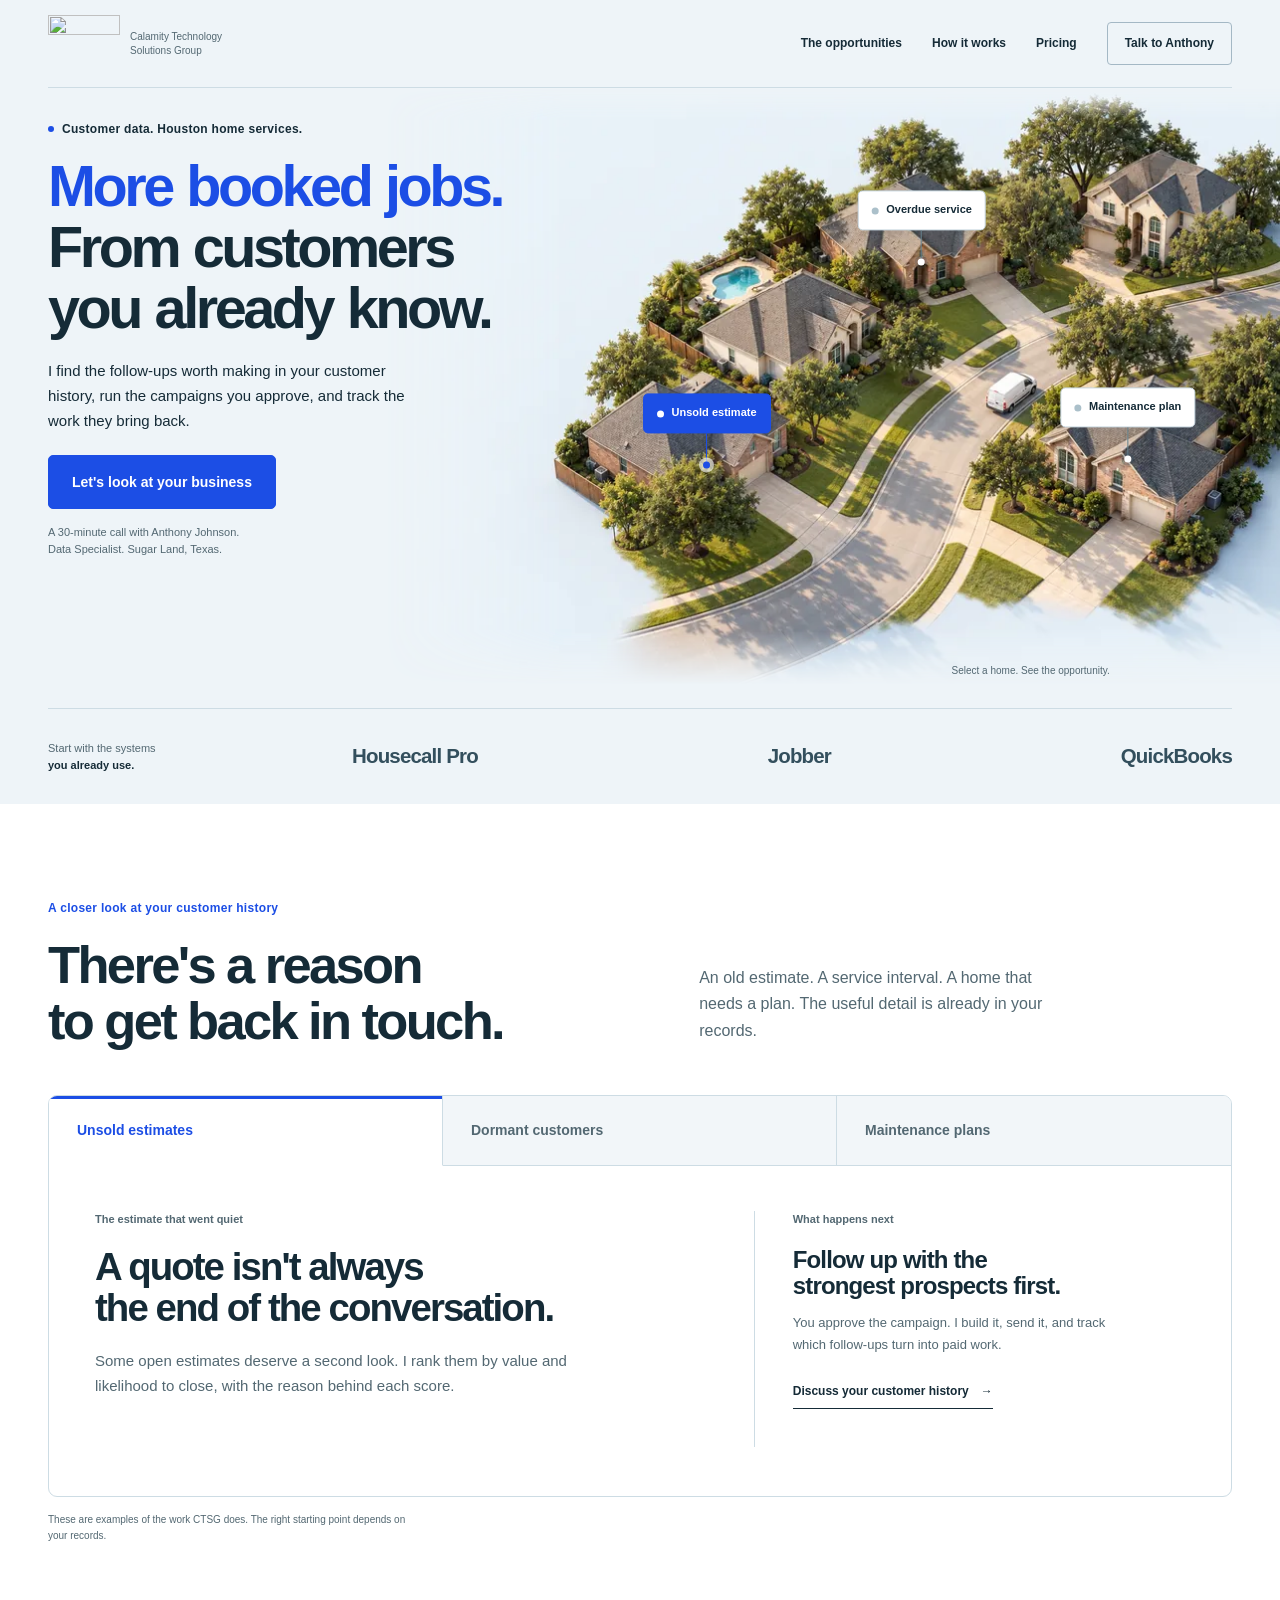
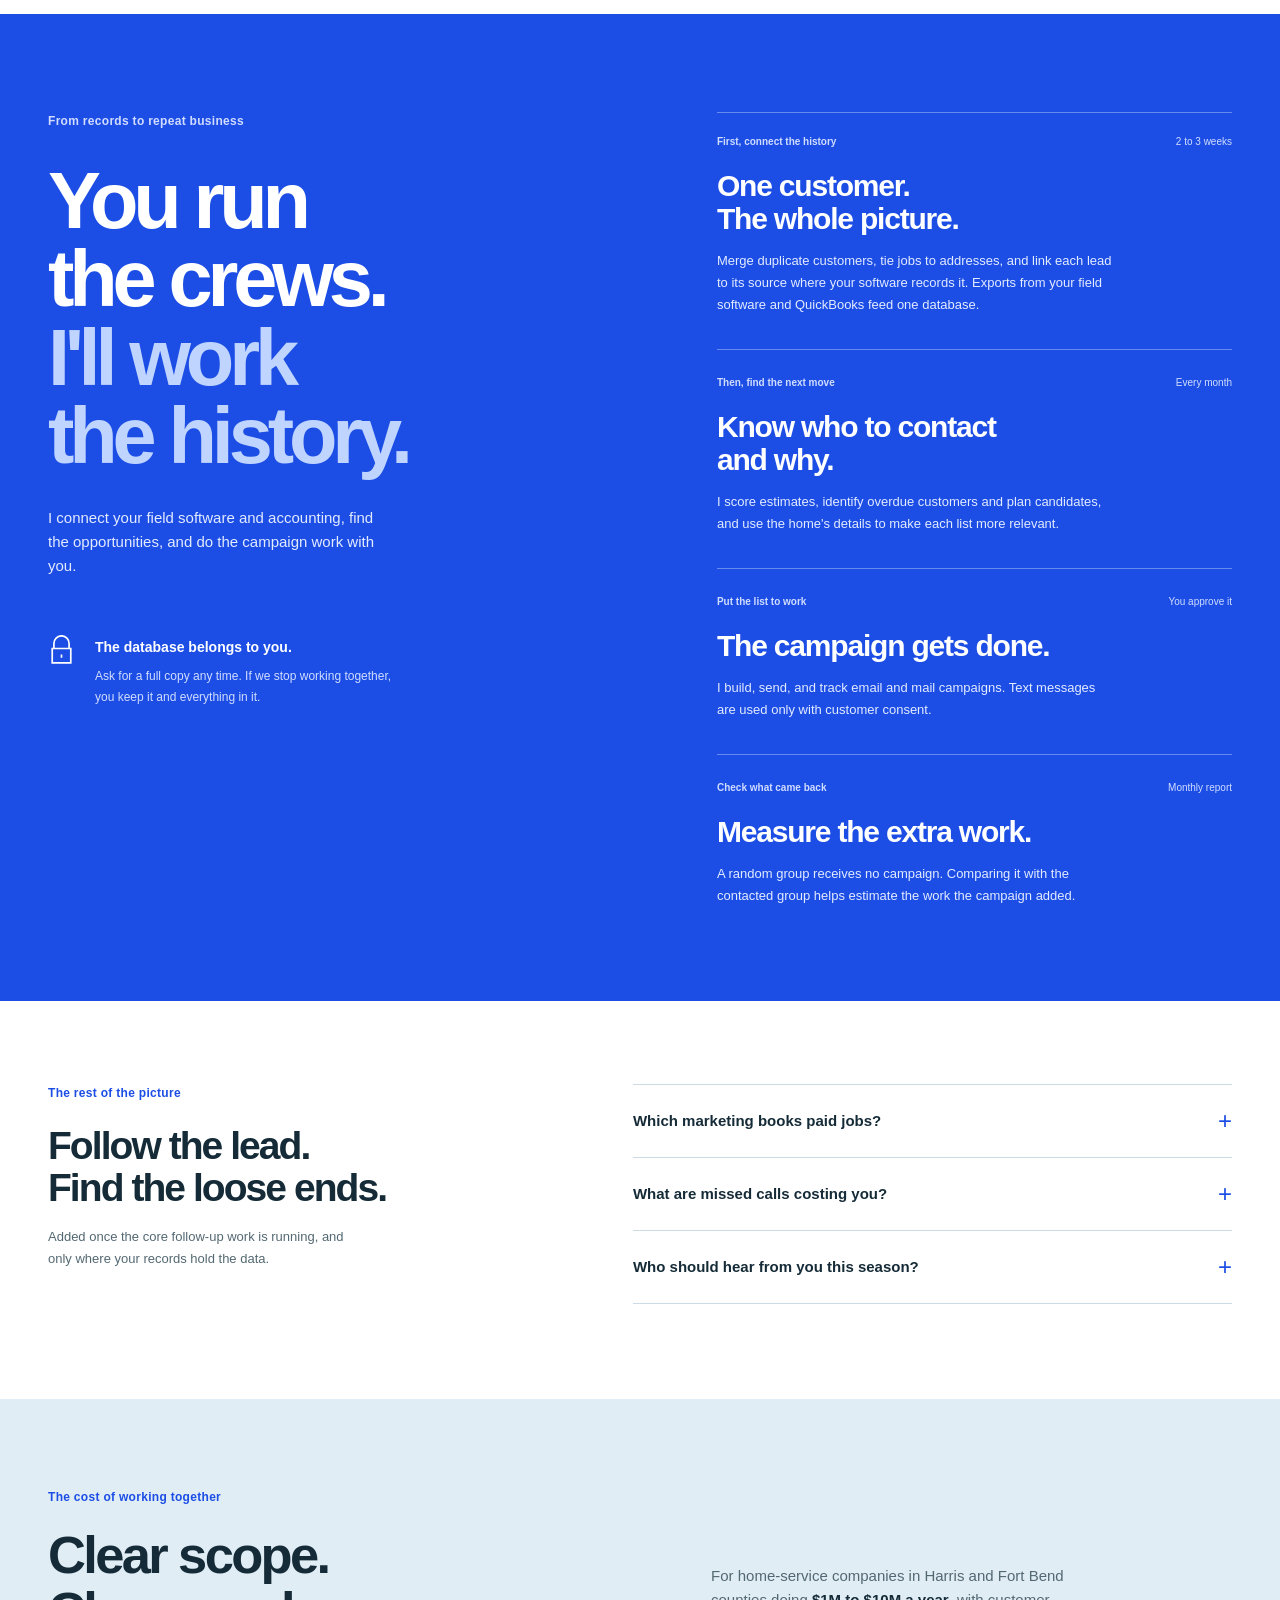
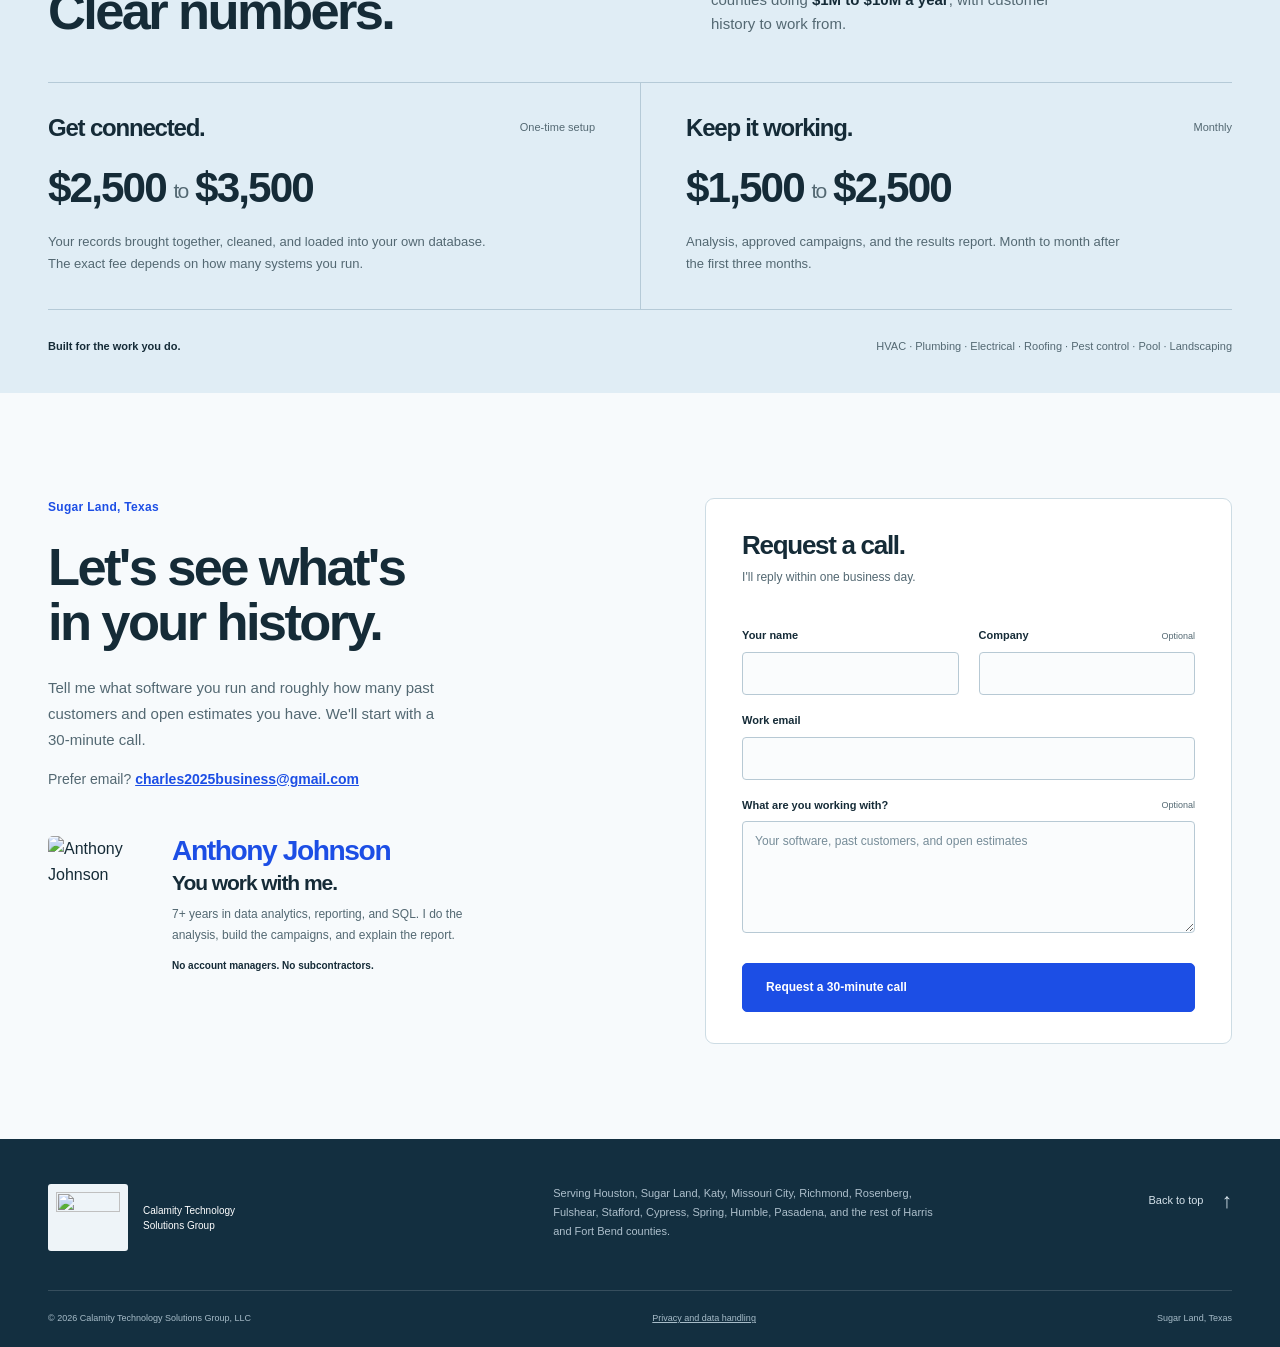
==== index.html @ c0c5bae3 "Fall theme: rust and cream colours, falling leaves and a jack-o'-lantern On automatically from Oct 1" ====
<!doctype html>
<html lang="en">
<head>
  <meta charset="utf-8">
  <meta name="viewport" content="width=device-width, initial-scale=1">
  <title>Customer Follow-Up for Houston Home Services | CTSG</title>
  <meta name="description" content="Turn customer history into repeat business with Anthony Johnson. Follow-up campaigns for Houston home-service companies, with results you can measure.">
  <meta name="robots" content="index, follow, max-image-preview:large">
  <meta name="author" content="Anthony Johnson">
  <meta name="geo.region" content="US-TX">
  <meta name="geo.placename" content="Sugar Land">
  <link rel="canonical" href="https://ctsg-htx.com/">
  <meta property="og:type" content="website">
  <meta property="og:locale" content="en_US">
  <meta property="og:site_name" content="Calamity Technology Solutions Group">
  <meta property="og:title" content="More booked jobs. From customers you already know. | CTSG">
  <meta property="og:description" content="Turn customer history into repeat business with Anthony Johnson. Follow-up campaigns for Houston home-service companies, with results you can measure.">
  <meta property="og:url" content="https://ctsg-htx.com/">
  <meta property="og:image" content="https://ctsg-htx.com/assets/houston-neighborhood.jpg">
  <meta property="og:image:type" content="image/jpeg">
  <meta property="og:image:width" content="1536">
  <meta property="og:image:height" content="1024">
  <meta property="og:image:alt" content="Illustrated Houston neighborhood with homes and a home-service work van.">
  <meta name="twitter:card" content="summary_large_image">
  <meta name="twitter:title" content="More booked jobs. From customers you already know. | CTSG">
  <meta name="twitter:description" content="Turn customer history into repeat business with Anthony Johnson. Follow-up campaigns for Houston home-service companies, with results you can measure.">
  <meta name="twitter:image" content="https://ctsg-htx.com/assets/houston-neighborhood.jpg">
  <meta name="twitter:image:alt" content="Illustrated Houston neighborhood with homes and a home-service work van.">
  <meta name="theme-color" content="#eef4f8">
  <link rel="icon" href="https://ctsg-htx.com/ctsg-logo-sm.png">
  <!-- Fall theme, Oct 1 to Nov 30 (styles.css + fall.js). ?season=fall or ?season=off previews it on any day. -->
  <script>(function () { var q = /[?&]season=(fall|off)/.exec(location.search), m = new Date().getMonth(); if (q ? q[1] === 'fall' : m === 9 || m === 10) { document.documentElement.classList.add('fall'); } }());</script>
  <link rel="stylesheet" href="styles.css?v=11">
  <link rel="preload" as="image" type="image/webp" href="assets/houston-neighborhood.webp" imagesrcset="assets/houston-neighborhood-900.webp 900w, assets/houston-neighborhood.webp 1536w" imagesizes="(max-width: 640px) 117vw, 70vw">
  <script type="application/ld+json">
  {
    "@context": "https://schema.org",
    "@graph": [
      {
        "@type": "WebSite",
        "@id": "https://ctsg-htx.com/#website",
        "url": "https://ctsg-htx.com/",
        "name": "Calamity Technology Solutions Group",
        "alternateName": "CTSG",
        "inLanguage": "en-US",
        "publisher": { "@id": "https://ctsg-htx.com/#organization" }
      },
      {
        "@type": "Organization",
        "@id": "https://ctsg-htx.com/#organization",
        "name": "Calamity Technology Solutions Group",
        "alternateName": "CTSG",
        "legalName": "Calamity Technology Solutions Group, LLC",
        "url": "https://ctsg-htx.com/",
        "email": "charles2025business@gmail.com",
        "founder": { "@id": "https://ctsg-htx.com/#anthony-johnson" },
        "logo": {
          "@type": "ImageObject",
          "url": "https://ctsg-htx.com/ctsg-logo-sm.png",
          "width": 144,
          "height": 114
        },
        "location": { "@type": "Place", "name": "Sugar Land, Texas" },
        "areaServed": [
          { "@type": "AdministrativeArea", "name": "Harris County, Texas" },
          { "@type": "AdministrativeArea", "name": "Fort Bend County, Texas" }
        ]
      },
      {
        "@type": "Person",
        "@id": "https://ctsg-htx.com/#anthony-johnson",
        "name": "Anthony Johnson",
        "jobTitle": "Data specialist and founder",
        "image": "https://ctsg-htx.com/anthony.jpg",
        "worksFor": { "@id": "https://ctsg-htx.com/#organization" },
        "sameAs": [
          "https://anthonyjctsg.com/",
          "https://www.linkedin.com/in/anthony-c-johnson-2b88a7237/"
        ]
      },
      {
        "@type": "Service",
        "@id": "https://ctsg-htx.com/#customer-follow-up",
        "name": "Customer data and follow-up campaigns",
        "serviceType": "Customer data analysis and follow-up campaign management",
        "description": "Customer data analysis and approved follow-up campaigns for unsold estimates, dormant customers, and maintenance plans, with results reporting.",
        "provider": { "@id": "https://ctsg-htx.com/#organization" },
        "areaServed": [
          { "@type": "AdministrativeArea", "name": "Harris County, Texas" },
          { "@type": "AdministrativeArea", "name": "Fort Bend County, Texas" }
        ],
        "audience": { "@type": "BusinessAudience", "audienceType": "Home-service companies" }
      }
    ]
  }
  </script>
</head>
<body>
  <a class="skip-link" href="#main">Skip to content</a>
  <header class="site-header">
    <div class="shell header-inner">
      <a class="brand" href="#top" aria-label="CTSG home">
        <img src="https://ctsg-htx.com/ctsg-logo-sm.png" alt="" width="144" height="114">
        <span>Calamity Technology<br>Solutions Group</span>
      </a>
      <button class="menu-toggle" type="button" aria-expanded="false" aria-controls="main-nav">Menu <span aria-hidden="true">+</span></button>
      <nav id="main-nav" aria-label="Main navigation">
        <a href="#opportunities">The opportunities</a>
        <a href="#approach">How it works</a>
        <a href="#pricing">Pricing</a>
        <a class="nav-cta" href="#contact">Talk to Anthony</a>
      </nav>
    </div>
  </header>

  <main id="main">
    <section class="hero" id="top" aria-labelledby="hero-title">
      <div class="hero-canvas">
        <div class="shell hero-content">
          <p class="eyebrow"><span class="location-dot" aria-hidden="true"></span> Customer data. Houston home services.</p>
          <h1 id="hero-title"><em>More booked jobs.</em><br> From customers<br> you already know.</h1>
          <p class="hero-copy">I find the follow-ups worth making in your customer history, run the campaigns you approve, and track the work they bring back.</p>
          <a class="button" href="#contact">Let's look at your business</a>
          <p class="hero-note">A 30-minute call with Anthony Johnson.<br>Data Specialist. Sugar Land, Texas.</p>
        </div>
        <div class="neighborhood" aria-label="Explore three customer follow-up opportunities">
          <picture>
            <source type="image/webp" srcset="assets/houston-neighborhood-900.webp 900w, assets/houston-neighborhood.webp 1536w" sizes="(max-width: 640px) 117vw, 70vw">
            <img class="neighborhood-image" src="assets/houston-neighborhood.jpg" alt="An illustrated Houston neighborhood with homes, service equipment, mature trees, and a work van." width="1536" height="1024" fetchpriority="high">
          </picture>
          <button class="home-pin pin-estimates is-active" type="button" data-opportunity="estimates" aria-pressed="true" aria-controls="scene-note opportunity-detail">
            <span class="pin-label"><i aria-hidden="true"></i> Unsold estimate</span><span class="pin-stem" aria-hidden="true"></span>
          </button>
          <button class="home-pin pin-dormant" type="button" data-opportunity="dormant" aria-pressed="false" aria-controls="scene-note opportunity-detail">
            <span class="pin-label"><i aria-hidden="true"></i> Overdue service</span><span class="pin-stem" aria-hidden="true"></span>
          </button>
          <button class="home-pin pin-plans" type="button" data-opportunity="plans" aria-pressed="false" aria-controls="scene-note opportunity-detail">
            <span class="pin-label"><i aria-hidden="true"></i> Maintenance plan</span><span class="pin-stem" aria-hidden="true"></span>
          </button>
          <p class="scene-caption">Select a home. See the opportunity.</p>
          <div class="scene-note" id="scene-note" role="region" aria-label="Selected opportunity" aria-live="polite" hidden>
            <button class="scene-close" type="button" aria-label="Close opportunity preview">×</button>
            <p id="scene-note-title">The estimate that went quiet</p>
            <span id="scene-note-copy">Find the quotes worth following up, with the reason behind each score.</span>
            <a href="#opportunities">See how I follow up <span aria-hidden="true">→</span></a>
          </div>
        </div>
      </div>
      <div class="systems-strip shell">
        <p>Start with the systems<br> <strong>you already use.</strong></p>
        <div class="system-names" aria-label="Source systems">
          <span>Housecall Pro</span><span>Jobber</span><span>QuickBooks</span>
        </div>
      </div>
    </section>

    <section class="opportunities" id="opportunities" aria-labelledby="opportunities-title">
      <div class="shell">
        <div class="section-intro">
          <p class="eyebrow">A closer look at your customer history</p>
          <h2 id="opportunities-title">There's a reason<br>to get back in touch.</h2>
          <p>An old estimate. A service interval. A home that needs a plan. The useful detail is already in your records.</p>
        </div>
        <div class="opportunity-workspace">
          <div class="opportunity-tabs" role="tablist" aria-label="Customer opportunities">
            <button id="tab-estimates" class="opportunity-tab is-active" role="tab" aria-selected="true" aria-controls="opportunity-detail" tabindex="0" data-opportunity="estimates">Unsold estimates</button>
            <button id="tab-dormant" class="opportunity-tab" role="tab" aria-selected="false" aria-controls="opportunity-detail" tabindex="-1" data-opportunity="dormant">Dormant customers</button>
            <button id="tab-plans" class="opportunity-tab" role="tab" aria-selected="false" aria-controls="opportunity-detail" tabindex="-1" data-opportunity="plans">Maintenance plans</button>
          </div>
          <div class="opportunity-detail" id="opportunity-detail" role="tabpanel" aria-labelledby="tab-estimates" tabindex="0">
            <div class="opportunity-head">
              <p class="detail-kicker" id="opportunity-kicker">The estimate that went quiet</p>
              <h3 id="opportunity-title">A quote isn't always<br>the end of the conversation.</h3>
              <p id="opportunity-summary">Some open estimates deserve a second look. I rank them by value and likelihood to close, with the reason behind each score.</p>
            </div>
            <div class="opportunity-action">
              <p class="detail-kicker">What happens next</p>
              <h4 id="opportunity-action-title">Follow up with the strongest prospects first.</h4>
              <p id="opportunity-action-copy">You approve the campaign. I build it, send it, and track which follow-ups turn into paid work.</p>
              <a href="#contact" class="text-link">Discuss your customer history <span aria-hidden="true">→</span></a>
            </div>
          </div>
        </div>
        <p class="example-note">These are examples of the work CTSG does. The right starting point depends on your records.</p>
      </div>
    </section>

    <section class="approach" id="approach" aria-labelledby="approach-title">
      <div class="shell approach-layout">
        <div class="approach-intro">
          <p class="eyebrow">From records to repeat business</p>
          <h2 id="approach-title">You run<br> the crews.<br> <span>I'll work<br> the history.</span></h2>
          <p>I connect your field software and accounting, find the opportunities, and do the campaign work with you.</p>
          <div class="ownership-note">
            <svg viewBox="0 0 32 32" aria-hidden="true"><path d="M7 13V7a9 9 0 0 1 18 0v6M5 13h22v17H5zM16 20v4" fill="none" stroke="currentColor" stroke-width="2"/></svg>
            <div><strong>The database belongs to you.</strong><p>Ask for a full copy any time. If we stop working together, you keep it and everything in it.</p></div>
          </div>
        </div>
        <div class="working-rhythm">
          <article class="rhythm-step">
            <div class="step-label"><span>First, connect the history</span><span>2 to 3 weeks</span></div>
            <h3>One customer.<br>The whole picture.</h3>
            <p>Merge duplicate customers, tie jobs to addresses, and link each lead to its source where your software records it. Exports from your field software and QuickBooks feed one database.</p>
          </article>
          <article class="rhythm-step">
            <div class="step-label"><span>Then, find the next move</span><span>Every month</span></div>
            <h3>Know who to contact<br>and why.</h3>
            <p>I score estimates, identify overdue customers and plan candidates, and use the home's details to make each list more relevant.</p>
          </article>
          <article class="rhythm-step">
            <div class="step-label"><span>Put the list to work</span><span>You approve it</span></div>
            <h3>The campaign gets done.</h3>
            <p>I build, send, and track email and mail campaigns. Text messages are used only with customer consent.</p>
          </article>
          <article class="rhythm-step">
            <div class="step-label"><span>Check what came back</span><span>Monthly report</span></div>
            <h3>Measure the extra work.</h3>
            <p>A random group receives no campaign. Comparing it with the contacted group helps estimate the work the campaign added.</p>
          </article>
        </div>
      </div>
    </section>

    <section class="wider-work" aria-labelledby="wider-work-title">
      <div class="shell wider-layout">
        <div>
          <p class="eyebrow">The rest of the picture</p>
          <h2 id="wider-work-title">Follow the lead.<br>Find the loose ends.</h2>
          <p class="wider-note">Added once the core follow-up work is running, and only where your records hold the data.</p>
        </div>
        <div class="service-rows">
          <details>
            <summary><span>Which marketing books paid jobs?</span><span class="disclosure-mark" aria-hidden="true">+</span></summary>
            <p>When your software records where each lead came from, I trace it to a paid invoice, so you can see cost per booked job and decide where the next marketing dollar goes.</p>
          </details>
          <details>
            <summary><span>What are missed calls costing you?</span><span class="disclosure-mark" aria-hidden="true">+</span></summary>
            <p>If you use call tracking, I match missed and late-answered calls to the jobs that did or did not follow, so the cost shows up in dollars.</p>
          </details>
          <details>
            <summary><span>Who should hear from you this season?</span><span class="disclosure-mark" aria-hidden="true">+</span></summary>
            <p>I send review requests after completed jobs and plan seasonal campaigns around Houston's freezes, hail, and heat.</p>
          </details>
        </div>
      </div>
    </section>

    <section class="pricing" id="pricing" aria-labelledby="pricing-title">
      <div class="shell">
        <div class="pricing-top">
          <div><p class="eyebrow">The cost of working together</p><h2 id="pricing-title">Clear scope.<br>Clear numbers.</h2></div>
          <p>For home-service companies in Harris and Fort Bend counties doing <strong>$1M to $10M a year</strong>, with customer history to work from.</p>
        </div>
        <div class="pricing-ledger">
          <article class="price-item">
            <div class="price-heading"><h3>Get connected.</h3><span>One-time setup</span></div>
            <p class="price">$2,500<span> to </span>$3,500</p>
            <p>Your records brought together, cleaned, and loaded into your own database. The exact fee depends on how many systems you run.</p>
          </article>
          <article class="price-item">
            <div class="price-heading"><h3>Keep it working.</h3><span>Monthly</span></div>
            <p class="price">$1,500<span> to </span>$2,500</p>
            <p>Analysis, approved campaigns, and the results report. Month to month after the first three months.</p>
          </article>
        </div>
        <div class="trade-footer"><p>Built for the work you do.</p><p>HVAC · Plumbing · Electrical · Roofing · Pest control · Pool · Landscaping</p></div>
      </div>
    </section>

    <section class="contact" id="contact" aria-labelledby="contact-title">
      <div class="shell contact-layout">
        <div class="contact-intro">
          <p class="eyebrow">Sugar Land, Texas</p>
          <h2 id="contact-title">Let's see what's<br>in your history.</h2>
          <p class="contact-lead">Tell me what software you run and roughly how many past customers and open estimates you have. We'll start with a 30-minute call.</p>
          <p class="contact-email">Prefer email? <a href="mailto:charles2025business@gmail.com">charles2025business@gmail.com</a></p>
          <div class="anthony">
            <img src="https://ctsg-htx.com/anthony.jpg" alt="Anthony Johnson" width="112" height="128" loading="lazy">
            <div><h3>Anthony Johnson</h3><p class="anthony-intro">You work with me.</p><p>7+ years in data analytics, reporting, and SQL. I do the analysis, build the campaigns, and explain the report.</p><strong>No account managers. No subcontractors.</strong></div>
          </div>
        </div>
        <div class="contact-form-area">
        <form id="inquiry-form" class="inquiry-form" data-source="ctsg-htx-cta" novalidate>
          <h3>Request a call.</h3>
          <p class="form-intro">I'll reply within one business day.</p>
          <div class="form-row">
            <div class="field"><label for="inquiry-name">Your name</label><input id="inquiry-name" type="text" autocomplete="name" maxlength="120" required></div>
            <div class="field"><label for="inquiry-company">Company <span>Optional</span></label><input id="inquiry-company" type="text" autocomplete="organization" maxlength="160"></div>
          </div>
          <div class="field"><label for="inquiry-email">Work email</label><input id="inquiry-email" type="email" autocomplete="email" inputmode="email" maxlength="254" required></div>
          <div class="field"><label for="inquiry-message">What are you working with? <span>Optional</span></label><textarea id="inquiry-message" maxlength="4000" rows="4" placeholder="Your software, past customers, and open estimates"></textarea></div>
          <div class="visually-hidden" aria-hidden="true"><label for="inquiry-website">Leave this field empty</label><input id="inquiry-website" type="text" tabindex="-1" autocomplete="off"></div>
          <button type="submit" class="button form-button">Request a 30-minute call</button>
        </form>
        <p id="inquiry-status" class="form-status" role="status" aria-live="polite"></p>
        </div>
      </div>
    </section>
  </main>

  <footer class="site-footer">
    <div class="shell footer-main">
      <a href="#top" class="footer-brand" aria-label="CTSG home"><img src="https://ctsg-htx.com/ctsg-logo-sm.png" alt="" width="144" height="114"><span>Calamity Technology<br>Solutions Group</span></a>
      <p>Serving Houston, Sugar Land, Katy, Missouri City, Richmond, Rosenberg, Fulshear, Stafford, Cypress, Spring, Humble, Pasadena, and the rest of Harris and Fort Bend counties.</p>
      <a href="#top" class="back-top">Back to top <span aria-hidden="true">↑</span></a>
    </div>
    <div class="shell footer-bottom"><p>© <span id="year">2026</span> Calamity Technology Solutions Group, LLC</p><p><a href="privacy.html">Privacy and data handling</a></p><p>Sugar Land, Texas</p></div>
  </footer>
  <script src="https://ctsg-htx.com/ctsg-data.js" defer></script>
  <script src="https://ctsg-htx.com/contact.js" defer></script>
  <script src="script.js?v=3" defer></script>
  <script src="fall.js" defer></script>
</body>
</html>
---- styles.css ----
:root {
  --paper:#eef4f8;
  --white:#fff;
  --ink:#152b37;
  --muted:#536872;
  --blue:#1c4ee5;
  --deep-blue:#153fb8;
  --line:#cddce4;
  --shell:min(1280px,calc(100% - 96px));
  --head-height:88px;
}
*{box-sizing:border-box}
html{scroll-padding-top:calc(var(--head-height) + 18px)}
body{margin:0;background:var(--paper);color:var(--ink);font:16px/1.6 "Avenir Next",Avenir,"Segoe UI",Arial,sans-serif;-webkit-font-smoothing:antialiased}
button,input,textarea{font:inherit}
a{color:inherit}
button,a{-webkit-tap-highlight-color:transparent}
button{cursor:pointer}
img{display:block;max-width:100%}
h1,h2,h3,h4,p{margin:0}
h1,h2,h3,h4{font-weight:650;letter-spacing:-.05em;line-height:1.06}
h1{font-size:clamp(60px,6.65vw,96px);font-weight:700;letter-spacing:-.06em;word-spacing:.035em}
h2{font-size:clamp(40px,4.1vw,62px)}
h3{font-size:30px}
p{max-width:65ch}
.shell{width:var(--shell);margin-inline:auto}
.eyebrow{font-size:12px;line-height:1.5;font-weight:600;letter-spacing:.025em}
.button{display:inline-flex;justify-content:space-between;align-items:center;gap:28px;min-height:54px;padding:14px 23px;border:1px solid var(--blue);border-radius:5px;background:var(--blue);color:white;text-decoration:none;font-size:14px;font-weight:600;transition:background .18s,transform .18s}
.button:hover{background:var(--deep-blue);transform:translateY(-2px)}
.text-link{display:inline-flex;align-items:center;gap:20px;padding-block:7px;border-bottom:1px solid currentColor;text-decoration:none;font-size:14px;font-weight:600}
.text-link:hover{color:var(--blue)}
:focus-visible{outline:3px solid #faad37;outline-offset:5px}
.skip-link{position:fixed;z-index:500;top:8px;left:8px;padding:10px 18px;transform:translateY(-150%);background:var(--ink);color:white}
.skip-link:focus{transform:translateY(0)}
.visually-hidden{position:absolute!important;width:1px!important;height:1px!important;padding:0!important;margin:-1px!important;overflow:hidden!important;clip:rect(0,0,0,0)!important;white-space:nowrap!important;border:0!important}
.site-header{position:sticky;top:0;z-index:20;background:var(--paper)}
.header-inner{height:var(--head-height);display:flex;align-items:center;justify-content:space-between;border-bottom:1px solid var(--line)}
.brand{display:flex;align-items:center;gap:10px;flex-shrink:0;text-decoration:none}
.brand img{width:72px;height:auto;flex-shrink:0}
.brand>span{font-size:10px;font-weight:500;line-height:1.35;color:var(--muted);white-space:nowrap}
#main-nav{display:flex;gap:30px;align-items:center}
#main-nav a{font-size:12px;font-weight:600;text-decoration:none}
#main-nav a:hover{color:var(--blue)}
#main-nav .nav-cta{display:flex;align-items:center;gap:21px;padding:11px 17px;border:1px solid #a4b8c5;border-radius:4px}
#main-nav .nav-cta:hover{border-color:var(--blue)}
.menu-toggle{display:none}
.hero{--hero-height:clamp(560px,calc(100svh - var(--head-height) - 104px),620px);--scene-top:0px;overflow:hidden;background:var(--paper)}
.hero-canvas{position:relative;isolation:isolate;max-width:1800px;min-height:var(--hero-height);margin-inline:auto}
.hero-content{position:relative;z-index:2;padding-top:32px;pointer-events:none}
.hero-content>*{pointer-events:auto;max-width:43%}
.hero .eyebrow{display:flex;align-items:center;gap:8px;margin-bottom:18px}
.location-dot{display:inline-block;width:6px;height:6px;border-radius:50%;background:var(--blue)}
.hero h1{position:relative;font-size:clamp(42px,4.5vw,64px);margin-bottom:20px}
.hero h1 em{font-style:normal;color:var(--blue);white-space:nowrap}
.hero-copy{max-width:360px;font-size:15px;line-height:1.65;margin-bottom:22px}
.hero-content .button{max-width:none}
.hero-note{margin-top:15px;font-size:11px;line-height:1.5;color:var(--muted)}
.neighborhood{position:absolute;top:var(--scene-top);right:0;width:70%;max-width:calc((var(--hero-height) - var(--scene-top)) * 1.5);aspect-ratio:3/2;z-index:1}
.neighborhood picture{display:contents}
.neighborhood-image{width:100%;height:100%;object-fit:contain;pointer-events:none;user-select:none;mask-image:linear-gradient(to bottom,transparent,#000 5%,#000 91%,transparent),linear-gradient(to right,transparent,#000 20%);mask-composite:intersect}
.home-pin{position:absolute;display:flex;flex-direction:column;align-items:center;transform:translate(-50%,-100%);padding:0;background:none;border:0;color:var(--ink);z-index:2}
.pin-estimates{left:36%;top:63%}
.pin-dormant{left:60%;top:29%}
.pin-plans{left:83%;top:62%}
.pin-label{display:flex;align-items:center;gap:8px;background:white;padding:10px 13px;border:1px solid #c7d6df;border-radius:5px;font-size:11px;font-weight:600;white-space:nowrap;box-shadow:0 5px 18px #1c374522;transition:transform .2s,background .2s,color .2s}
.pin-label i{width:7px;height:7px;display:block;border-radius:50%;background:#abc0ca}
.pin-stem{height:31px;width:1px;background:#688490;position:relative}
.pin-stem:after{content:"";position:absolute;width:7px;height:7px;bottom:-4px;left:-3px;border-radius:50%;background:white;box-shadow:0 0 0 3px #36536833}
.home-pin:hover .pin-label{transform:translateY(-4px)}
.home-pin.is-active .pin-label{background:var(--blue);color:#fff;border-color:var(--blue)}
.home-pin.is-active .pin-label i{background:white}
.home-pin.is-active .pin-stem{background:var(--blue)}
.home-pin.is-active .pin-stem:after{background:var(--blue);box-shadow:0 0 0 4px #fff9}
.scene-caption{position:absolute;right:19%;bottom:1%;font-size:10px;font-weight:500;color:var(--muted)}
.scene-note{position:absolute;left:30%;bottom:0;width:48%;max-width:350px;padding:18px 24px 16px 20px;background:#fff;border:1px solid var(--line);border-radius:7px;box-shadow:0 12px 40px #152b371c;z-index:5}
.scene-note[hidden]{display:none}
.scene-note>p{font-size:13px;font-weight:650;line-height:1.4;padding-right:10px}
.scene-note>span{display:block;margin-top:7px;font-size:11px;line-height:1.55;color:var(--muted)}
.scene-note>a{display:flex;justify-content:space-between;align-items:center;margin-top:10px;font-size:11px;font-weight:600;color:var(--blue);text-decoration:none}
.scene-close{position:absolute;top:7px;right:9px;border:0;background:none;color:var(--muted);font-size:20px;line-height:1;padding:3px}
.neighborhood.is-inspecting .scene-caption{visibility:hidden}
.systems-strip{position:relative;z-index:1;display:flex;align-items:center;justify-content:space-between;gap:35px;min-height:96px;border-top:1px solid var(--line);background:var(--paper)}
.systems-strip>p{font-size:11px;color:var(--muted);line-height:1.5;white-space:nowrap}
.systems-strip strong{color:var(--ink);font-weight:600}
.system-names{display:flex;align-items:center;justify-content:space-between;gap:34px;flex:1;max-width:880px}
.system-names span{font-size:clamp(16px,1.6vw,25px);font-weight:650;letter-spacing:-.04em;color:#334f5d}
.opportunities{padding:95px 0 70px;background:#fff}
.section-intro{display:grid;grid-template-columns:1fr 1fr;column-gap:10%;align-items:end}
.section-intro>.eyebrow{grid-column:1/-1;margin-bottom:20px;color:var(--blue)}
.section-intro>p:last-child{max-width:365px;font-size:16px;line-height:1.65;color:var(--muted);padding-bottom:4px}
.opportunity-workspace{margin-top:47px;border:1px solid var(--line);border-radius:9px;overflow:hidden}
.opportunity-tabs{display:grid;grid-template-columns:repeat(3,1fr);background:#f2f6f9}
.opportunity-tab{display:flex;align-items:center;justify-content:space-between;gap:12px;padding:23px 28px;text-align:left;border:0;border-right:1px solid var(--line);border-bottom:1px solid var(--line);background:none;color:var(--muted);font-size:14px;font-weight:600;position:relative}
.opportunity-tab:last-child{border-right:0}
.opportunity-tab.is-active{background:white;border-bottom-color:white;color:var(--blue)}
.opportunity-tab.is-active:before{position:absolute;content:"";height:3px;inset:0 0 auto;background:var(--blue)}
.opportunity-tab:hover{color:var(--blue)}
.opportunity-detail{display:grid;grid-template-columns:1.3fr 1fr;gap:9%;padding:45px 46px 49px;min-height:330px}
.detail-kicker{font-size:11px;font-weight:600;color:var(--muted);margin-bottom:19px}
.opportunity-head h3{font-size:clamp(28px,3vw,43px);margin-bottom:19px}
.opportunity-head>p:last-child{max-width:480px;font-size:15px;color:var(--muted);line-height:1.7}
.opportunity-action{position:relative;border-left:1px solid var(--line);padding-left:38px}
.opportunity-action h4{max-width:290px;font-size:24px;letter-spacing:-.035em;margin-bottom:14px}
.opportunity-action>p:not(.detail-kicker){max-width:345px;font-size:13px;color:var(--muted);line-height:1.7}
.opportunity-action .text-link{font-size:12px;margin-top:19px;gap:12px}
.example-note{font-size:10px;margin-top:15px;color:var(--muted)}
.approach{padding:98px 0 94px;background:var(--blue);color:#fff}
.approach-layout{display:grid;grid-template-columns:1fr 1fr;gap:13%}
.approach-intro .eyebrow{color:#d1dcff;margin-bottom:32px}
.approach-intro h2{font-size:clamp(60px,6.2vw,92px);line-height:.99;letter-spacing:-.065em}
.approach-intro h2>span{color:#bfd4ff}
.approach-intro>p:last-of-type{max-width:330px;margin-top:30px;color:#e3ebff;font-size:15px}
.ownership-note{display:flex;align-items:start;gap:20px;margin-top:56px;max-width:365px}
.ownership-note svg{width:27px;height:32px;flex-shrink:0;margin-top:1px}
.ownership-note strong{font-size:14px;font-weight:600}
.ownership-note p{margin-top:7px;font-size:12px;line-height:1.7;color:#d1ddff}
.rhythm-step{padding:25px 0 33px;border-top:1px solid #ffffff55}
.rhythm-step:first-child{padding-top:21px}
.rhythm-step:last-child{padding-bottom:0}
.step-label{display:flex;justify-content:space-between;gap:20px;margin-bottom:19px;font-size:10px;color:#d1ddff}
.step-label span:first-child{font-weight:600}
.rhythm-step h3{font-size:30px;letter-spacing:-.04em;margin-bottom:15px;line-height:1.1}
.rhythm-step p{max-width:400px;font-size:13px;line-height:1.7;color:#e3ebff}
.wider-work{padding:83px 0 95px;background:#fff}
.wider-layout{display:grid;grid-template-columns:.85fr 1.15fr;gap:12%;align-items:start}
.wider-layout .eyebrow{margin-bottom:23px;color:var(--blue)}
.wider-layout h2{font-size:39px}
.wider-note{margin-top:18px;max-width:300px;font-size:13px;line-height:1.65;color:var(--muted)}
.service-rows{border-top:1px solid var(--line)}
.service-rows details{border-bottom:1px solid var(--line)}
.service-rows summary{display:flex;align-items:center;justify-content:space-between;gap:20px;padding:24px 0;list-style:none;font-size:15px;font-weight:600;cursor:pointer}
.service-rows summary::-webkit-details-marker{display:none}
.disclosure-mark{font-size:24px;font-weight:400;color:var(--blue);line-height:1}
.service-rows details[open] .disclosure-mark{transform:rotate(45deg)}
.service-rows details p{padding:0 35px 26px 0;color:var(--muted);font-size:14px;line-height:1.7}
.pricing{padding:89px 0 37px;background:#e0edf5}
.pricing-top{display:grid;grid-template-columns:1fr 1fr;gap:12%;align-items:end;margin-bottom:43px}
.pricing-top .eyebrow{margin-bottom:21px;color:var(--blue)}
.pricing-top>p{max-width:382px;font-size:15px;color:var(--muted);margin-bottom:3px}
.pricing-top strong{font-weight:600;color:var(--ink)}
.pricing-ledger{display:grid;grid-template-columns:1fr 1fr;border-block:1px solid #b5cad7}
.price-item{padding:32px 45px 34px 0}
.price-item+article{border-left:1px solid #b5cad7;padding-left:45px;padding-right:0}
.price-heading{display:flex;justify-content:space-between;align-items:center;gap:15px}
.price-heading h3{font-size:24px}
.price-heading>span{font-size:11px;color:var(--muted)}
.price{margin:23px 0 17px;font-size:clamp(32px,3.3vw,47px);font-weight:600;letter-spacing:-.045em;white-space:nowrap;line-height:1.2}
.price span{font-size:.5em;font-weight:400;color:var(--muted);vertical-align:middle;margin-inline:.18em}
.price-item>p:last-child{max-width:440px;font-size:13px;color:var(--muted);line-height:1.7}
.trade-footer{display:flex;justify-content:space-between;gap:30px;margin-top:28px;font-size:11px;color:var(--muted)}
.trade-footer p:first-child{font-weight:600;color:var(--ink)}
.contact{padding:105px 0 95px;background:#f7fafc}
.contact-layout{display:grid;grid-template-columns:1fr 1fr;gap:11%}
.contact-intro>.eyebrow{margin-bottom:23px;color:var(--blue)}
.contact-intro h2{font-size:clamp(40px,4.1vw,61px)}
.contact-lead{margin-top:25px;max-width:410px;font-size:15px;line-height:1.75;color:var(--muted)}
.contact-email{margin-top:14px;font-size:14px;color:var(--muted)}
.contact-email a{color:var(--blue);font-weight:600;overflow-wrap:anywhere}
.footer-bottom a{color:inherit}
.legal-back{font-size:13px;font-weight:600;color:var(--blue);text-decoration:none}
.legal-back:hover{text-decoration:underline}
.legal{padding:64px 0 90px;background:#fff}
.legal-body{max-width:720px}
.legal h1{font-size:clamp(36px,5vw,56px);margin:14px 0 22px}
.legal h2{font-size:clamp(24px,2.6vw,30px);margin:46px 0 14px}
.legal p,.legal li{max-width:none;font-size:15px;line-height:1.75;color:var(--muted)}
.legal p+p{margin-top:12px}
.legal .legal-lead{font-size:17px;color:var(--ink)}
.legal ul{margin:16px 0 0;padding-left:20px}
.legal li+li{margin-top:10px}
.legal strong{color:var(--ink)}
.legal a{color:var(--blue);overflow-wrap:anywhere}
.legal~.site-footer .footer-bottom{margin-top:0;border-top:0;padding-top:0}
.anthony{display:flex;align-items:flex-start;gap:24px;margin-top:46px}
.anthony img{width:100px;height:124px;object-fit:cover;object-position:center 22%;border-radius:5px}
.anthony h3{font-size:clamp(24px,2.2vw,30px);font-weight:700;color:var(--blue);margin:0 0 6px}
.anthony p{font-size:12px;line-height:1.7;color:var(--muted);max-width:305px}
.anthony .anthony-intro{font-size:21px;font-weight:650;letter-spacing:-.05em;line-height:1.06;color:var(--ink);margin-bottom:10px}
.anthony strong{display:block;font-size:10px;font-weight:600;margin-top:13px}
.inquiry-form{background:#fff;border:1px solid var(--line);border-radius:9px;padding:33px 36px 31px}
.inquiry-form h3{font-size:26px}
.form-intro{font-size:12px;color:var(--muted);margin-top:9px;margin-bottom:23px}
.form-row{display:grid;grid-template-columns:1fr 1fr;gap:20px}
.field{margin-top:17px}
.field label{display:flex;align-items:center;justify-content:space-between;gap:9px;font-size:11px;font-weight:600;margin-bottom:7px}
.field label span{font-size:9px;font-weight:400;color:var(--muted)}
.field input,.field textarea{width:100%;border:1px solid #b7c9d4;background:#fafcfd;border-radius:4px;color:var(--ink);font-size:14px;padding:10px 12px}
.field input{height:43px}
.field textarea{resize:vertical;min-height:109px}
.field textarea::placeholder{color:#768c98;font-size:12px}
.field input:focus,.field textarea:focus{outline:2px solid var(--blue);outline-offset:2px}
.form-button{margin-top:23px;width:100%;min-height:49px;font-size:12px}
.form-status{font-size:12px;color:var(--muted);margin-top:13px}
.form-status:empty{display:none}
.form-status.is-ok{padding:24px;border:1px solid var(--line);border-radius:7px;background:white;color:var(--ink);font-size:16px}
.form-status.is-error{color:#a62b2b}
.form-button:disabled{opacity:.65;cursor:wait;transform:none}
.site-footer{padding:45px 0 21px;background:#132f40;color:#d4e1e9}
.footer-main{display:grid;grid-template-columns:1fr 1.2fr auto;align-items:start;gap:55px}
.footer-brand{display:flex;gap:15px;align-items:center;color:#fff;text-decoration:none}
.footer-brand img{width:64px;height:auto;flex-shrink:0;box-sizing:content-box;padding:8px;background:var(--paper);border-radius:3px}
.footer-brand span{font-size:10px;line-height:1.5;font-weight:400}
.footer-main>p{font-size:11px;line-height:1.7;color:#adbfcb}
.back-top{display:flex;gap:18px;align-items:center;font-size:11px;text-decoration:none;white-space:nowrap}
.back-top span{font-size:21px}
.footer-bottom{display:flex;justify-content:space-between;gap:20px;margin-top:39px;padding-top:20px;border-top:1px solid #ffffff26;font-size:9px;color:#a7bcc8}
@media(max-width:1120px){
:root{--shell:calc(100% - 64px);--head-height:80px}
#main-nav{gap:24px}
.hero{--hero-height:540px;--scene-top:40px}
.hero-content{padding-top:48px}
.hero-copy{max-width:330px;font-size:14px}
.hero h1{font-size:clamp(36px,4.5vw,50px)}
.neighborhood{right:-4%;width:78%}
.pin-label{padding:9px 11px;font-size:11px;gap:6px}
.pin-plans{left:79%}
.pin-stem{height:25px}
.scene-caption{bottom:1%;right:18%;font-size:9px}
.scene-note{left:32%;bottom:2%;width:52%;padding:15px 22px 14px 16px}
.hero .eyebrow{font-size:10px}
.opportunity-detail{padding:34px;gap:6%}
.opportunity-action{padding-left:28px}
.opportunity-tabs button{padding:19px 22px;font-size:12px}
.approach-layout{gap:10%}
.price-item{padding-right:30px}.price-item+article{padding-left:30px}
.price-heading h3{font-size:22px}
.contact-layout{gap:6%}
.inquiry-form{padding:28px}
.anthony{gap:17px}.anthony img{width:84px;height:111px}
.footer-main{gap:32px}
}
@media(max-width:800px){
:root{--shell:calc(100% - 40px);--head-height:72px}
.brand img{width:60px}
#main-nav{gap:18px}#main-nav a{font-size:11px}#main-nav .nav-cta{padding:8px 12px;gap:12px}
.hero{--hero-height:510px;--scene-top:72px}
.hero-content{padding-top:40px}
.hero h1{font-size:clamp(32px,4.9vw,40px)}
.hero-content>*{max-width:45%}.hero-copy{font-size:13px}
.hero-content .button{font-size:12px;padding:12px 16px;min-height:49px;gap:17px}
.hero-note{font-size:10px}
.pin-plans{left:80%;top:64%}
.pin-label{font-size:10px;padding:8px 10px}
.pin-label i{width:5px;height:5px}
.scene-caption{right:16%;bottom:0}
.systems-strip{min-height:99px;gap:24px}
.system-names{gap:20px}.system-names span{font-size:16px}
.opportunities{padding:70px 0 55px}
.section-intro{gap:7%}.section-intro>p:last-child{font-size:14px}
.opportunity-detail{gap:5%;padding:29px;min-height:335px}
.opportunity-action{padding-left:24px}
.opportunity-action h4{font-size:22px}
.opportunity-action>p:not(.detail-kicker){font-size:12px}
.opportunity-action .text-link{font-size:11px}
.approach{padding:75px 0}
.approach-intro h2{font-size:62px}
.approach-layout{gap:9%}
.wider-layout{gap:8%}.wider-layout h2{font-size:33px}
.service-rows summary{font-size:14px}
.pricing{padding-top:69px}
.price-heading{display:block}.price-heading>span{display:block;margin-top:10px}
.price{font-size:34px}
.trade-footer{font-size:10px}
.contact{padding:75px 0}
.contact-layout{gap:6%}.contact-intro h2{font-size:39px}.contact-lead{font-size:13px}
.form-row{grid-template-columns:1fr;gap:0}
.anthony{flex-direction:column;margin-top:30px;gap:18px}
.anthony img{width:94px;height:115px}
.footer-main{grid-template-columns:1fr 1.2fr;gap:30px}.back-top{grid-column:2}
}
@media(max-width:640px){
:root{--shell:calc(100% - 36px);--head-height:72px}
.header-inner{height:72px}
.brand>span{font-size:9px}
.menu-toggle{display:flex;align-items:center;gap:16px;background:none;border:0;padding:8px 0;font-size:12px;color:var(--ink);font-weight:600}
.menu-toggle span{font-size:25px;line-height:1}
#main-nav{display:none;position:absolute;left:0;right:0;top:72px;background:var(--paper);padding:16px 18px 25px;border-bottom:1px solid var(--line);box-shadow:0 14px 20px #152b3710}
#main-nav.is-open{display:flex;flex-direction:column;align-items:stretch;gap:0}
#main-nav a{padding:13px 0;font-size:15px}
#main-nav .nav-cta{margin-top:10px;padding:12px 15px;justify-content:space-between}
.hero-canvas{min-height:0;display:flex;flex-direction:column}
.hero-content{padding-top:33px}
.hero-content>*{max-width:100%}
.hero .eyebrow{font-size:9px;margin-bottom:22px;letter-spacing:.015em}
.hero h1{font-size:clamp(30px,10.5vw,60px);line-height:1.06;margin-bottom:23px}
.hero-copy{font-size:14px;line-height:1.65;max-width:365px;margin-bottom:23px}
.hero-content .button{font-size:13px;min-height:50px;padding-inline:18px;gap:28px}
.hero-note{font-size:10px;margin-top:14px;line-height:1.5}
.neighborhood{position:relative;top:auto;right:auto;width:117%;max-width:none;align-self:center;margin-top:-12px;margin-left:-3%;margin-bottom:5px}
.pin-label{font-size:10px;padding:8px 9px;gap:5px}
.pin-stem{height:21px}
.pin-estimates{left:34%;top:64%}
.pin-dormant{left:60%;top:27%}
.pin-plans{left:77%;top:63%}
.scene-caption{right:auto;left:25%;bottom:3%;font-size:9px}
.scene-note{left:24%;bottom:1%;width:65%;max-width:300px;padding:15px 25px 13px 16px}
.systems-strip{display:block;padding:19px 0 24px;min-height:0}
.systems-strip>p{font-size:10px;margin-bottom:19px}
.systems-strip>p br{display:none}
.system-names{display:grid;grid-template-columns:repeat(3,1fr);gap:13px}
.system-names span{font-size:12px;white-space:nowrap;text-align:center}
.system-names span:first-child{text-align:left}
.system-names span:last-child{text-align:right}
.opportunities{padding:54px 0 43px}
.section-intro{display:block}
.section-intro>.eyebrow{font-size:10px;margin-bottom:18px}
h2{font-size:39px}
.section-intro>p:last-child{margin-top:21px;font-size:14px;max-width:360px}
.opportunity-workspace{margin-top:28px;border-radius:7px}
.opportunity-tabs{grid-template-columns:1fr}
.opportunity-tab{border-right:0;padding:14px 18px!important;font-size:12px!important;border-bottom:1px solid var(--line)}
.opportunity-tab.is-active{border-bottom-color:var(--line)}
.opportunity-tab.is-active:before{width:3px;height:auto;inset:0 auto 0 0}
.opportunity-detail{display:block;min-height:0;padding:25px 21px}
.opportunity-head h3{font-size:29px;line-height:1.12}
.detail-kicker{font-size:10px;margin-bottom:15px}
.opportunity-head>p:last-child{font-size:13px}
.opportunity-action{border-left:0;border-top:1px solid var(--line);padding:22px 0 0;margin-top:25px}
.opportunity-action h4{font-size:24px;max-width:250px;line-height:1.1}
.opportunity-action>p:not(.detail-kicker){font-size:13px}
.opportunity-action .text-link{font-size:11px;margin-top:16px}
.example-note{font-size:9px;line-height:1.6;max-width:340px}
.approach{padding:56px 0 52px}
.approach-layout{display:block}
.approach-intro .eyebrow{font-size:10px;margin-bottom:26px}
.approach-intro h2{font-size:58px}
.approach-intro h2 br:nth-child(2){display:none}
.approach-intro h2>span{display:block;margin-top:3px}
.approach-intro h2>span br{display:none}
.approach-intro>p:last-of-type{font-size:14px;max-width:360px;margin-top:22px}
.ownership-note{margin-top:29px;gap:17px;max-width:360px}
.ownership-note strong{font-size:13px}
.ownership-note p{font-size:11px}
.working-rhythm{margin-top:46px}
.rhythm-step{padding:25px 0 28px}
.rhythm-step h3{font-size:29px}
.rhythm-step p{font-size:13px;max-width:365px}
.step-label{font-size:9px}
.wider-work{padding:53px 0 54px}
.wider-layout{display:block}
.wider-layout .eyebrow{font-size:10px;margin-bottom:20px}
.wider-layout h2{font-size:36px}
.wider-note{margin:14px 0 24px}
.service-rows{margin-top:28px}
.service-rows summary{font-size:13px;padding:22px 0}
.service-rows details p{font-size:13px}
.pricing{padding:54px 0 30px}
.pricing-top{display:block;margin-bottom:28px}
.pricing-top .eyebrow{font-size:10px;margin-bottom:20px}
.pricing-top>p{margin-top:23px;font-size:14px;max-width:355px}
.pricing-ledger{display:block}
.price-item{padding:28px 0}
.price-item+article{padding:28px 0;border-left:0;border-top:1px solid #b5cad7}
.price-heading{display:flex}
.price-heading h3{font-size:24px}
.price-heading>span{margin-top:0;font-size:10px}
.price{font-size:39px;margin:20px 0 16px}
.price-item>p:last-child{font-size:13px}
.trade-footer{display:block;font-size:11px;margin-top:23px}
.trade-footer p+p{margin-top:10px;line-height:1.9}
.contact{padding:54px 0 45px}
.contact-layout{display:block}
.contact-intro>.eyebrow{font-size:10px;margin-bottom:19px}
.contact-intro h2{font-size:42px}
.contact-lead{font-size:14px;margin-top:23px}
.anthony{flex-direction:row;gap:20px;margin-top:30px}
.anthony img{width:86px;height:112px}
.anthony h3{font-size:24px}
.anthony p{font-size:11px}.anthony strong{font-size:9px;margin-top:9px}
.inquiry-form{margin-top:34px;padding:27px 22px}
.inquiry-form h3{font-size:27px}
.form-row{grid-template-columns:1fr 1fr;gap:14px}
.field label{font-size:10px}.field label span{font-size:8px}
.field input,.field textarea{font-size:16px}
.form-button{font-size:12px}
.site-footer{padding:31px 0 20px}
.footer-main{display:block}
.footer-main>p{margin-top:23px;font-size:11px}
.back-top{margin-top:22px;font-size:11px}
.footer-bottom{font-size:8px;margin-top:25px}
}
/* Fall theme, Oct 1 to Nov 30: the inline script in each page's <head> adds html.fall by date
   (?season=fall or ?season=off previews it any day); out of season none of this matches. Leaves come
   from fall.js. Rust accents keep white text and the eyebrows on cream above 4.5:1. */
html.fall{--paper:#f6f0e7;--line:#e4d6c3;--muted:#62584f;--blue:#a8471a;--deep-blue:#87380f}
html.fall .location-dot{width:12px;height:12px;border-radius:0;-webkit-mask:url("data:image/svg+xml,%3Csvg xmlns='http://www.w3.org/2000/svg' viewBox='0 0 24 24'%3E%3Cpath d='M12 1l1.6 4.4 2.5-1.2-.5 4.9 3.8-2.6.1 3.1 3.5.6-2.6 3.1 1.3 1.9-4.8.2.4 2.4-4.2-1.9-.5 3.6h-1.2l-.5-3.6-4.2 1.9.4-2.4-4.8-.2 1.3-1.9L1 10.2l3.5-.6.1-3.1 3.8 2.6-.5-4.9 2.5 1.2z'/%3E%3Cpath d='M11.4 18h1.2v5h-1.2z'/%3E%3C/svg%3E") center/contain no-repeat;mask:url("data:image/svg+xml,%3Csvg xmlns='http://www.w3.org/2000/svg' viewBox='0 0 24 24'%3E%3Cpath d='M12 1l1.6 4.4 2.5-1.2-.5 4.9 3.8-2.6.1 3.1 3.5.6-2.6 3.1 1.3 1.9-4.8.2.4 2.4-4.2-1.9-.5 3.6h-1.2l-.5-3.6-4.2 1.9.4-2.4-4.8-.2 1.3-1.9L1 10.2l3.5-.6.1-3.1 3.8 2.6-.5-4.9 2.5 1.2z'/%3E%3Cpath d='M11.4 18h1.2v5h-1.2z'/%3E%3C/svg%3E") center/contain no-repeat}
html.fall .brand::after{content:"";width:36px;height:36px;flex-shrink:0;transform:rotate(-8deg);background:url("data:image/svg+xml,%3Csvg xmlns='http://www.w3.org/2000/svg' viewBox='0 0 24 24'%3E%3Cellipse cx='7.6' cy='14.6' rx='5.6' ry='7.4' fill='%23b4532a'/%3E%3Cellipse cx='16.4' cy='14.6' rx='5.6' ry='7.4' fill='%23b4532a'/%3E%3Cellipse cx='12' cy='14.6' rx='5' ry='7.9' fill='%23e07a2a'/%3E%3Cpath d='M12 7.2c-.1-2 .4-3.6 1.8-4.8' stroke='%234d6b2a' stroke-width='2' fill='none' stroke-linecap='round'/%3E%3Cpath d='M13.4 5.6c.9-2.3 3.4-3.2 5.8-2.4-.8 2.3-3.3 3.3-5.8 2.4z' fill='%236f8f35'/%3E%3Cpath d='M6.6 13.2 8.6 10l1.8 3.2zM13.6 13.2 15.4 10l2 3.2zM11 15.6l1-1.6 1 1.6zM5.8 16.4l1.8.8 1-.8 1.2 1.2 1.2-.8 1 1.2 1-1.2 1.2.8 1.2-1.2 1 .8 1.8-.8c-.8 3.2-3.4 4.6-6.2 4.6s-5.4-1.4-6.2-4.6z' fill='%23ffd75a' stroke='%237a2e0e' stroke-width='.5' stroke-linejoin='round'/%3E%3C/svg%3E") center/contain no-repeat}
html.fall #main-nav .nav-cta{border-color:#cdb59a}
html.fall #main-nav .nav-cta:hover{border-color:var(--blue)}
html.fall .pin-label{border-color:#e0cdb6;box-shadow:0 5px 18px #45301c22}
html.fall .pin-label i{background:#d9b48a}
html.fall .pin-stem{background:#8c7462}
html.fall .system-names span{color:#4d3f35}
html.fall .opportunity-tabs{background:#faf5ee}
html.fall .approach{background:var(--deep-blue)}
html.fall .approach-intro .eyebrow,html.fall .step-label,html.fall .ownership-note p{color:#ffe2c8}
html.fall .approach-intro h2>span{color:#ffc999}
html.fall .approach-intro>p:last-of-type,html.fall .rhythm-step p{color:#fff0e2}
html.fall .pricing{background:#f1e3d1}
html.fall .pricing-ledger,html.fall .price-item+article{border-color:#d8c0a2}
html.fall .contact{background:#fbf7f1}
html.fall .field input,html.fall .field textarea{border-color:#d4bfa5;background:#fffdf9}
html.fall .field textarea::placeholder{color:#857567}
html.fall .site-footer{background:#2b1f18;color:#ecdccb}
html.fall .footer-main>p{color:#c9b4a0}
html.fall .footer-bottom{color:#bfa792}
@media(prefers-reduced-motion:reduce){*,*:before,*:after{animation:none!important;transition:none!important}}
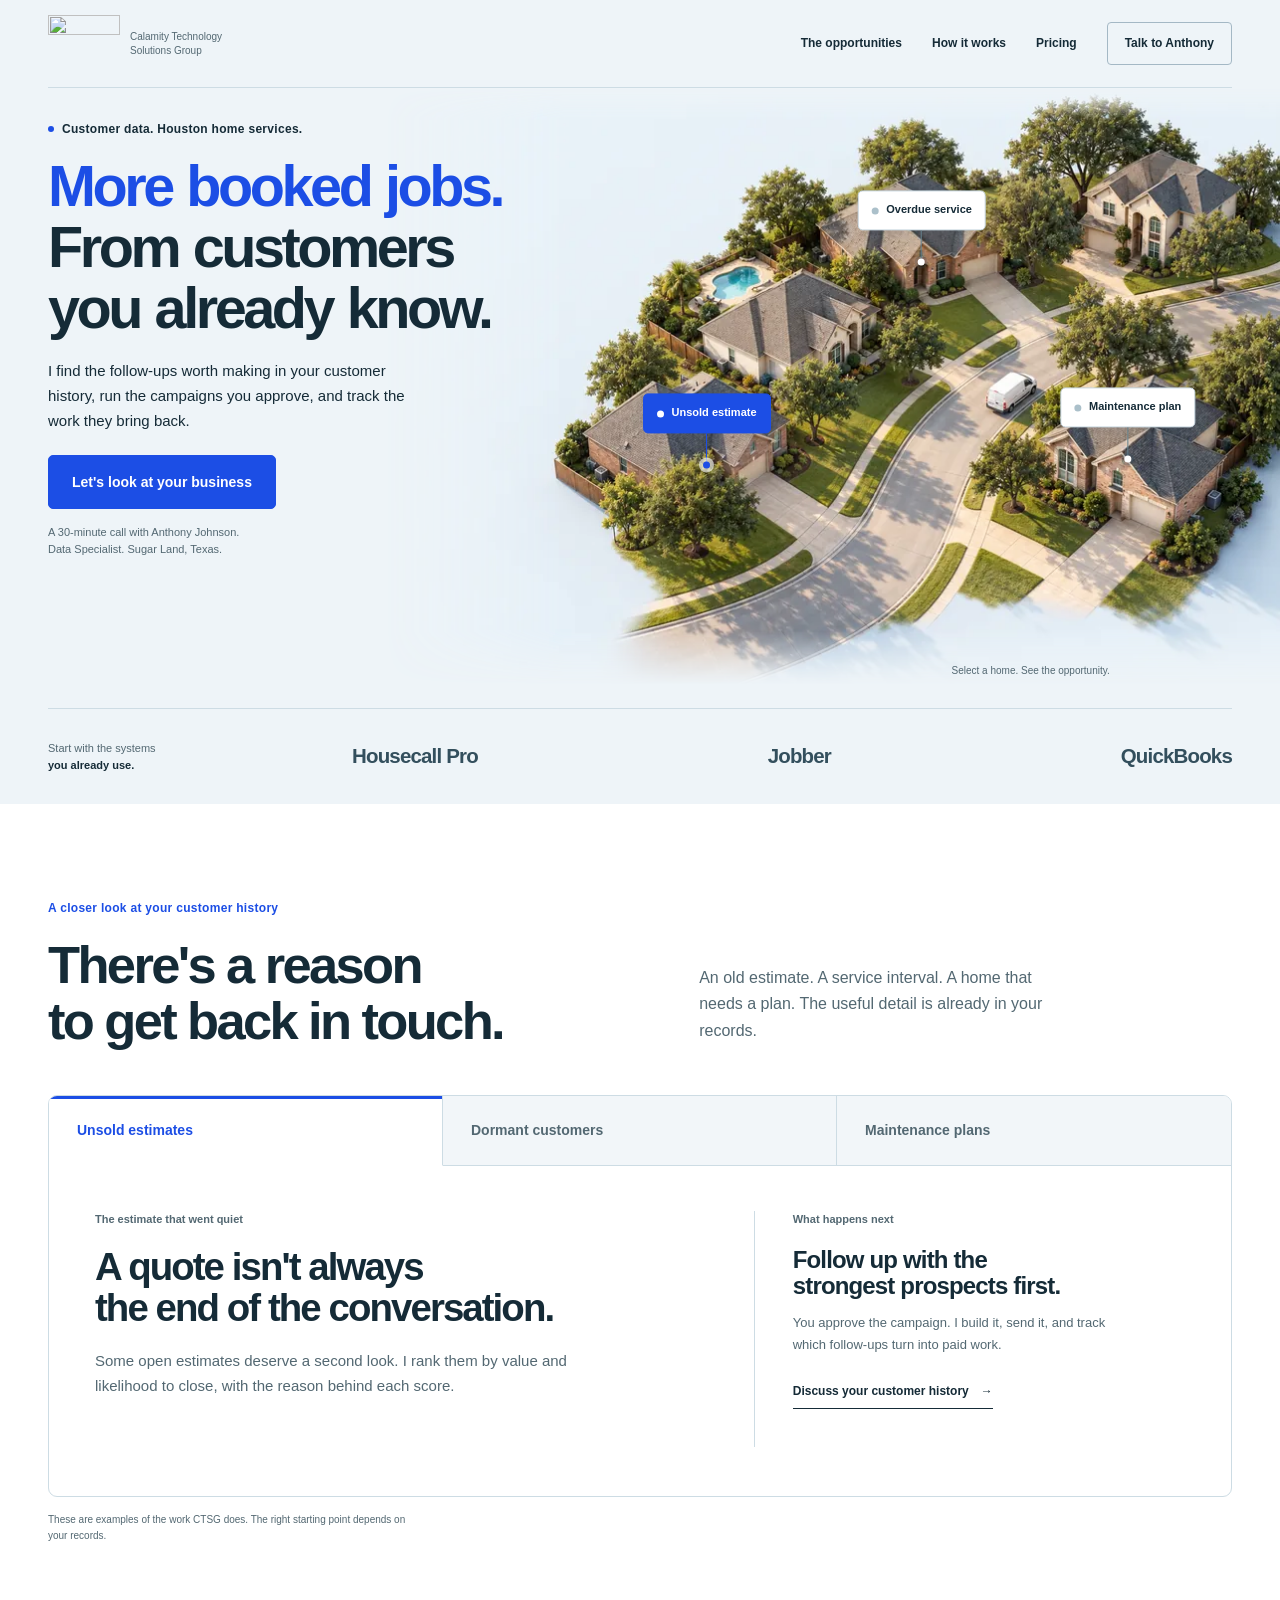
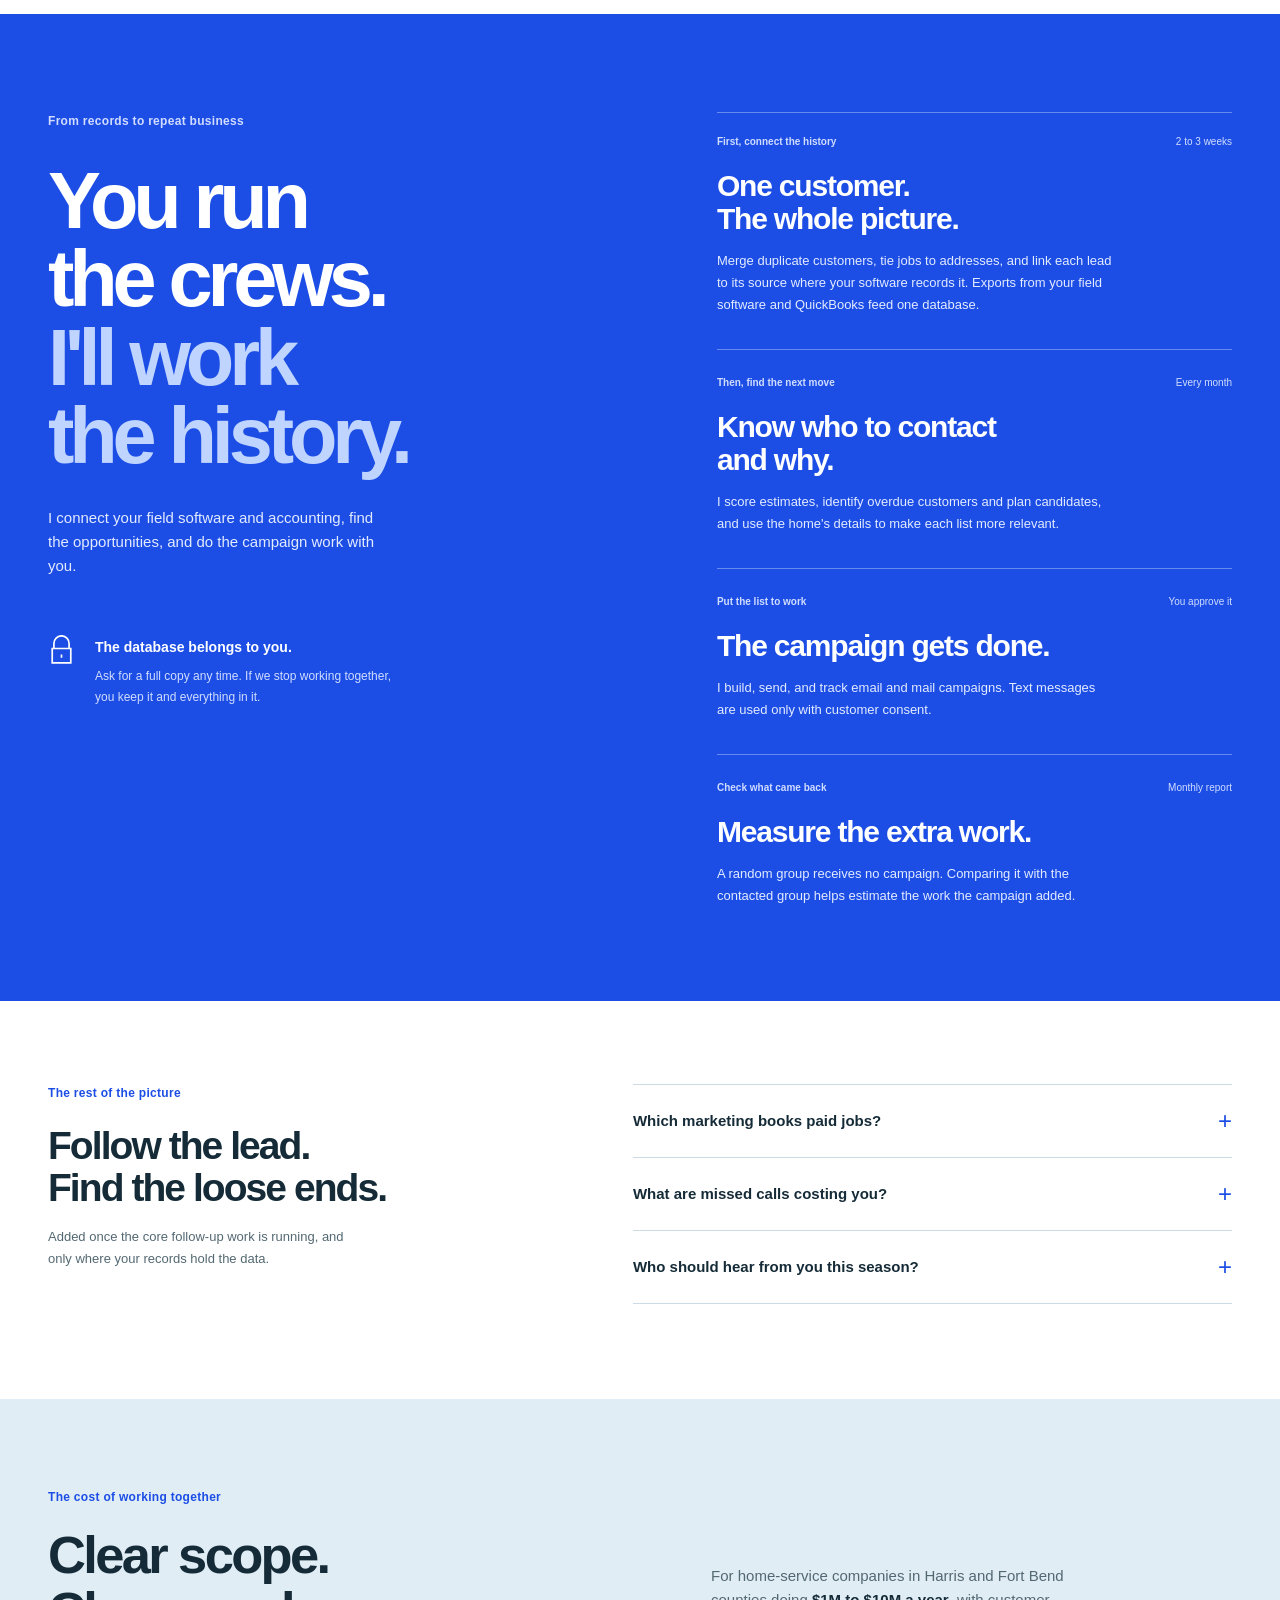
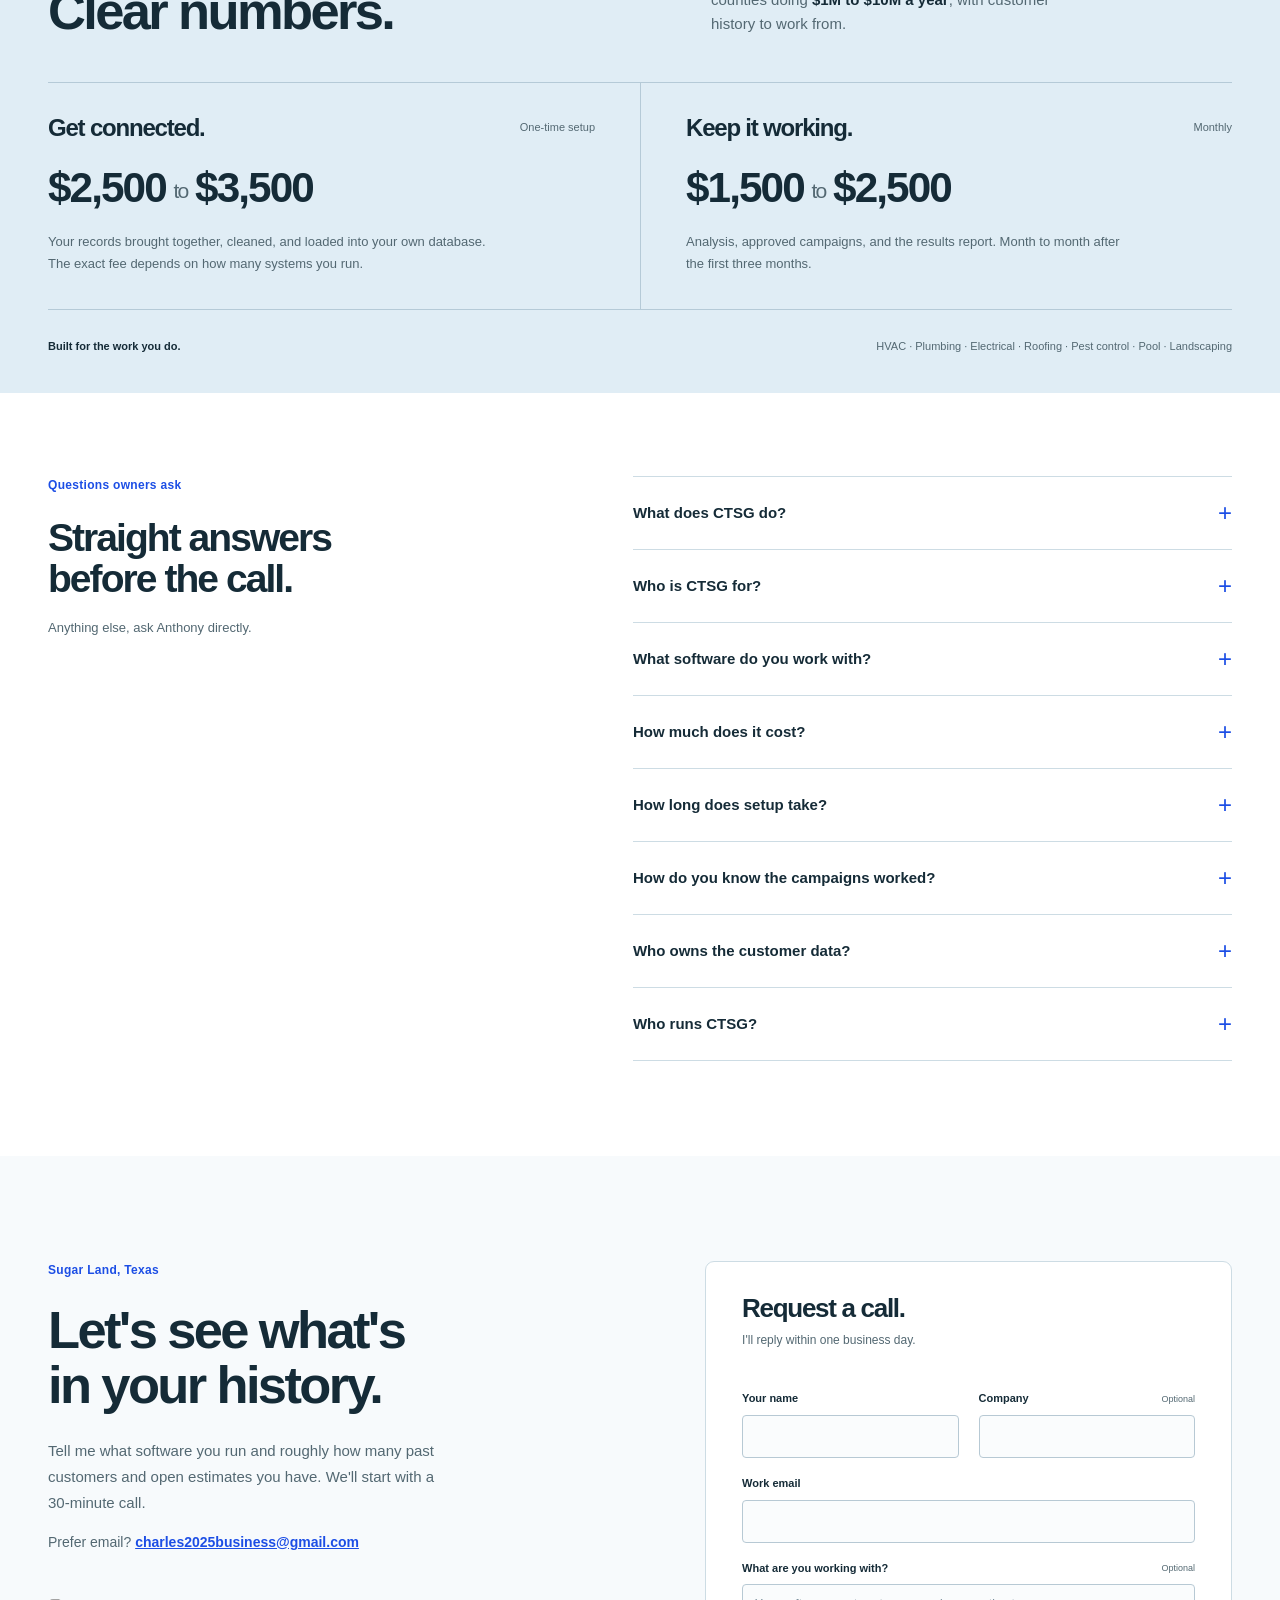
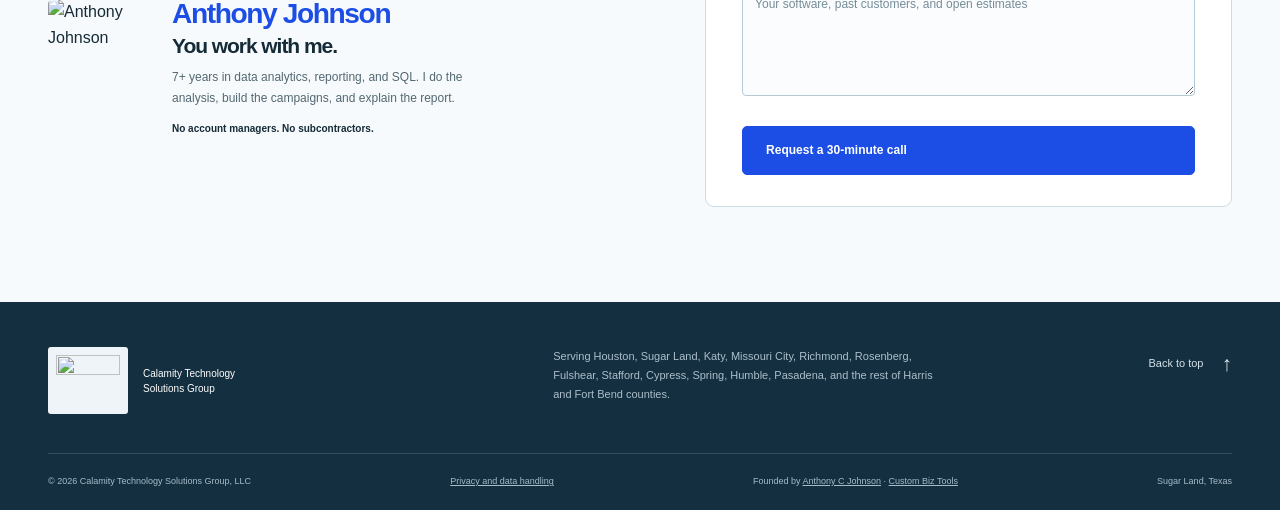
==== commit 4504de31: "SEO/AEO: FAQ section, shared Person @id, cross-site links - 8-question FAQ between Pricing and Conta" ====
--- a/index.html
+++ b/index.html
@@ -53,7 +53,9 @@
         "legalName": "Calamity Technology Solutions Group, LLC",
         "url": "https://ctsg-htx.com/",
         "email": "charles2025business@gmail.com",
-        "founder": { "@id": "https://ctsg-htx.com/#anthony-johnson" },
+        "founder": { "@id": "https://anthonyjctsg.com/#person" },
+        "description": "Calamity Technology Solutions Group (CTSG) connects a home-service company's field software and QuickBooks into one customer database the company owns, finds follow-up opportunities in it, runs the campaigns the owner approves, and measures the extra work against a holdout group.",
+        "knowsAbout": ["Customer data analysis", "Follow-up campaigns", "Unsold estimate follow-up", "Customer win-back", "Maintenance plan sales", "Holdout testing", "Home-service marketing"],
         "logo": {
           "@type": "ImageObject",
           "url": "https://ctsg-htx.com/ctsg-logo-sm.png",
@@ -68,14 +70,19 @@
       },
       {
         "@type": "Person",
-        "@id": "https://ctsg-htx.com/#anthony-johnson",
-        "name": "Anthony Johnson",
+        "@id": "https://anthonyjctsg.com/#person",
+        "name": "Anthony C Johnson",
+        "alternateName": ["Anthony Johnson", "AnthonyJCTSG"],
+        "url": "https://anthonyjctsg.com/",
         "jobTitle": "Data specialist and founder",
         "image": "https://ctsg-htx.com/anthony.jpg",
         "worksFor": { "@id": "https://ctsg-htx.com/#organization" },
         "sameAs": [
           "https://anthonyjctsg.com/",
-          "https://www.linkedin.com/in/anthony-c-johnson-2b88a7237/"
+          "https://www.linkedin.com/in/anthony-c-johnson-2b88a7237/",
+          "https://www.youtube.com/@AnthonyJCTSG",
+          "https://anthonyjctsg.online/",
+          "https://custombiztools.online/"
         ]
       },
       {
@@ -90,6 +97,52 @@
           { "@type": "AdministrativeArea", "name": "Fort Bend County, Texas" }
         ],
         "audience": { "@type": "BusinessAudience", "audienceType": "Home-service companies" }
+      },
+      {
+        "@type": "FAQPage",
+        "@id": "https://ctsg-htx.com/#faq",
+        "mainEntity": [
+          {
+            "@type": "Question",
+            "name": "What does CTSG do?",
+            "acceptedAnswer": { "@type": "Answer", "text": "CTSG (Calamity Technology Solutions Group) helps home-service companies book more jobs from customers they already have. Anthony Johnson connects your field software and QuickBooks into one customer database you own, finds the follow-ups worth making (unsold estimates, overdue customers and maintenance plan candidates), runs the campaigns you approve, and reports the work they bring back." }
+          },
+          {
+            "@type": "Question",
+            "name": "Who is CTSG for?",
+            "acceptedAnswer": { "@type": "Answer", "text": "Home-service companies in Harris and Fort Bend counties, Texas, doing $1M to $10M a year with customer history to work from: HVAC, plumbing, electrical, roofing, pest control, pool and landscaping companies." }
+          },
+          {
+            "@type": "Question",
+            "name": "What software does CTSG work with?",
+            "acceptedAnswer": { "@type": "Answer", "text": "CTSG starts with the systems you already use, such as Housecall Pro, Jobber and QuickBooks. Exports from your field software and accounting feed one database." }
+          },
+          {
+            "@type": "Question",
+            "name": "How much does CTSG cost?",
+            "acceptedAnswer": { "@type": "Answer", "text": "A one-time setup of $2,500 to $3,500 brings your records together into your own database; the fee depends on how many systems you run. Ongoing analysis, approved campaigns and the results report are $1,500 to $2,500 a month, month to month after the first three months." }
+          },
+          {
+            "@type": "Question",
+            "name": "How long does setup take?",
+            "acceptedAnswer": { "@type": "Answer", "text": "Connecting your customer history usually takes 2 to 3 weeks. After that, the analysis and campaign work runs every month." }
+          },
+          {
+            "@type": "Question",
+            "name": "How do you know the campaigns worked?",
+            "acceptedAnswer": { "@type": "Answer", "text": "A random group of customers receives no campaign. Comparing that holdout group with the contacted group estimates the work the campaign actually added, so results are measured rather than guessed." }
+          },
+          {
+            "@type": "Question",
+            "name": "Who owns the customer data?",
+            "acceptedAnswer": { "@type": "Answer", "text": "You do. The database belongs to your company. You can ask for a full copy at any time, and if you stop working with CTSG you keep it and everything in it." }
+          },
+          {
+            "@type": "Question",
+            "name": "Who runs CTSG?",
+            "acceptedAnswer": { "@type": "Answer", "text": "Anthony Johnson, a data specialist in Sugar Land, Texas, with 7+ years in data analytics, reporting and SQL. He does the analysis, builds the campaigns and explains the report himself, with no account managers or subcontractors." }
+          }
+        ]
       }
     ]
   }
@@ -267,6 +320,51 @@
       </div>
     </section>
 
+    <!-- Same Q&A as the FAQPage JSON-LD in the head; keep the two in step. -->
+    <section class="wider-work faq" id="faq" aria-labelledby="faq-title">
+      <div class="shell wider-layout">
+        <div>
+          <p class="eyebrow">Questions owners ask</p>
+          <h2 id="faq-title">Straight answers<br>before the call.</h2>
+          <p class="wider-note">Anything else, ask Anthony directly.</p>
+        </div>
+        <div class="service-rows">
+          <details>
+            <summary><span>What does CTSG do?</span><span class="disclosure-mark" aria-hidden="true">+</span></summary>
+            <p>CTSG (Calamity Technology Solutions Group) helps home-service companies book more jobs from customers they already have. I connect your field software and QuickBooks into one customer database you own, find the follow-ups worth making (unsold estimates, overdue customers and maintenance plan candidates), run the campaigns you approve, and report the work they bring back.</p>
+          </details>
+          <details>
+            <summary><span>Who is CTSG for?</span><span class="disclosure-mark" aria-hidden="true">+</span></summary>
+            <p>Home-service companies in Harris and Fort Bend counties doing $1M to $10M a year with customer history to work from: HVAC, plumbing, electrical, roofing, pest control, pool and landscaping companies.</p>
+          </details>
+          <details>
+            <summary><span>What software do you work with?</span><span class="disclosure-mark" aria-hidden="true">+</span></summary>
+            <p>I start with the systems you already use, such as Housecall Pro, Jobber and QuickBooks. Exports from your field software and accounting feed one database.</p>
+          </details>
+          <details>
+            <summary><span>How much does it cost?</span><span class="disclosure-mark" aria-hidden="true">+</span></summary>
+            <p>A one-time setup of $2,500 to $3,500 brings your records together into your own database; the fee depends on how many systems you run. Ongoing analysis, approved campaigns and the results report are $1,500 to $2,500 a month, month to month after the first three months.</p>
+          </details>
+          <details>
+            <summary><span>How long does setup take?</span><span class="disclosure-mark" aria-hidden="true">+</span></summary>
+            <p>Connecting your customer history usually takes 2 to 3 weeks. After that, the analysis and campaign work runs every month.</p>
+          </details>
+          <details>
+            <summary><span>How do you know the campaigns worked?</span><span class="disclosure-mark" aria-hidden="true">+</span></summary>
+            <p>A random group of customers receives no campaign. Comparing that holdout group with the contacted group estimates the work the campaign actually added, so results are measured rather than guessed.</p>
+          </details>
+          <details>
+            <summary><span>Who owns the customer data?</span><span class="disclosure-mark" aria-hidden="true">+</span></summary>
+            <p>You do. The database belongs to your company. Ask for a full copy any time, and if we stop working together you keep it and everything in it.</p>
+          </details>
+          <details>
+            <summary><span>Who runs CTSG?</span><span class="disclosure-mark" aria-hidden="true">+</span></summary>
+            <p><a href="https://anthonyjctsg.com/">Anthony Johnson</a>, a data specialist in Sugar Land, Texas, with 7+ years in data analytics, reporting and SQL. I do the analysis, build the campaigns and explain the report myself. No account managers, no subcontractors.</p>
+          </details>
+        </div>
+      </div>
+    </section>
+
     <section class="contact" id="contact" aria-labelledby="contact-title">
       <div class="shell contact-layout">
         <div class="contact-intro">
@@ -304,7 +402,7 @@
       <p>Serving Houston, Sugar Land, Katy, Missouri City, Richmond, Rosenberg, Fulshear, Stafford, Cypress, Spring, Humble, Pasadena, and the rest of Harris and Fort Bend counties.</p>
       <a href="#top" class="back-top">Back to top <span aria-hidden="true">↑</span></a>
     </div>
-    <div class="shell footer-bottom"><p>© <span id="year">2026</span> Calamity Technology Solutions Group, LLC</p><p><a href="privacy.html">Privacy and data handling</a></p><p>Sugar Land, Texas</p></div>
+    <div class="shell footer-bottom"><p>© <span id="year">2026</span> Calamity Technology Solutions Group, LLC</p><p><a href="privacy.html">Privacy and data handling</a></p><p>Founded by <a href="https://anthonyjctsg.com/">Anthony C Johnson</a> &middot; <a href="https://custombiztools.online/">Custom Biz Tools</a></p><p>Sugar Land, Texas</p></div>
   </footer>
   <script src="https://ctsg-htx.com/ctsg-data.js" defer></script>
   <script src="https://ctsg-htx.com/contact.js" defer></script>
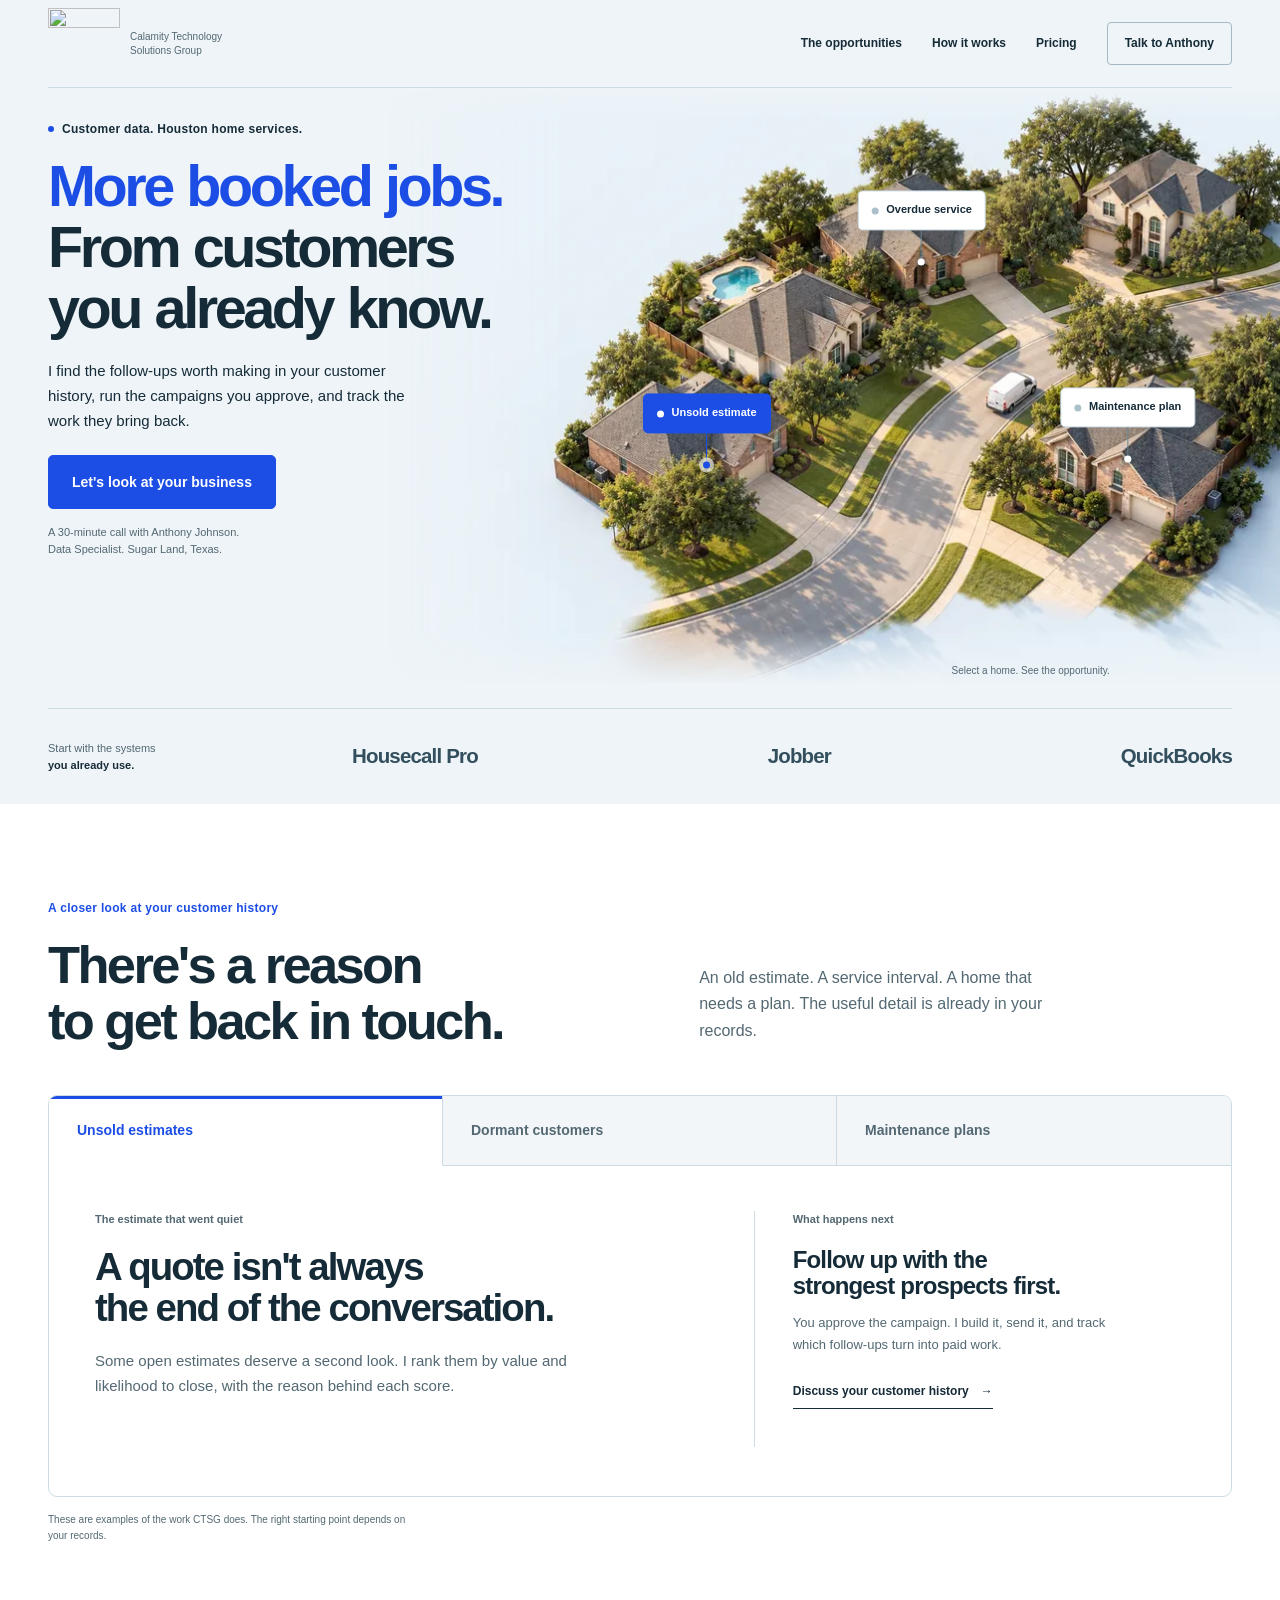
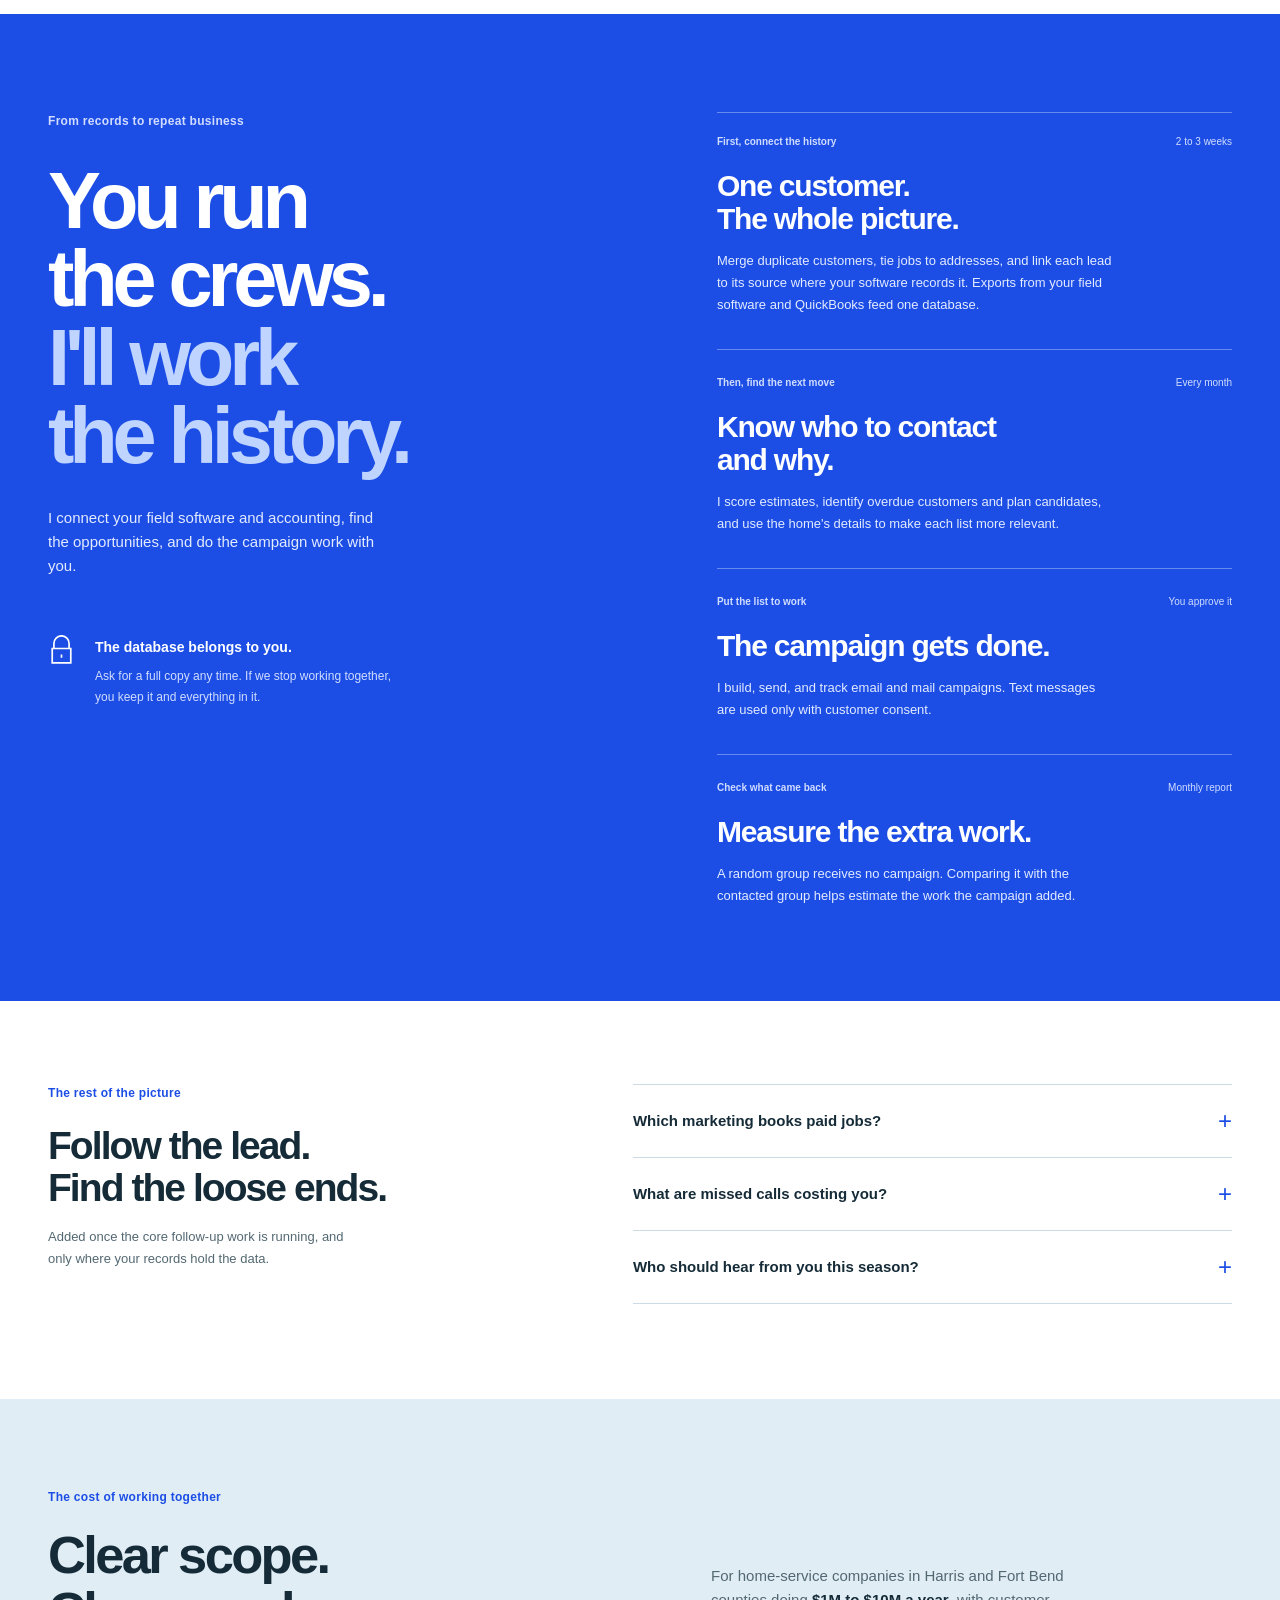
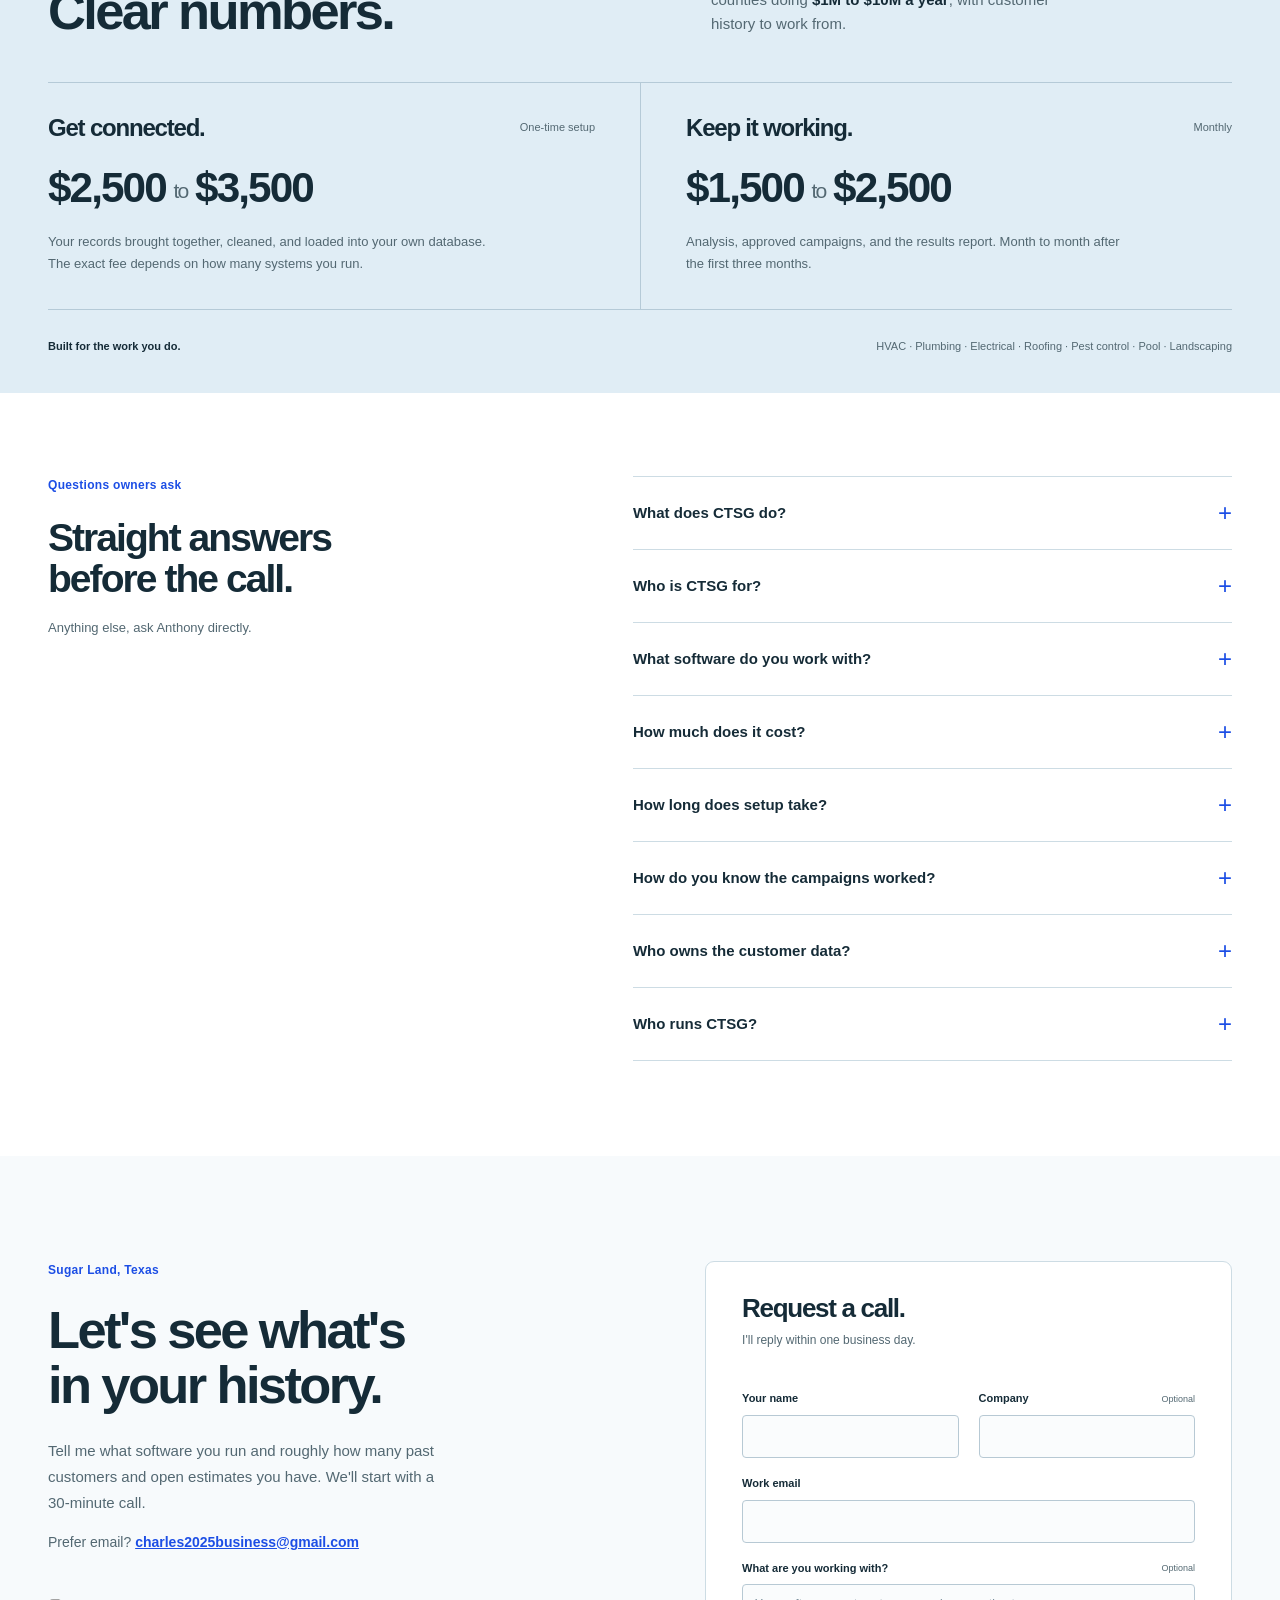
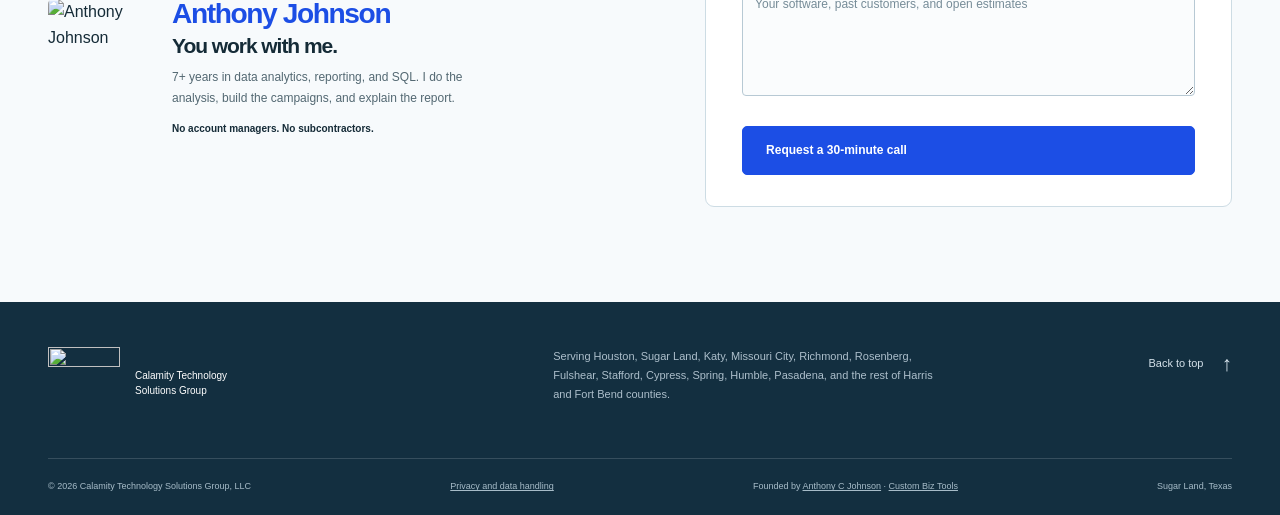
==== commit 12a0ee5a: "Swap in the round CTSG seal logo (keyboard version) and seal favicons" ====
--- a/index.html
+++ b/index.html
@@ -2,6 +2,7 @@
 <html lang="en">
 <head>
   <meta charset="utf-8">
+  <meta name="google-site-verification" content="64yYv6qUbsPbzDMw1yHcqdlCK-ZSKjjjXlKUpMUx0FM">
   <meta name="viewport" content="width=device-width, initial-scale=1">
   <title>Customer Follow-Up for Houston Home Services | CTSG</title>
   <meta name="description" content="Turn customer history into repeat business with Anthony Johnson. Follow-up campaigns for Houston home-service companies, with results you can measure.">
@@ -27,10 +28,12 @@
   <meta name="twitter:image" content="https://ctsg-htx.com/assets/houston-neighborhood.jpg">
   <meta name="twitter:image:alt" content="Illustrated Houston neighborhood with homes and a home-service work van.">
   <meta name="theme-color" content="#eef4f8">
-  <link rel="icon" href="https://ctsg-htx.com/ctsg-logo-sm.png">
+  <link rel="icon" href="https://ctsg-htx.com/favicon-32.png" sizes="32x32" type="image/png">
+  <link rel="icon" href="https://ctsg-htx.com/favicon-48.png" sizes="48x48" type="image/png">
+  <link rel="apple-touch-icon" href="https://ctsg-htx.com/apple-touch-icon.png">
   <!-- Fall theme, Oct 1 to Nov 30 (styles.css + fall.js). ?season=fall or ?season=off previews it on any day. -->
   <script>(function () { var q = /[?&]season=(fall|off)/.exec(location.search), m = new Date().getMonth(); if (q ? q[1] === 'fall' : m === 9 || m === 10) { document.documentElement.classList.add('fall'); } }());</script>
-  <link rel="stylesheet" href="styles.css?v=11">
+  <link rel="stylesheet" href="styles.css?v=12">
   <link rel="preload" as="image" type="image/webp" href="assets/houston-neighborhood.webp" imagesrcset="assets/houston-neighborhood-900.webp 900w, assets/houston-neighborhood.webp 1536w" imagesizes="(max-width: 640px) 117vw, 70vw">
   <script type="application/ld+json">
   {
@@ -58,9 +61,9 @@
         "knowsAbout": ["Customer data analysis", "Follow-up campaigns", "Unsold estimate follow-up", "Customer win-back", "Maintenance plan sales", "Holdout testing", "Home-service marketing"],
         "logo": {
           "@type": "ImageObject",
-          "url": "https://ctsg-htx.com/ctsg-logo-sm.png",
-          "width": 144,
-          "height": 114
+          "url": "https://ctsg-htx.com/ctsg-seal.png",
+          "width": 512,
+          "height": 512
         },
         "location": { "@type": "Place", "name": "Sugar Land, Texas" },
         "areaServed": [
@@ -153,7 +156,7 @@
   <header class="site-header">
     <div class="shell header-inner">
       <a class="brand" href="#top" aria-label="CTSG home">
-        <img src="https://ctsg-htx.com/ctsg-logo-sm.png" alt="" width="144" height="114">
+        <img src="https://ctsg-htx.com/ctsg-seal.png" alt="" width="144" height="144">
         <span>Calamity Technology<br>Solutions Group</span>
       </a>
       <button class="menu-toggle" type="button" aria-expanded="false" aria-controls="main-nav">Menu <span aria-hidden="true">+</span></button>
@@ -398,7 +401,7 @@
 
   <footer class="site-footer">
     <div class="shell footer-main">
-      <a href="#top" class="footer-brand" aria-label="CTSG home"><img src="https://ctsg-htx.com/ctsg-logo-sm.png" alt="" width="144" height="114"><span>Calamity Technology<br>Solutions Group</span></a>
+      <a href="#top" class="footer-brand" aria-label="CTSG home"><img src="https://ctsg-htx.com/ctsg-seal.png" alt="" width="144" height="144"><span>Calamity Technology<br>Solutions Group</span></a>
       <p>Serving Houston, Sugar Land, Katy, Missouri City, Richmond, Rosenberg, Fulshear, Stafford, Cypress, Spring, Humble, Pasadena, and the rest of Harris and Fort Bend counties.</p>
       <a href="#top" class="back-top">Back to top <span aria-hidden="true">↑</span></a>
     </div>
--- a/styles.css
+++ b/styles.css
@@ -198,7 +198,7 @@
 .site-footer{padding:45px 0 21px;background:#132f40;color:#d4e1e9}
 .footer-main{display:grid;grid-template-columns:1fr 1.2fr auto;align-items:start;gap:55px}
 .footer-brand{display:flex;gap:15px;align-items:center;color:#fff;text-decoration:none}
-.footer-brand img{width:64px;height:auto;flex-shrink:0;box-sizing:content-box;padding:8px;background:var(--paper);border-radius:3px}
+.footer-brand img{width:72px;height:auto;flex-shrink:0}
 .footer-brand span{font-size:10px;line-height:1.5;font-weight:400}
 .footer-main>p{font-size:11px;line-height:1.7;color:#adbfcb}
 .back-top{display:flex;gap:18px;align-items:center;font-size:11px;text-decoration:none;white-space:nowrap}
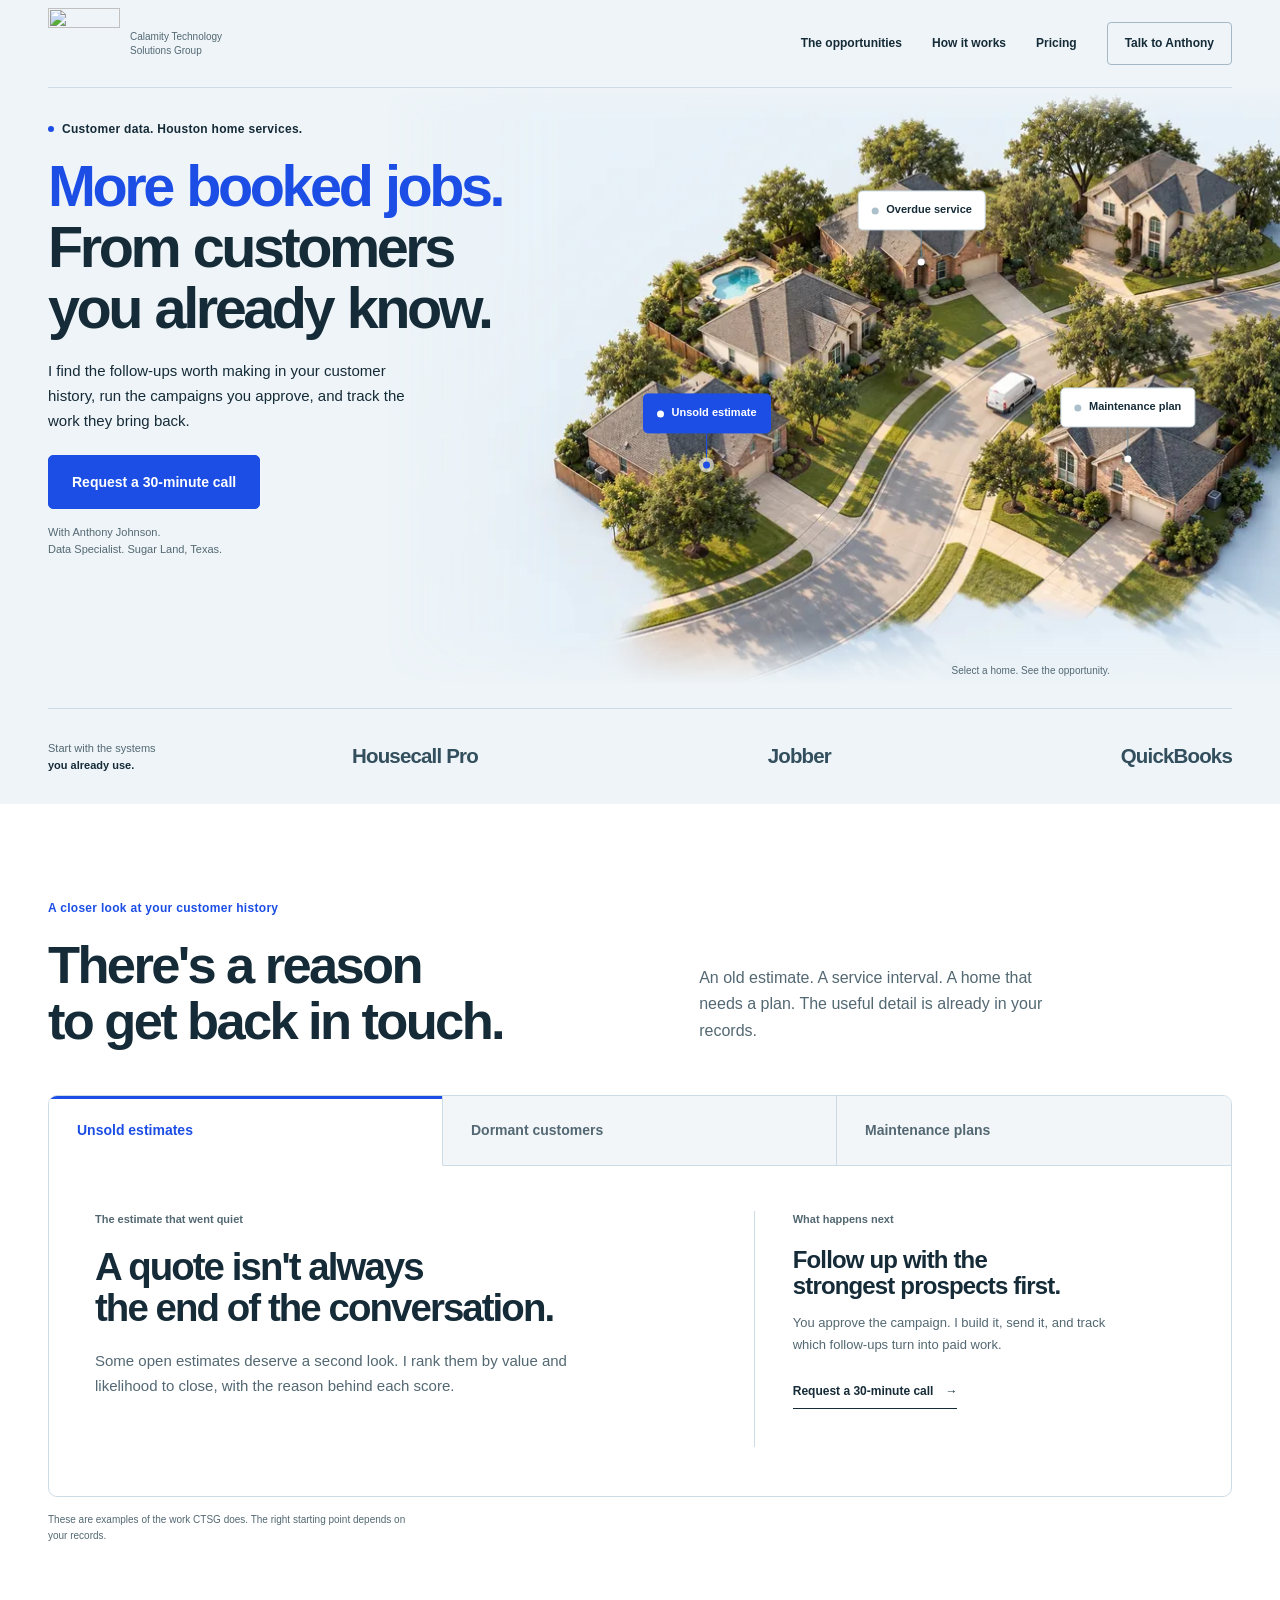
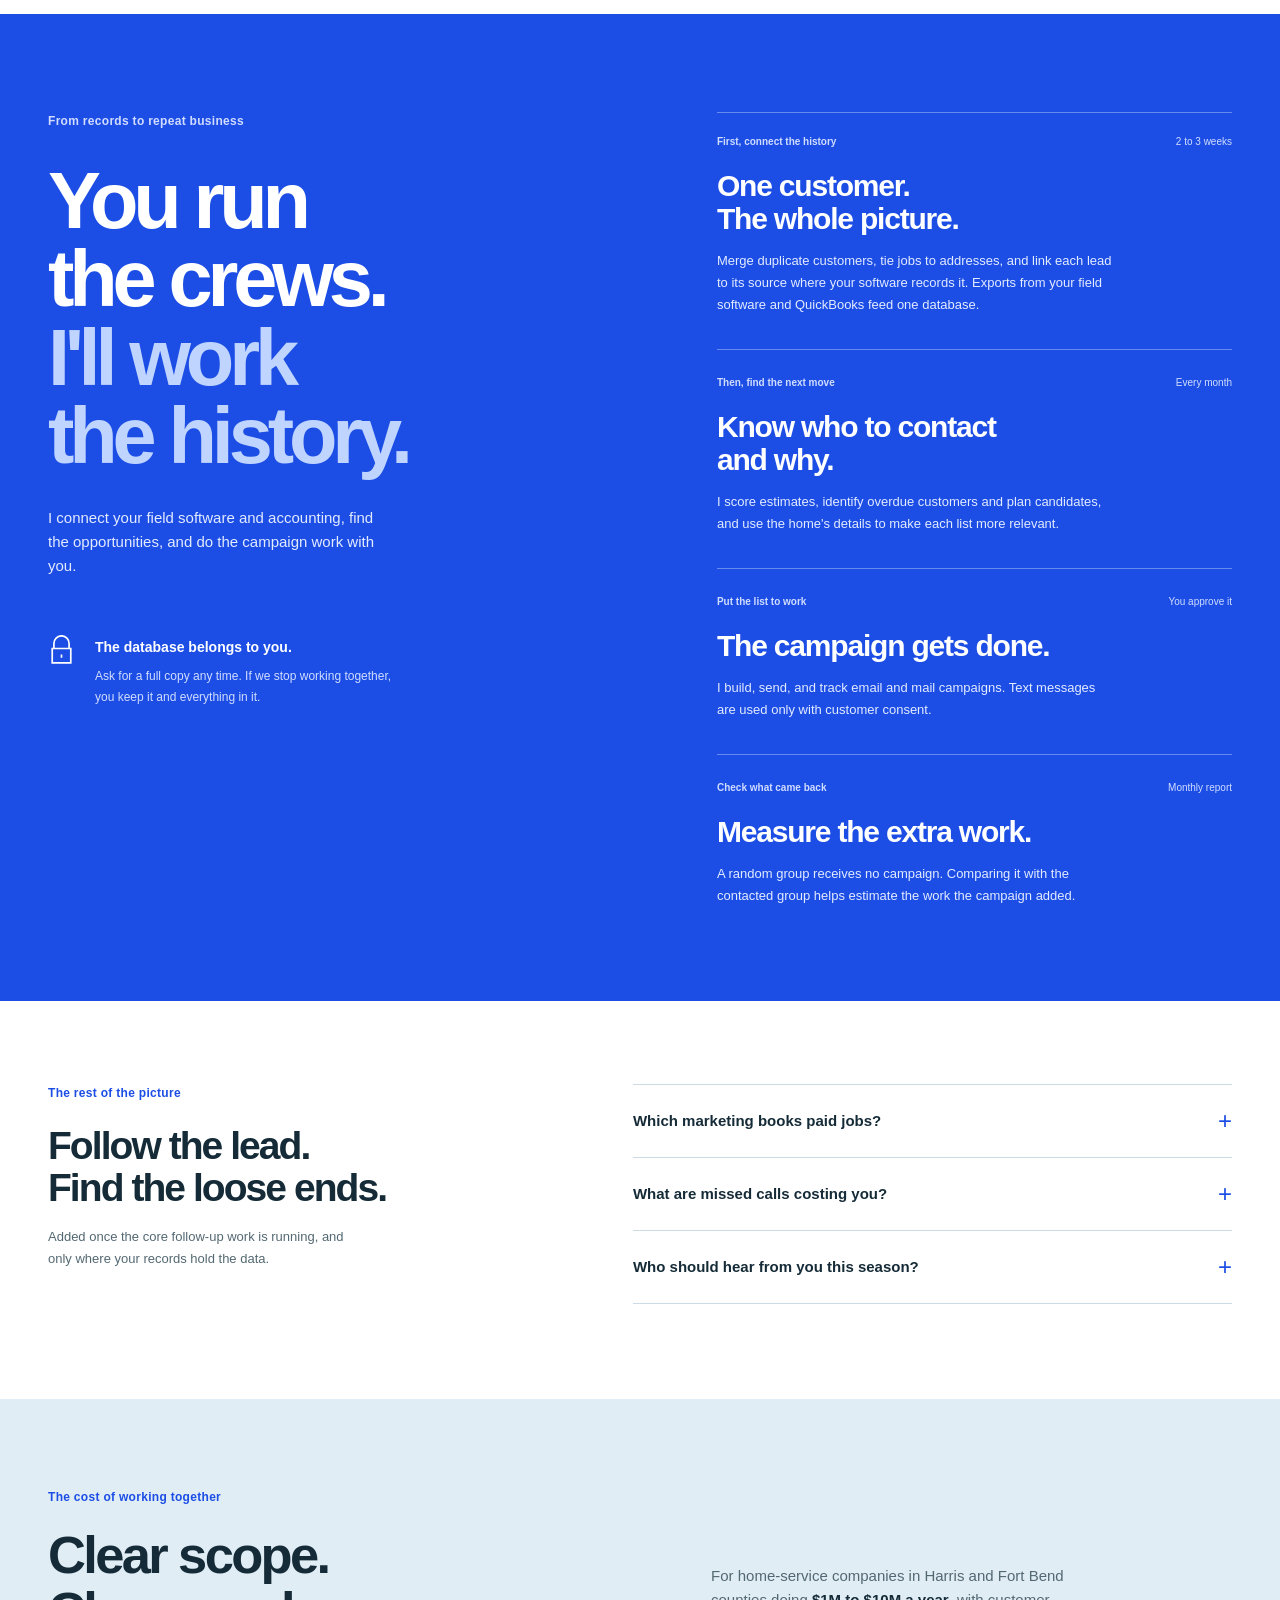
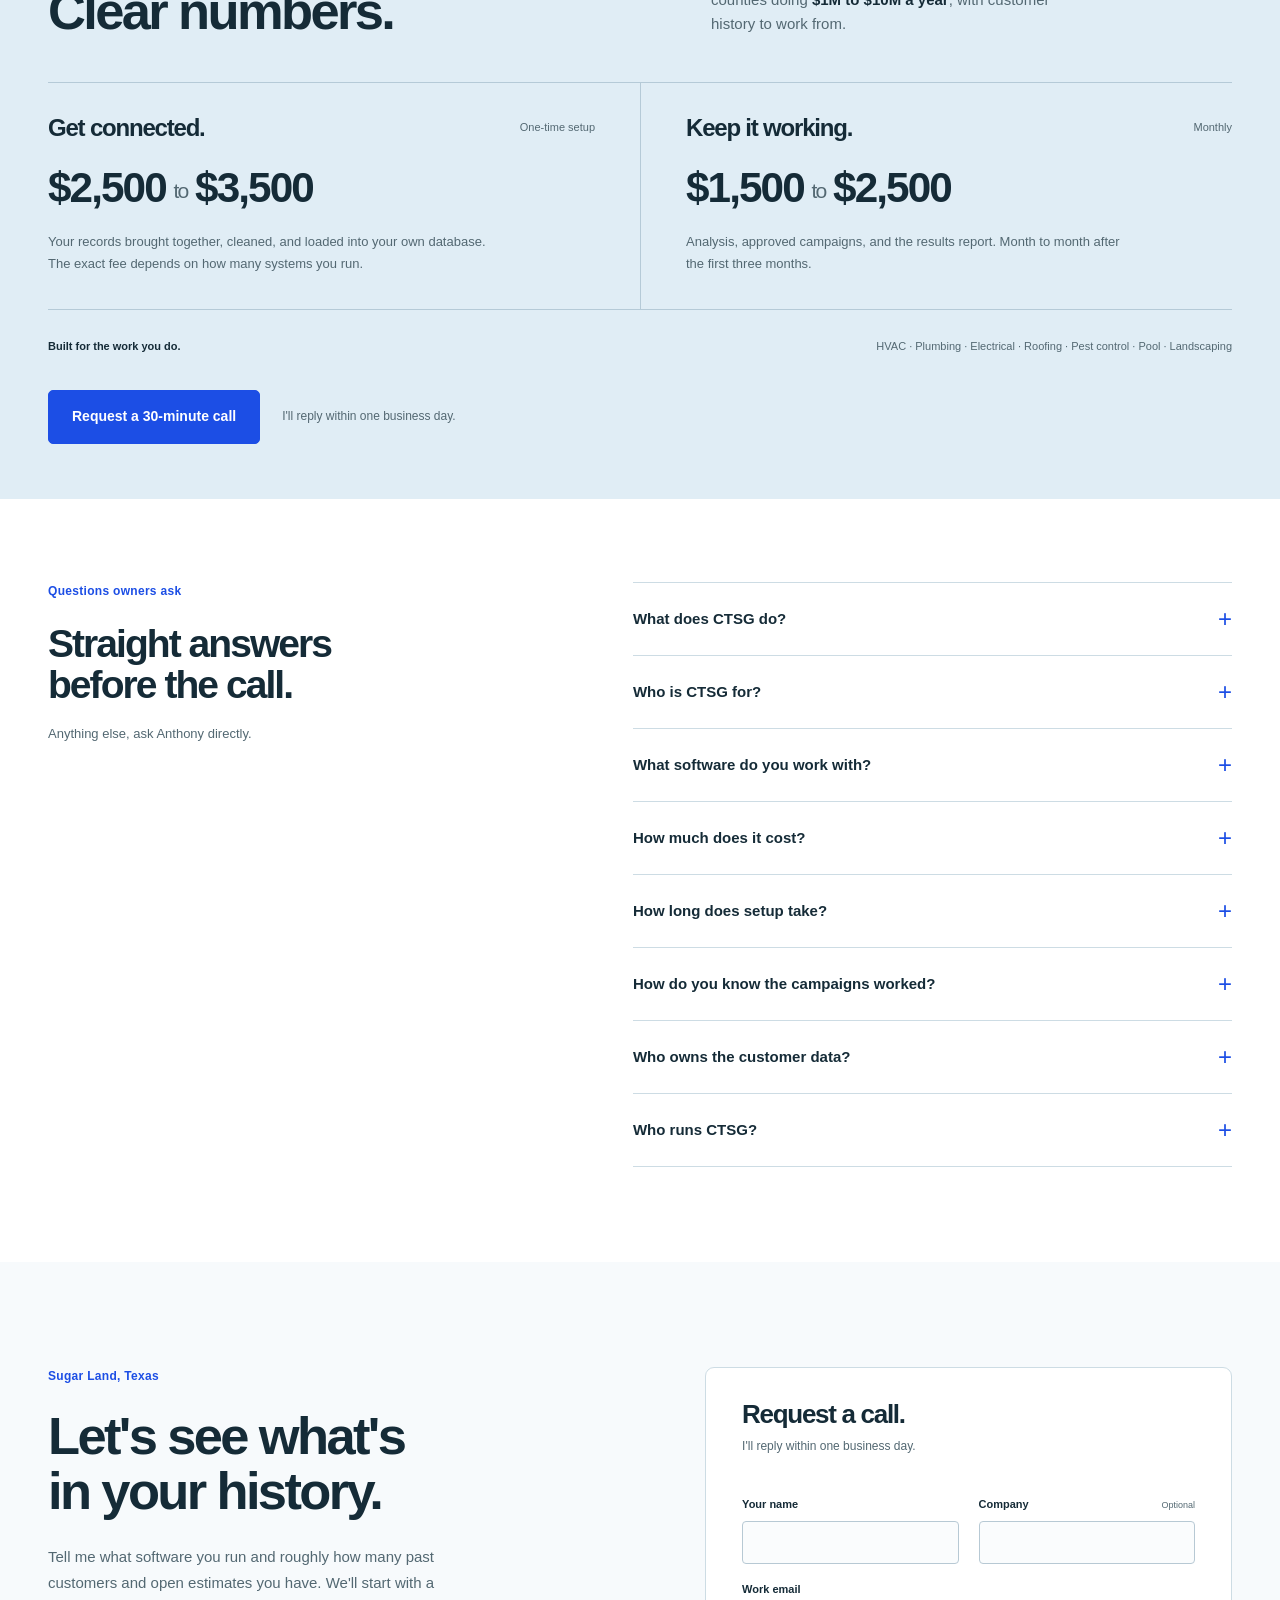
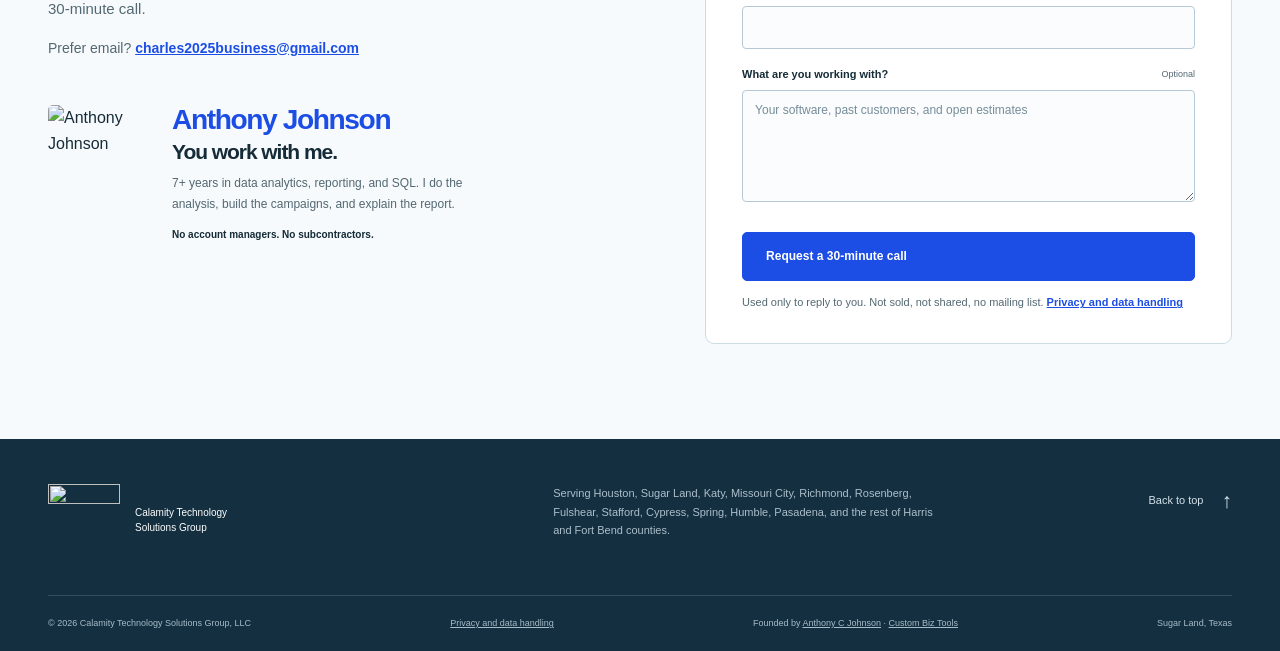
==== commit eeb5912d: "Clearer path to the call: pricing CTA, phone call button, privacy line - One call-to-action label ("" ====
--- a/index.html
+++ b/index.html
@@ -33,7 +33,7 @@
   <link rel="apple-touch-icon" href="https://ctsg-htx.com/apple-touch-icon.png">
   <!-- Fall theme, Oct 1 to Nov 30 (styles.css + fall.js). ?season=fall or ?season=off previews it on any day. -->
   <script>(function () { var q = /[?&]season=(fall|off)/.exec(location.search), m = new Date().getMonth(); if (q ? q[1] === 'fall' : m === 9 || m === 10) { document.documentElement.classList.add('fall'); } }());</script>
-  <link rel="stylesheet" href="styles.css?v=12">
+  <link rel="stylesheet" href="styles.css?v=15">
   <link rel="preload" as="image" type="image/webp" href="assets/houston-neighborhood.webp" imagesrcset="assets/houston-neighborhood-900.webp 900w, assets/houston-neighborhood.webp 1536w" imagesizes="(max-width: 640px) 117vw, 70vw">
   <script type="application/ld+json">
   {
@@ -176,8 +176,8 @@
           <p class="eyebrow"><span class="location-dot" aria-hidden="true"></span> Customer data. Houston home services.</p>
           <h1 id="hero-title"><em>More booked jobs.</em><br> From customers<br> you already know.</h1>
           <p class="hero-copy">I find the follow-ups worth making in your customer history, run the campaigns you approve, and track the work they bring back.</p>
-          <a class="button" href="#contact">Let's look at your business</a>
-          <p class="hero-note">A 30-minute call with Anthony Johnson.<br>Data Specialist. Sugar Land, Texas.</p>
+          <a class="button" href="#contact">Request a 30-minute call</a>
+          <p class="hero-note">With Anthony Johnson.<br>Data Specialist. Sugar Land, Texas.</p>
         </div>
         <div class="neighborhood" aria-label="Explore three customer follow-up opportunities">
           <picture>
@@ -233,7 +233,7 @@
               <p class="detail-kicker">What happens next</p>
               <h4 id="opportunity-action-title">Follow up with the strongest prospects first.</h4>
               <p id="opportunity-action-copy">You approve the campaign. I build it, send it, and track which follow-ups turn into paid work.</p>
-              <a href="#contact" class="text-link">Discuss your customer history <span aria-hidden="true">→</span></a>
+              <a href="#contact" class="text-link">Request a 30-minute call <span aria-hidden="true">→</span></a>
             </div>
           </div>
         </div>
@@ -320,6 +320,7 @@
           </article>
         </div>
         <div class="trade-footer"><p>Built for the work you do.</p><p>HVAC · Plumbing · Electrical · Roofing · Pest control · Pool · Landscaping</p></div>
+        <div class="pricing-cta"><a class="button" href="#contact">Request a 30-minute call</a><p>I'll reply within one business day.</p></div>
       </div>
     </section>
 
@@ -392,12 +393,15 @@
           <div class="field"><label for="inquiry-message">What are you working with? <span>Optional</span></label><textarea id="inquiry-message" maxlength="4000" rows="4" placeholder="Your software, past customers, and open estimates"></textarea></div>
           <div class="visually-hidden" aria-hidden="true"><label for="inquiry-website">Leave this field empty</label><input id="inquiry-website" type="text" tabindex="-1" autocomplete="off"></div>
           <button type="submit" class="button form-button">Request a 30-minute call</button>
+          <p class="form-privacy">Used only to reply to you. Not sold, not shared, no mailing list. <a href="privacy.html">Privacy and data handling</a></p>
         </form>
         <p id="inquiry-status" class="form-status" role="status" aria-live="polite"></p>
         </div>
       </div>
     </section>
   </main>
+
+  <a class="sticky-cta" href="#contact" hidden>Request a 30-minute call <span aria-hidden="true">→</span></a>
 
   <footer class="site-footer">
     <div class="shell footer-main">
@@ -409,7 +413,7 @@
   </footer>
   <script src="https://ctsg-htx.com/ctsg-data.js" defer></script>
   <script src="https://ctsg-htx.com/contact.js" defer></script>
-  <script src="script.js?v=3" defer></script>
-  <script src="fall.js" defer></script>
+  <script src="script.js?v=4" defer></script>
+  <script src="fall.js?v=2" defer></script>
 </body>
 </html>
--- a/styles.css
+++ b/styles.css
@@ -149,6 +149,11 @@
 .price-item>p:last-child{max-width:440px;font-size:13px;color:var(--muted);line-height:1.7}
 .trade-footer{display:flex;justify-content:space-between;gap:30px;margin-top:28px;font-size:11px;color:var(--muted)}
 .trade-footer p:first-child{font-weight:600;color:var(--ink)}
+.pricing-cta{display:flex;align-items:center;gap:22px;margin-top:34px;padding-bottom:18px}
+.pricing-cta p{font-size:12px;color:var(--muted)}
+.form-privacy{margin-top:13px;font-size:11px;line-height:1.6;color:var(--muted);max-width:none}
+.form-privacy a{color:var(--blue);font-weight:600}
+.sticky-cta{display:none}
 .contact{padding:105px 0 95px;background:#f7fafc}
 .contact-layout{display:grid;grid-template-columns:1fr 1fr;gap:11%}
 .contact-intro>.eyebrow{margin-bottom:23px;color:var(--blue)}
@@ -373,6 +378,10 @@
 .field label{font-size:10px}.field label span{font-size:8px}
 .field input,.field textarea{font-size:16px}
 .form-button{font-size:12px}
+.pricing-cta{display:block;margin-top:26px}
+.pricing-cta .button{width:100%}
+.pricing-cta p{margin-top:11px}
+.sticky-cta:not([hidden]){display:flex;justify-content:space-between;align-items:center;position:fixed;z-index:15;left:12px;right:12px;bottom:calc(12px + env(safe-area-inset-bottom));min-height:50px;padding:13px 18px;border-radius:5px;background:var(--blue);color:#fff;text-decoration:none;font-size:13px;font-weight:600;box-shadow:0 10px 28px #152b3740}
 .site-footer{padding:31px 0 20px}
 .footer-main{display:block}
 .footer-main>p{margin-top:23px;font-size:11px}
@@ -384,7 +393,7 @@
    from fall.js. Rust accents keep white text and the eyebrows on cream above 4.5:1. */
 html.fall{--paper:#f6f0e7;--line:#e4d6c3;--muted:#62584f;--blue:#a8471a;--deep-blue:#87380f}
 html.fall .location-dot{width:12px;height:12px;border-radius:0;-webkit-mask:url("data:image/svg+xml,%3Csvg xmlns='http://www.w3.org/2000/svg' viewBox='0 0 24 24'%3E%3Cpath d='M12 1l1.6 4.4 2.5-1.2-.5 4.9 3.8-2.6.1 3.1 3.5.6-2.6 3.1 1.3 1.9-4.8.2.4 2.4-4.2-1.9-.5 3.6h-1.2l-.5-3.6-4.2 1.9.4-2.4-4.8-.2 1.3-1.9L1 10.2l3.5-.6.1-3.1 3.8 2.6-.5-4.9 2.5 1.2z'/%3E%3Cpath d='M11.4 18h1.2v5h-1.2z'/%3E%3C/svg%3E") center/contain no-repeat;mask:url("data:image/svg+xml,%3Csvg xmlns='http://www.w3.org/2000/svg' viewBox='0 0 24 24'%3E%3Cpath d='M12 1l1.6 4.4 2.5-1.2-.5 4.9 3.8-2.6.1 3.1 3.5.6-2.6 3.1 1.3 1.9-4.8.2.4 2.4-4.2-1.9-.5 3.6h-1.2l-.5-3.6-4.2 1.9.4-2.4-4.8-.2 1.3-1.9L1 10.2l3.5-.6.1-3.1 3.8 2.6-.5-4.9 2.5 1.2z'/%3E%3Cpath d='M11.4 18h1.2v5h-1.2z'/%3E%3C/svg%3E") center/contain no-repeat}
-html.fall .brand::after{content:"";width:36px;height:36px;flex-shrink:0;transform:rotate(-8deg);background:url("data:image/svg+xml,%3Csvg xmlns='http://www.w3.org/2000/svg' viewBox='0 0 24 24'%3E%3Cellipse cx='7.6' cy='14.6' rx='5.6' ry='7.4' fill='%23b4532a'/%3E%3Cellipse cx='16.4' cy='14.6' rx='5.6' ry='7.4' fill='%23b4532a'/%3E%3Cellipse cx='12' cy='14.6' rx='5' ry='7.9' fill='%23e07a2a'/%3E%3Cpath d='M12 7.2c-.1-2 .4-3.6 1.8-4.8' stroke='%234d6b2a' stroke-width='2' fill='none' stroke-linecap='round'/%3E%3Cpath d='M13.4 5.6c.9-2.3 3.4-3.2 5.8-2.4-.8 2.3-3.3 3.3-5.8 2.4z' fill='%236f8f35'/%3E%3Cpath d='M6.6 13.2 8.6 10l1.8 3.2zM13.6 13.2 15.4 10l2 3.2zM11 15.6l1-1.6 1 1.6zM5.8 16.4l1.8.8 1-.8 1.2 1.2 1.2-.8 1 1.2 1-1.2 1.2.8 1.2-1.2 1 .8 1.8-.8c-.8 3.2-3.4 4.6-6.2 4.6s-5.4-1.4-6.2-4.6z' fill='%23ffd75a' stroke='%237a2e0e' stroke-width='.5' stroke-linejoin='round'/%3E%3C/svg%3E") center/contain no-repeat}
+html.fall .brand::after{content:"";width:36px;height:36px;flex-shrink:0;transform:rotate(-8deg);background:url("cornucopia.svg") center/contain no-repeat}
 html.fall #main-nav .nav-cta{border-color:#cdb59a}
 html.fall #main-nav .nav-cta:hover{border-color:var(--blue)}
 html.fall .pin-label{border-color:#e0cdb6;box-shadow:0 5px 18px #45301c22}
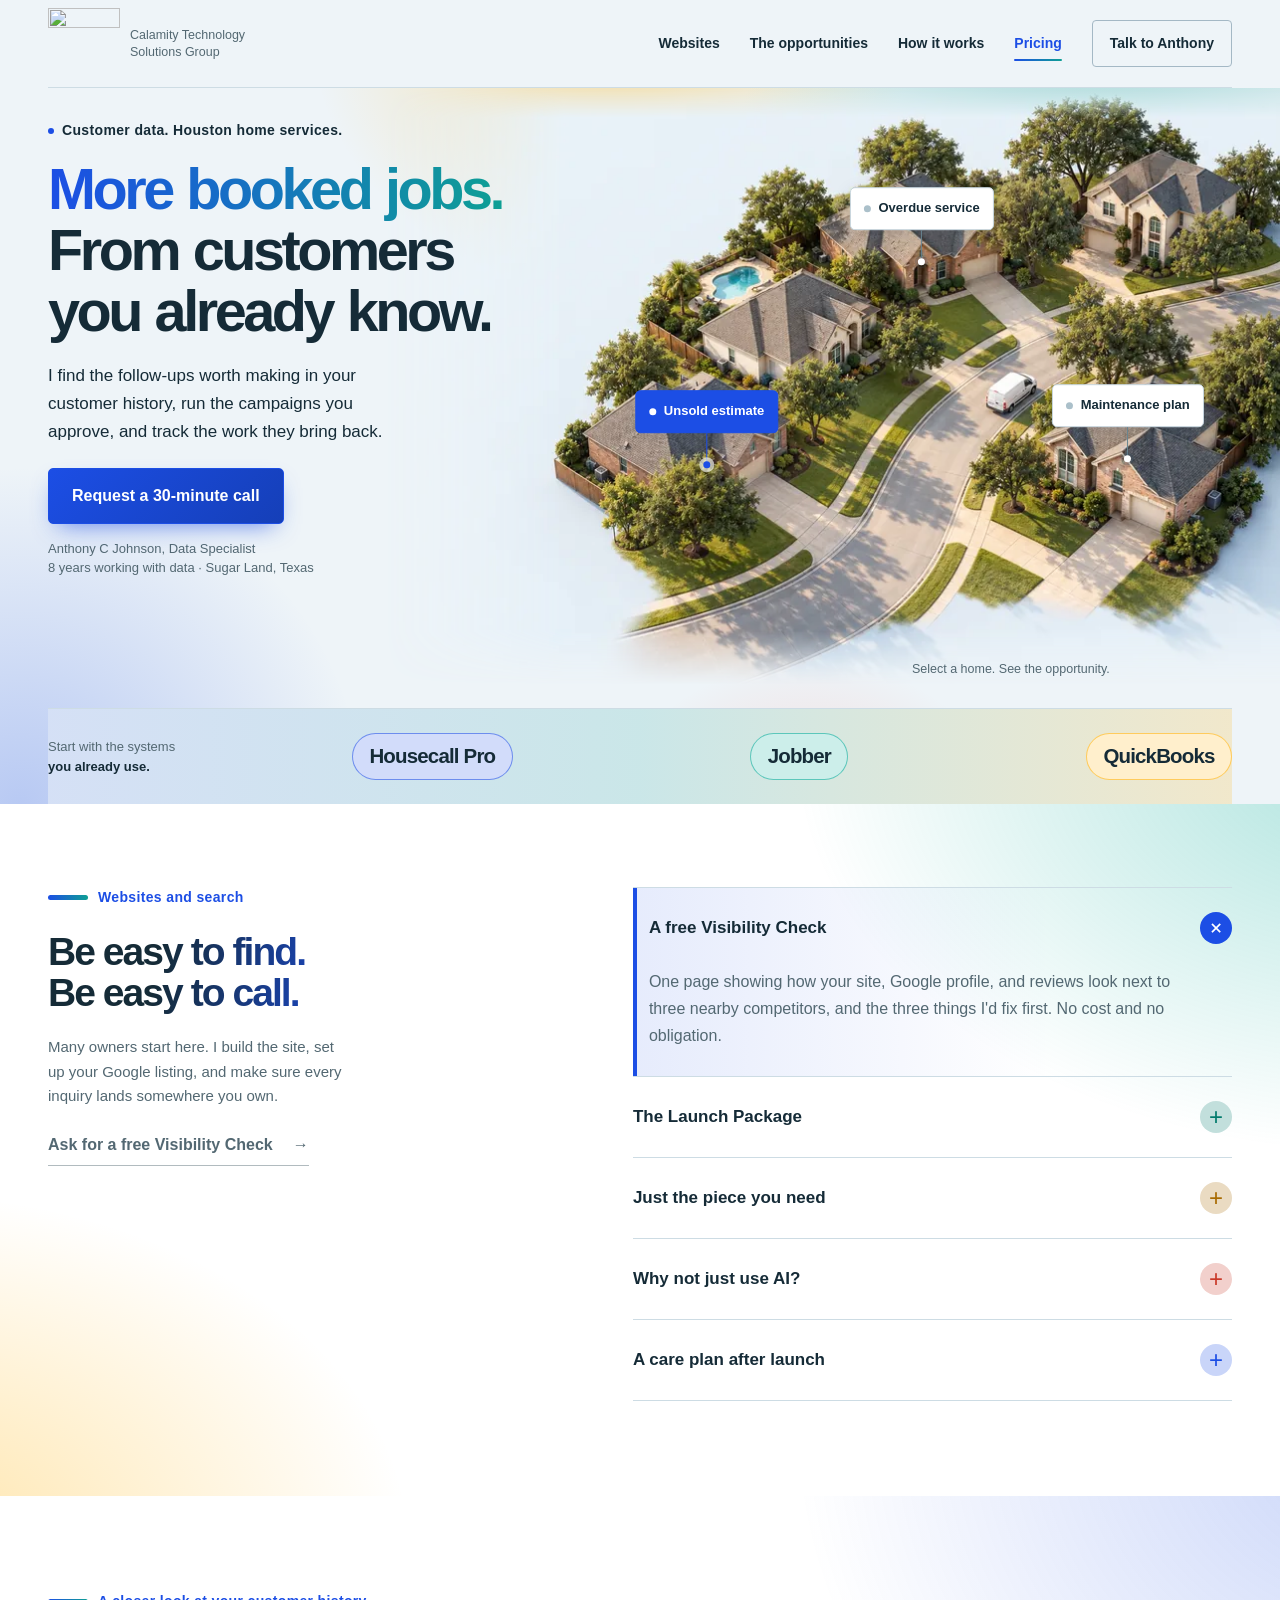
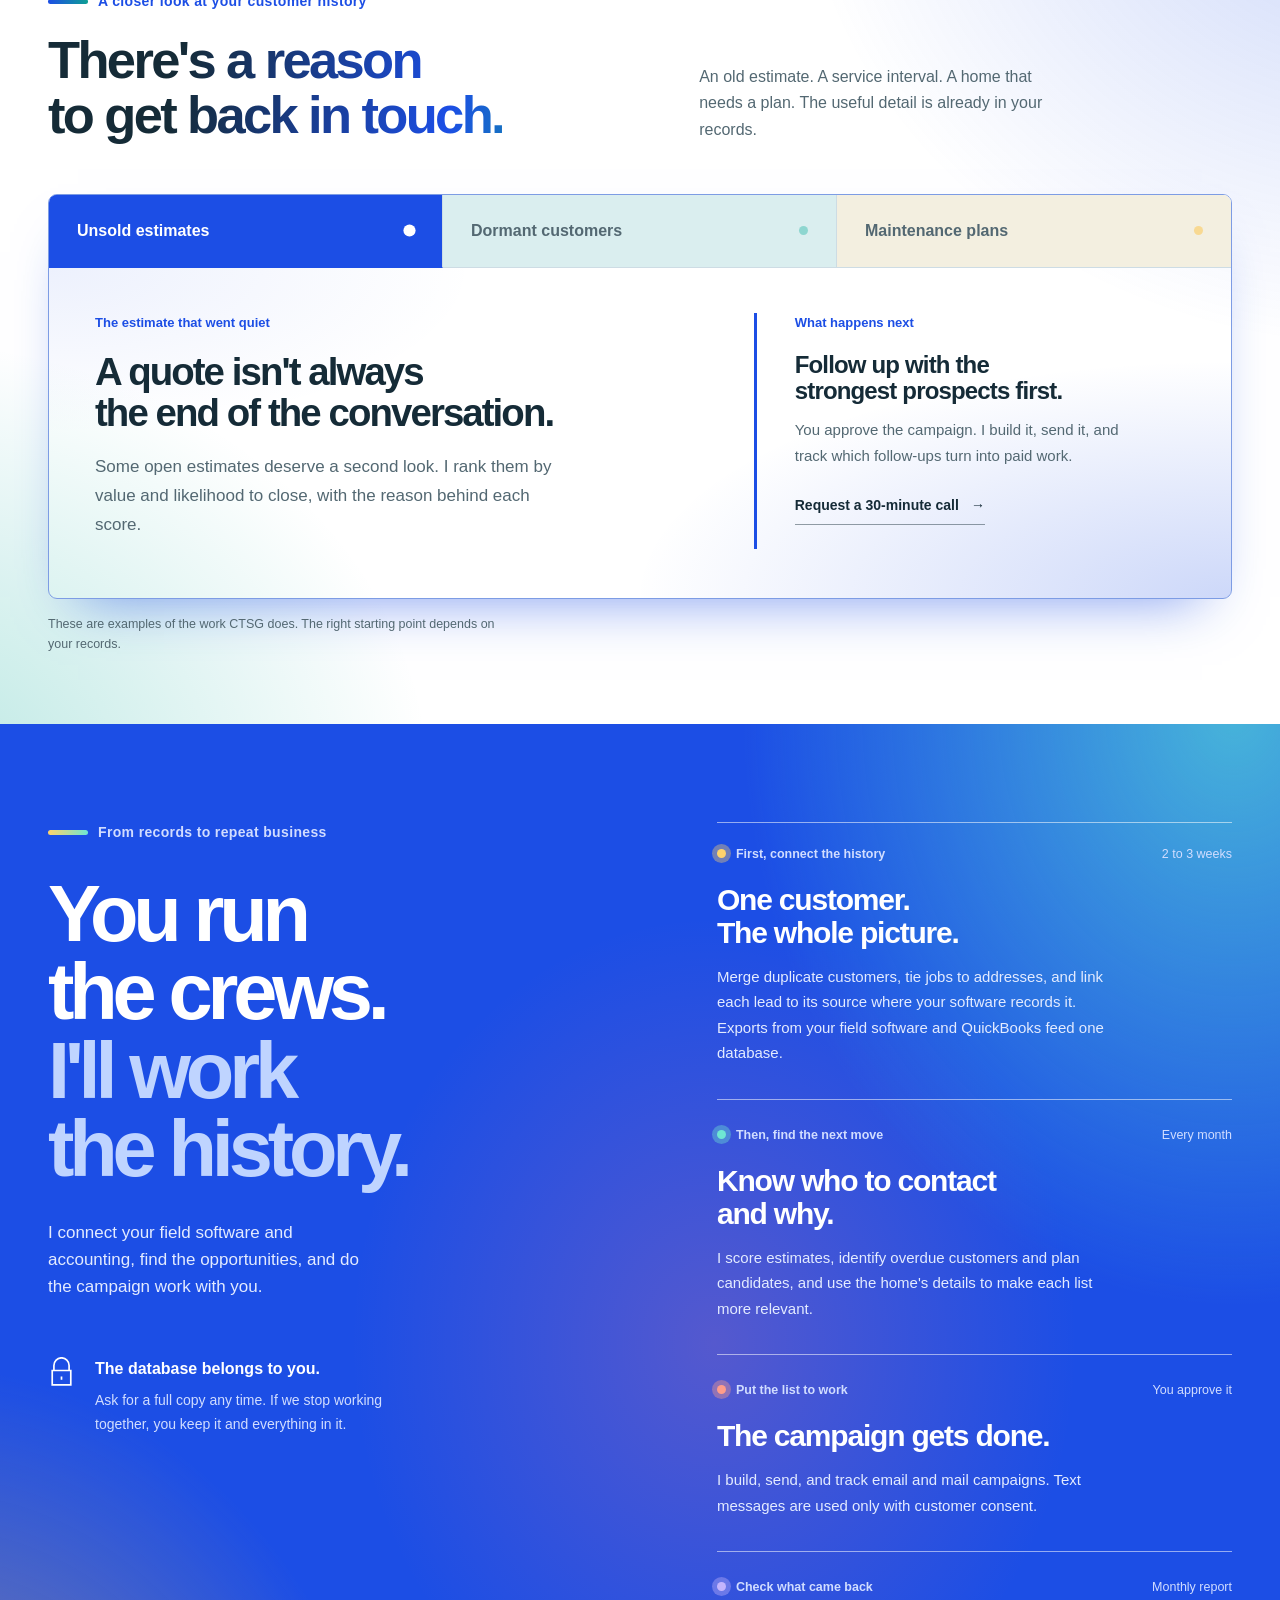
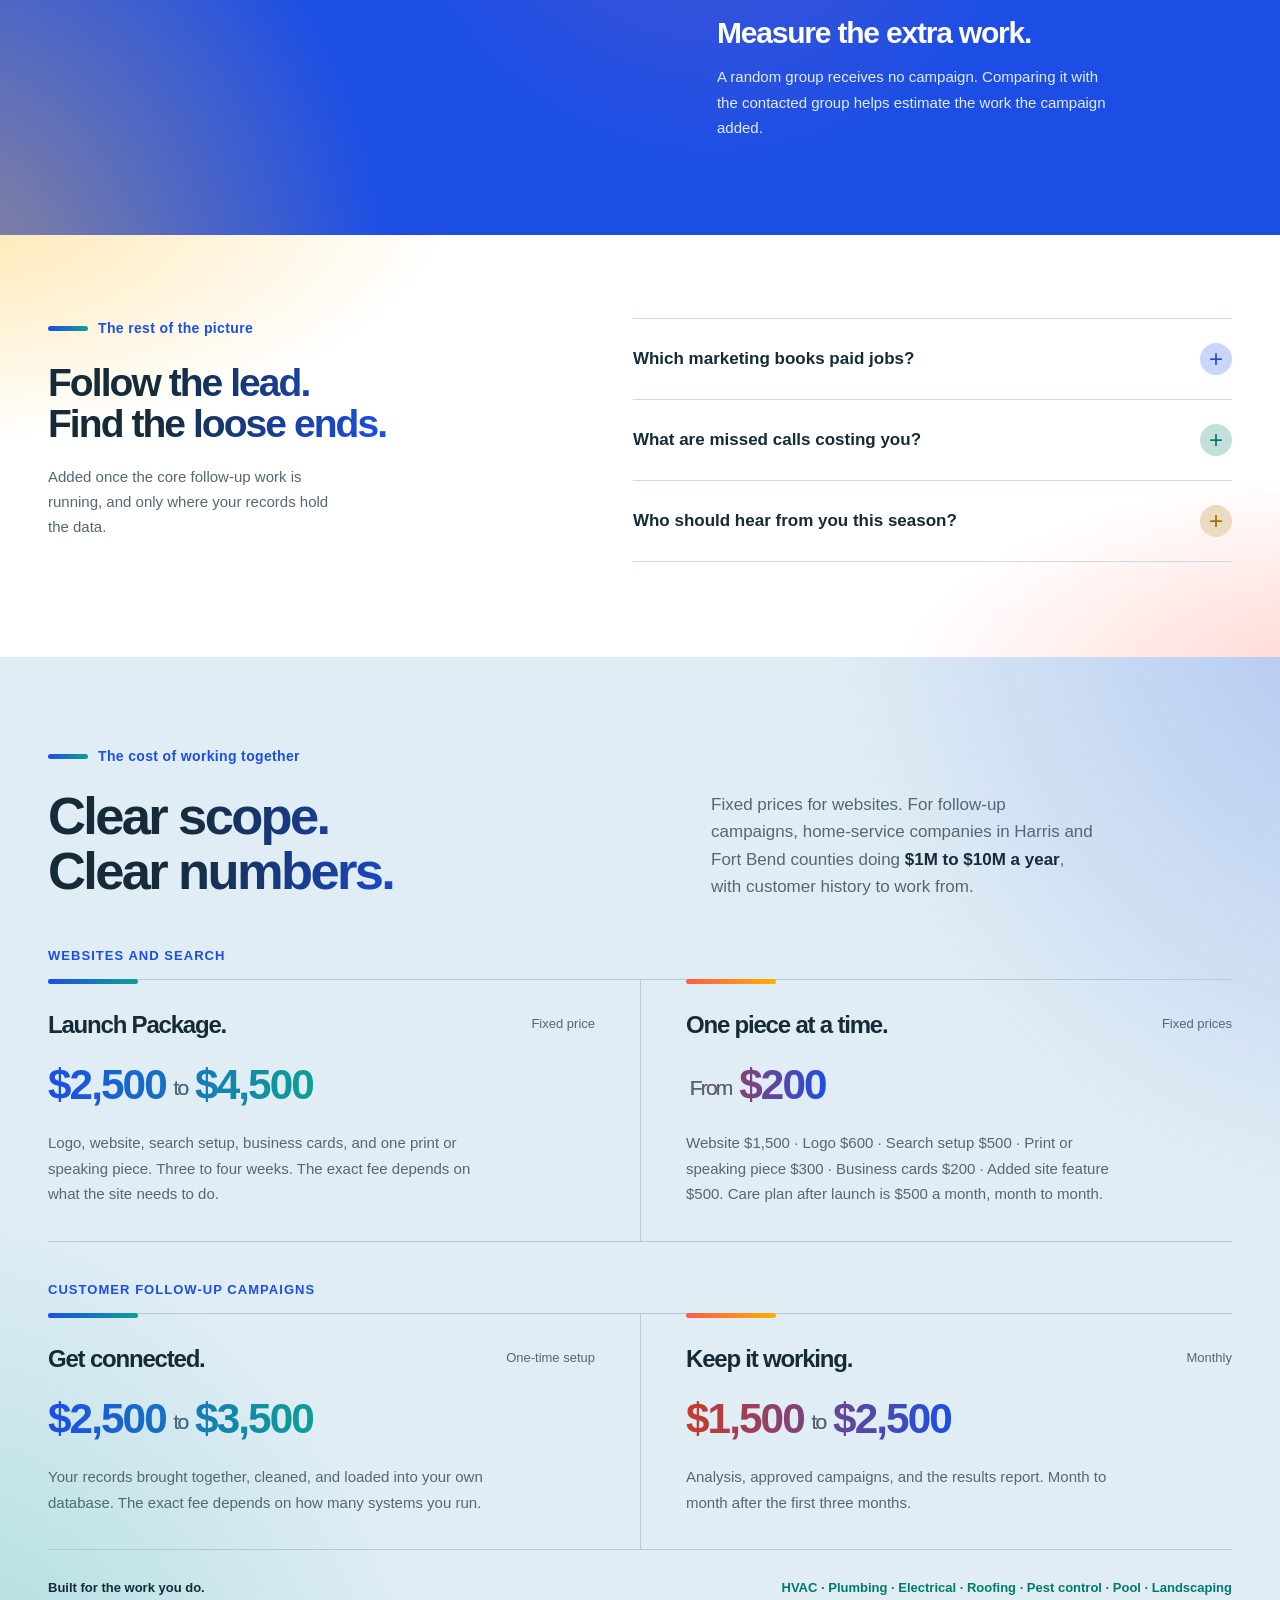
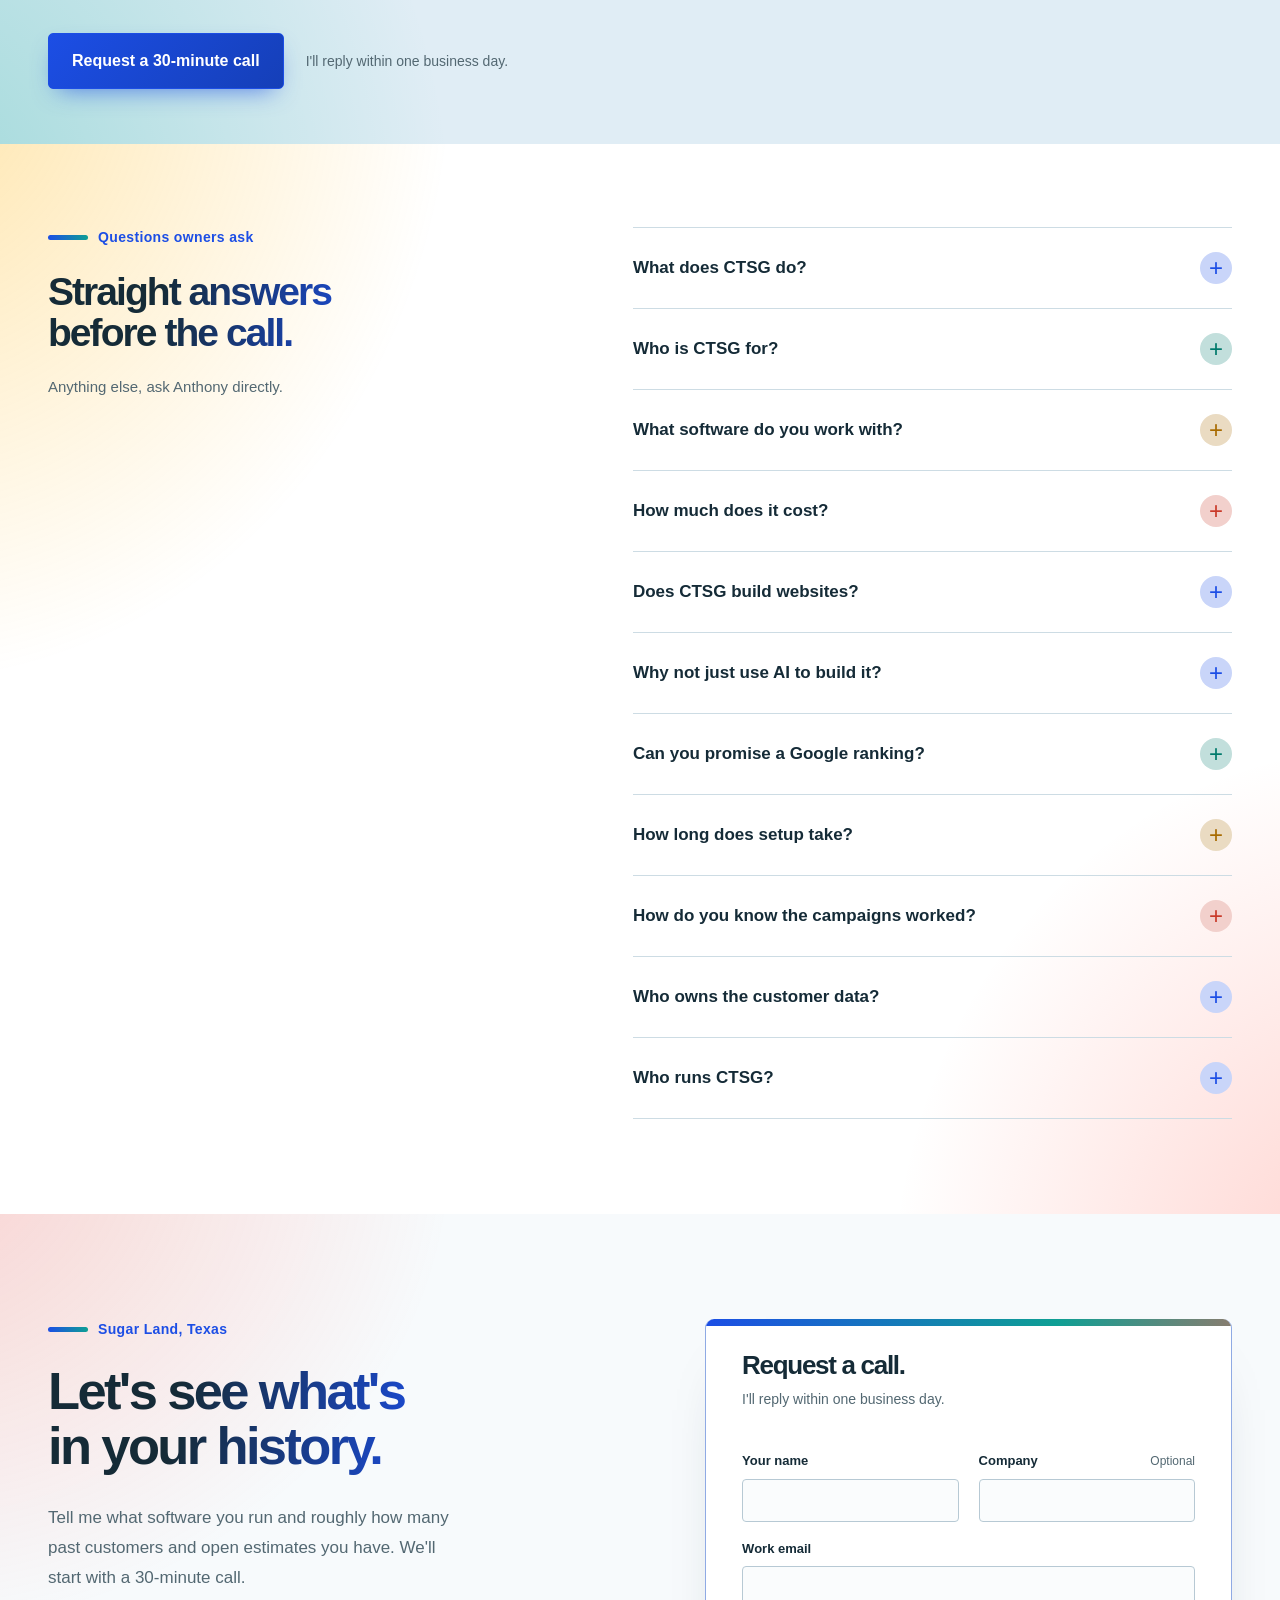
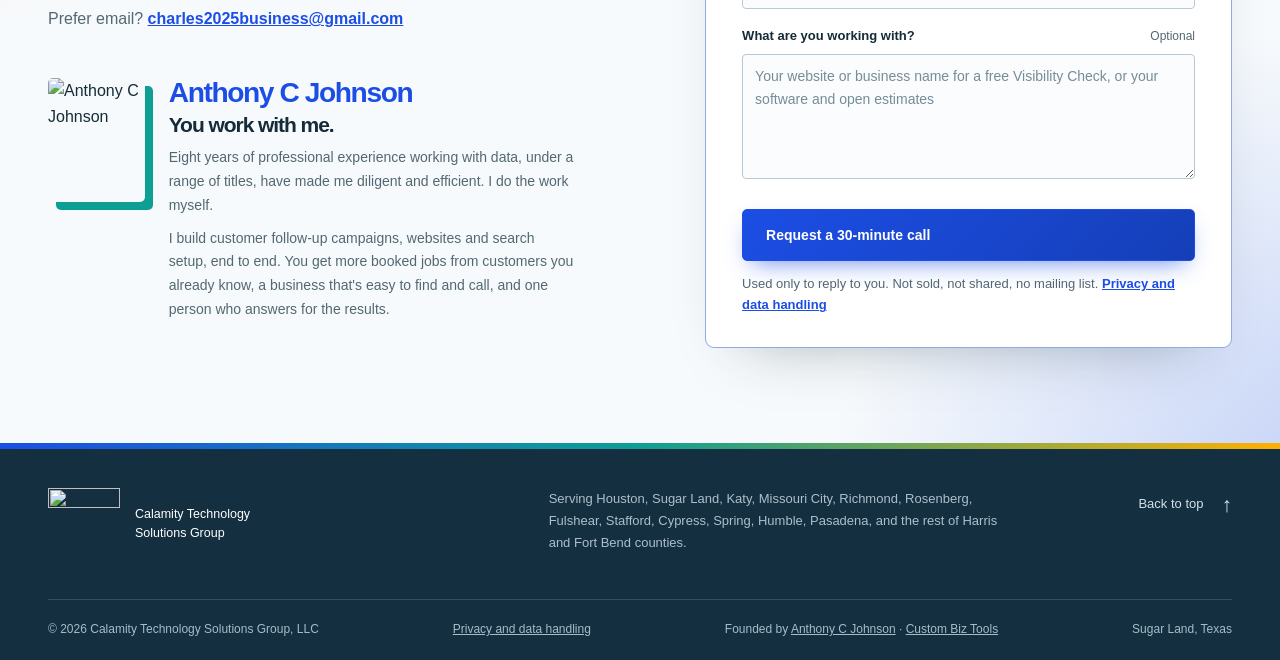
==== commit 5cfd71ef: "Websites offer, color and motion pass, bio rewrite, and a client reviews flow - Websites and search " ====
--- a/index.html
+++ b/index.html
@@ -33,7 +33,7 @@
   <link rel="apple-touch-icon" href="https://ctsg-htx.com/apple-touch-icon.png">
   <!-- Fall theme, Oct 1 to Nov 30 (styles.css + fall.js). ?season=fall or ?season=off previews it on any day. -->
   <script>(function () { var q = /[?&]season=(fall|off)/.exec(location.search), m = new Date().getMonth(); if (q ? q[1] === 'fall' : m === 9 || m === 10) { document.documentElement.classList.add('fall'); } }());</script>
-  <link rel="stylesheet" href="styles.css?v=15">
+  <link rel="stylesheet" href="styles.css?v=27">
   <link rel="preload" as="image" type="image/webp" href="assets/houston-neighborhood.webp" imagesrcset="assets/houston-neighborhood-900.webp 900w, assets/houston-neighborhood.webp 1536w" imagesizes="(max-width: 640px) 117vw, 70vw">
   <script type="application/ld+json">
   {
@@ -102,6 +102,15 @@
         "audience": { "@type": "BusinessAudience", "audienceType": "Home-service companies" }
       },
       {
+        "@type": "Service",
+        "@id": "https://ctsg-htx.com/#websites-and-search",
+        "name": "Websites and search setup",
+        "serviceType": "Website design, local search setup and brand launch packages",
+        "description": "Fixed-price websites with Google Business Profile setup, service-area pages and an inquiry form that saves to a database the client owns, plus a launch package with logo, business cards and print materials, and a monthly care plan.",
+        "provider": { "@id": "https://ctsg-htx.com/#organization" },
+        "audience": { "@type": "BusinessAudience", "audienceType": "Small business owners" }
+      },
+      {
         "@type": "FAQPage",
         "@id": "https://ctsg-htx.com/#faq",
         "mainEntity": [
@@ -127,6 +136,21 @@
           },
           {
             "@type": "Question",
+            "name": "Does CTSG build websites?",
+            "acceptedAnswer": { "@type": "Answer", "text": "Yes. The Launch Package is $2,500 to $4,500: a logo, a phone-ready website with an inquiry form that saves to a database you own, search setup, business cards and one print or speaking piece, in three to four weeks. Each piece is also sold on its own, from $200 for business cards to $1,500 for a website. A care plan after launch is $500 a month." }
+          },
+          {
+            "@type": "Question",
+            "name": "Why not just use AI to build it?",
+            "acceptedAnswer": { "@type": "Answer", "text": "CTSG uses AI every day, which is why the prices are fixed and the timelines are short. AI won't decide what your business needs, connect the domain, the Google listing, the database and the printer's file, or pick up when something breaks. You get the finished thing, working, and one person who answers for it." }
+          },
+          {
+            "@type": "Question",
+            "name": "Can you promise a Google ranking?",
+            "acceptedAnswer": { "@type": "Answer", "text": "No, and no one honestly can. CTSG reports what can be counted each month: calls, form leads, Google profile activity and page speed." }
+          },
+          {
+            "@type": "Question",
             "name": "How long does setup take?",
             "acceptedAnswer": { "@type": "Answer", "text": "Connecting your customer history usually takes 2 to 3 weeks. After that, the analysis and campaign work runs every month." }
           },
@@ -143,7 +167,7 @@
           {
             "@type": "Question",
             "name": "Who runs CTSG?",
-            "acceptedAnswer": { "@type": "Answer", "text": "Anthony Johnson, a data specialist in Sugar Land, Texas, with 7+ years in data analytics, reporting and SQL. He does the analysis, builds the campaigns and explains the report himself, with no account managers or subcontractors." }
+            "acceptedAnswer": { "@type": "Answer", "text": "Anthony Johnson, a data specialist in Sugar Land, Texas, with 8 years in data analytics, reporting and SQL. He does the analysis, builds the campaigns and explains the report himself, with no account managers or subcontractors." }
           }
         ]
       }
@@ -161,8 +185,10 @@
       </a>
       <button class="menu-toggle" type="button" aria-expanded="false" aria-controls="main-nav">Menu <span aria-hidden="true">+</span></button>
       <nav id="main-nav" aria-label="Main navigation">
+        <a href="#websites">Websites</a>
         <a href="#opportunities">The opportunities</a>
         <a href="#approach">How it works</a>
+        <a href="#reviews" id="nav-reviews" hidden>Reviews</a>
         <a href="#pricing">Pricing</a>
         <a class="nav-cta" href="#contact">Talk to Anthony</a>
       </nav>
@@ -177,7 +203,7 @@
           <h1 id="hero-title"><em>More booked jobs.</em><br> From customers<br> you already know.</h1>
           <p class="hero-copy">I find the follow-ups worth making in your customer history, run the campaigns you approve, and track the work they bring back.</p>
           <a class="button" href="#contact">Request a 30-minute call</a>
-          <p class="hero-note">With Anthony Johnson.<br>Data Specialist. Sugar Land, Texas.</p>
+          <p class="hero-note">Anthony C Johnson, Data Specialist<br>8 years working with data &middot; Sugar Land, Texas</p>
         </div>
         <div class="neighborhood" aria-label="Explore three customer follow-up opportunities">
           <picture>
@@ -210,6 +236,39 @@
       </div>
     </section>
 
+    <section class="wider-work" id="websites" aria-labelledby="websites-title">
+      <div class="shell wider-layout">
+        <div>
+          <p class="eyebrow">Websites and search</p>
+          <h2 id="websites-title">Be easy to find.<br>Be easy to call.</h2>
+          <p class="wider-note">Many owners start here. I build the site, set up your Google listing, and make sure every inquiry lands somewhere you own.</p>
+          <p class="wider-note"><a href="#contact" class="text-link">Ask for a free Visibility Check <span aria-hidden="true">→</span></a></p>
+        </div>
+        <div class="service-rows">
+          <details open>
+            <summary><span>A free Visibility Check</span><span class="disclosure-mark" aria-hidden="true">+</span></summary>
+            <p>One page showing how your site, Google profile, and reviews look next to three nearby competitors, and the three things I'd fix first. No cost and no obligation.</p>
+          </details>
+          <details>
+            <summary><span>The Launch Package</span><span class="disclosure-mark" aria-hidden="true">+</span></summary>
+            <p>For a new business or a new idea: logo, website, search setup, business cards, and one print or speaking piece, built together so they match. Fixed price, three to four weeks.</p>
+          </details>
+          <details>
+            <summary><span>Just the piece you need</span><span class="disclosure-mark" aria-hidden="true">+</span></summary>
+            <p>Every part of the package is also sold on its own: a logo, a website, search setup, business cards, or a print piece. Each has a fixed price, listed below.</p>
+          </details>
+          <details>
+            <summary><span>Why not just use AI?</span><span class="disclosure-mark" aria-hidden="true">+</span></summary>
+            <p>I use AI every day, and it is why these prices are fixed and the timelines are short. What it won't do is decide what your business needs, pick the one logo out of fifty, connect the domain, the Google listing, the database and the printer's file, or pick up when something breaks. You get the finished thing, working, and one person who answers for it.</p>
+          </details>
+          <details>
+            <summary><span>A care plan after launch</span><span class="disclosure-mark" aria-hidden="true">+</span></summary>
+            <p>I keep the site and listing current and send a one-page report each month: calls, form leads, and profile activity. I report what can be counted and never promise a ranking.</p>
+          </details>
+        </div>
+      </div>
+    </section>
+
     <section class="opportunities" id="opportunities" aria-labelledby="opportunities-title">
       <div class="shell">
         <div class="section-intro">
@@ -301,12 +360,38 @@
       </div>
     </section>
 
+    <section class="reviews" id="reviews" aria-labelledby="reviews-title" hidden>
+      <div class="shell">
+        <div class="section-intro">
+          <p class="eyebrow">What clients say</p>
+          <h2 id="reviews-title">In their<br>own words.</h2>
+          <p>Reviews come straight from the people I have worked with, and each one is read and approved by me before it appears here.</p>
+        </div>
+        <div class="review-grid" id="review-list"></div>
+        <p class="reviews-foot"><a href="review.html" class="text-link">Worked with me? Leave a review <span aria-hidden="true">→</span></a></p>
+      </div>
+    </section>
+
     <section class="pricing" id="pricing" aria-labelledby="pricing-title">
       <div class="shell">
         <div class="pricing-top">
           <div><p class="eyebrow">The cost of working together</p><h2 id="pricing-title">Clear scope.<br>Clear numbers.</h2></div>
-          <p>For home-service companies in Harris and Fort Bend counties doing <strong>$1M to $10M a year</strong>, with customer history to work from.</p>
-        </div>
+          <p>Fixed prices for websites. For follow-up campaigns, home-service companies in Harris and Fort Bend counties doing <strong>$1M to $10M a year</strong>, with customer history to work from.</p>
+        </div>
+        <p class="ledger-label">Websites and search</p>
+        <div class="pricing-ledger">
+          <article class="price-item">
+            <div class="price-heading"><h3>Launch Package.</h3><span>Fixed price</span></div>
+            <p class="price">$2,500<span> to </span>$4,500</p>
+            <p>Logo, website, search setup, business cards, and one print or speaking piece. Three to four weeks. The exact fee depends on what the site needs to do.</p>
+          </article>
+          <article class="price-item">
+            <div class="price-heading"><h3>One piece at a time.</h3><span>Fixed prices</span></div>
+            <p class="price"><span>From </span>$200</p>
+            <p>Website $1,500 · Logo $600 · Search setup $500 · Print or speaking piece $300 · Business cards $200 · Added site feature $500. Care plan after launch is $500 a month, month to month.</p>
+          </article>
+        </div>
+        <p class="ledger-label">Customer follow-up campaigns</p>
         <div class="pricing-ledger">
           <article class="price-item">
             <div class="price-heading"><h3>Get connected.</h3><span>One-time setup</span></div>
@@ -350,6 +435,18 @@
             <p>A one-time setup of $2,500 to $3,500 brings your records together into your own database; the fee depends on how many systems you run. Ongoing analysis, approved campaigns and the results report are $1,500 to $2,500 a month, month to month after the first three months.</p>
           </details>
           <details>
+            <summary><span>Does CTSG build websites?</span><span class="disclosure-mark" aria-hidden="true">+</span></summary>
+            <p>Yes. The Launch Package is $2,500 to $4,500: a logo, a phone-ready website with an inquiry form that saves to a database you own, search setup, business cards and one print or speaking piece, in three to four weeks. Each piece is also sold on its own, from $200 for business cards to $1,500 for a website. A care plan after launch is $500 a month.</p>
+          </details>
+          <details>
+            <summary><span>Why not just use AI to build it?</span><span class="disclosure-mark" aria-hidden="true">+</span></summary>
+            <p>CTSG uses AI every day, which is why the prices are fixed and the timelines are short. AI won't decide what your business needs, connect the domain, the Google listing, the database and the printer's file, or pick up when something breaks. You get the finished thing, working, and one person who answers for it.</p>
+          </details>
+          <details>
+            <summary><span>Can you promise a Google ranking?</span><span class="disclosure-mark" aria-hidden="true">+</span></summary>
+            <p>No, and no one honestly can. CTSG reports what can be counted each month: calls, form leads, Google profile activity and page speed.</p>
+          </details>
+          <details>
             <summary><span>How long does setup take?</span><span class="disclosure-mark" aria-hidden="true">+</span></summary>
             <p>Connecting your customer history usually takes 2 to 3 weeks. After that, the analysis and campaign work runs every month.</p>
           </details>
@@ -363,7 +460,7 @@
           </details>
           <details>
             <summary><span>Who runs CTSG?</span><span class="disclosure-mark" aria-hidden="true">+</span></summary>
-            <p><a href="https://anthonyjctsg.com/">Anthony Johnson</a>, a data specialist in Sugar Land, Texas, with 7+ years in data analytics, reporting and SQL. I do the analysis, build the campaigns and explain the report myself. No account managers, no subcontractors.</p>
+            <p><a href="https://anthonyjctsg.com/">Anthony Johnson</a>, a data specialist in Sugar Land, Texas, with 8 years in data analytics, reporting and SQL. I do the analysis, build the campaigns and explain the report myself. No account managers, no subcontractors.</p>
           </details>
         </div>
       </div>
@@ -377,8 +474,8 @@
           <p class="contact-lead">Tell me what software you run and roughly how many past customers and open estimates you have. We'll start with a 30-minute call.</p>
           <p class="contact-email">Prefer email? <a href="mailto:charles2025business@gmail.com">charles2025business@gmail.com</a></p>
           <div class="anthony">
-            <img src="https://ctsg-htx.com/anthony.jpg" alt="Anthony Johnson" width="112" height="128" loading="lazy">
-            <div><h3>Anthony Johnson</h3><p class="anthony-intro">You work with me.</p><p>7+ years in data analytics, reporting, and SQL. I do the analysis, build the campaigns, and explain the report.</p><strong>No account managers. No subcontractors.</strong></div>
+            <img src="https://ctsg-htx.com/anthony.jpg" alt="Anthony C Johnson" width="112" height="128" loading="lazy">
+            <div><h3>Anthony C Johnson</h3><p class="anthony-intro">You work with me.</p><p>Eight years of professional experience working with data, under a range of titles, have made me diligent and efficient. I do the work myself.</p><p>I build customer follow-up campaigns, websites and search setup, end to end. You get more booked jobs from customers you already know, a business that's easy to find and call, and one person who answers for the results.</p></div>
           </div>
         </div>
         <div class="contact-form-area">
@@ -390,7 +487,7 @@
             <div class="field"><label for="inquiry-company">Company <span>Optional</span></label><input id="inquiry-company" type="text" autocomplete="organization" maxlength="160"></div>
           </div>
           <div class="field"><label for="inquiry-email">Work email</label><input id="inquiry-email" type="email" autocomplete="email" inputmode="email" maxlength="254" required></div>
-          <div class="field"><label for="inquiry-message">What are you working with? <span>Optional</span></label><textarea id="inquiry-message" maxlength="4000" rows="4" placeholder="Your software, past customers, and open estimates"></textarea></div>
+          <div class="field"><label for="inquiry-message">What are you working with? <span>Optional</span></label><textarea id="inquiry-message" maxlength="4000" rows="4" placeholder="Your website or business name for a free Visibility Check, or your software and open estimates"></textarea></div>
           <div class="visually-hidden" aria-hidden="true"><label for="inquiry-website">Leave this field empty</label><input id="inquiry-website" type="text" tabindex="-1" autocomplete="off"></div>
           <button type="submit" class="button form-button">Request a 30-minute call</button>
           <p class="form-privacy">Used only to reply to you. Not sold, not shared, no mailing list. <a href="privacy.html">Privacy and data handling</a></p>
@@ -413,7 +510,8 @@
   </footer>
   <script src="https://ctsg-htx.com/ctsg-data.js" defer></script>
   <script src="https://ctsg-htx.com/contact.js" defer></script>
-  <script src="script.js?v=4" defer></script>
+  <script src="reviews.js?v=2" defer></script>
+  <script src="script.js?v=5" defer></script>
   <script src="fall.js?v=2" defer></script>
 </body>
 </html>
--- a/styles.css
+++ b/styles.css
@@ -24,10 +24,10 @@
 h3{font-size:30px}
 p{max-width:65ch}
 .shell{width:var(--shell);margin-inline:auto}
-.eyebrow{font-size:12px;line-height:1.5;font-weight:600;letter-spacing:.025em}
-.button{display:inline-flex;justify-content:space-between;align-items:center;gap:28px;min-height:54px;padding:14px 23px;border:1px solid var(--blue);border-radius:5px;background:var(--blue);color:white;text-decoration:none;font-size:14px;font-weight:600;transition:background .18s,transform .18s}
+.eyebrow{font-size:14px;line-height:1.5;font-weight:600;letter-spacing:.025em}
+.button{display:inline-flex;justify-content:space-between;align-items:center;gap:28px;min-height:54px;padding:14px 23px;border:1px solid var(--blue);border-radius:5px;background:var(--blue);color:white;text-decoration:none;font-size:16px;font-weight:600;transition:background .18s,transform .18s}
 .button:hover{background:var(--deep-blue);transform:translateY(-2px)}
-.text-link{display:inline-flex;align-items:center;gap:20px;padding-block:7px;border-bottom:1px solid currentColor;text-decoration:none;font-size:14px;font-weight:600}
+.text-link{display:inline-flex;align-items:center;gap:20px;padding-block:7px;border-bottom:1px solid currentColor;text-decoration:none;font-size:16px;font-weight:600}
 .text-link:hover{color:var(--blue)}
 :focus-visible{outline:3px solid #faad37;outline-offset:5px}
 .skip-link{position:fixed;z-index:500;top:8px;left:8px;padding:10px 18px;transform:translateY(-150%);background:var(--ink);color:white}
@@ -37,9 +37,9 @@
 .header-inner{height:var(--head-height);display:flex;align-items:center;justify-content:space-between;border-bottom:1px solid var(--line)}
 .brand{display:flex;align-items:center;gap:10px;flex-shrink:0;text-decoration:none}
 .brand img{width:72px;height:auto;flex-shrink:0}
-.brand>span{font-size:10px;font-weight:500;line-height:1.35;color:var(--muted);white-space:nowrap}
+.brand>span{font-size:12.5px;font-weight:500;line-height:1.35;color:var(--muted);white-space:nowrap}
 #main-nav{display:flex;gap:30px;align-items:center}
-#main-nav a{font-size:12px;font-weight:600;text-decoration:none}
+#main-nav a{font-size:14px;font-weight:600;text-decoration:none}
 #main-nav a:hover{color:var(--blue)}
 #main-nav .nav-cta{display:flex;align-items:center;gap:21px;padding:11px 17px;border:1px solid #a4b8c5;border-radius:4px}
 #main-nav .nav-cta:hover{border-color:var(--blue)}
@@ -52,9 +52,9 @@
 .location-dot{display:inline-block;width:6px;height:6px;border-radius:50%;background:var(--blue)}
 .hero h1{position:relative;font-size:clamp(42px,4.5vw,64px);margin-bottom:20px}
 .hero h1 em{font-style:normal;color:var(--blue);white-space:nowrap}
-.hero-copy{max-width:360px;font-size:15px;line-height:1.65;margin-bottom:22px}
+.hero-copy{max-width:360px;font-size:17px;line-height:1.65;margin-bottom:22px}
 .hero-content .button{max-width:none}
-.hero-note{margin-top:15px;font-size:11px;line-height:1.5;color:var(--muted)}
+.hero-note{margin-top:15px;font-size:13px;line-height:1.5;color:var(--muted)}
 .neighborhood{position:absolute;top:var(--scene-top);right:0;width:70%;max-width:calc((var(--hero-height) - var(--scene-top)) * 1.5);aspect-ratio:3/2;z-index:1}
 .neighborhood picture{display:contents}
 .neighborhood-image{width:100%;height:100%;object-fit:contain;pointer-events:none;user-select:none;mask-image:linear-gradient(to bottom,transparent,#000 5%,#000 91%,transparent),linear-gradient(to right,transparent,#000 20%);mask-composite:intersect}
@@ -62,7 +62,7 @@
 .pin-estimates{left:36%;top:63%}
 .pin-dormant{left:60%;top:29%}
 .pin-plans{left:83%;top:62%}
-.pin-label{display:flex;align-items:center;gap:8px;background:white;padding:10px 13px;border:1px solid #c7d6df;border-radius:5px;font-size:11px;font-weight:600;white-space:nowrap;box-shadow:0 5px 18px #1c374522;transition:transform .2s,background .2s,color .2s}
+.pin-label{display:flex;align-items:center;gap:8px;background:white;padding:10px 13px;border:1px solid #c7d6df;border-radius:5px;font-size:13px;font-weight:600;white-space:nowrap;box-shadow:0 5px 18px #1c374522;transition:transform .2s,background .2s,color .2s}
 .pin-label i{width:7px;height:7px;display:block;border-radius:50%;background:#abc0ca}
 .pin-stem{height:31px;width:1px;background:#688490;position:relative}
 .pin-stem:after{content:"";position:absolute;width:7px;height:7px;bottom:-4px;left:-3px;border-radius:50%;background:white;box-shadow:0 0 0 3px #36536833}
@@ -71,16 +71,16 @@
 .home-pin.is-active .pin-label i{background:white}
 .home-pin.is-active .pin-stem{background:var(--blue)}
 .home-pin.is-active .pin-stem:after{background:var(--blue);box-shadow:0 0 0 4px #fff9}
-.scene-caption{position:absolute;right:19%;bottom:1%;font-size:10px;font-weight:500;color:var(--muted)}
+.scene-caption{position:absolute;right:19%;bottom:1%;font-size:12.5px;font-weight:500;color:var(--muted)}
 .scene-note{position:absolute;left:30%;bottom:0;width:48%;max-width:350px;padding:18px 24px 16px 20px;background:#fff;border:1px solid var(--line);border-radius:7px;box-shadow:0 12px 40px #152b371c;z-index:5}
 .scene-note[hidden]{display:none}
-.scene-note>p{font-size:13px;font-weight:650;line-height:1.4;padding-right:10px}
-.scene-note>span{display:block;margin-top:7px;font-size:11px;line-height:1.55;color:var(--muted)}
-.scene-note>a{display:flex;justify-content:space-between;align-items:center;margin-top:10px;font-size:11px;font-weight:600;color:var(--blue);text-decoration:none}
+.scene-note>p{font-size:15px;font-weight:650;line-height:1.4;padding-right:10px}
+.scene-note>span{display:block;margin-top:7px;font-size:13px;line-height:1.55;color:var(--muted)}
+.scene-note>a{display:flex;justify-content:space-between;align-items:center;margin-top:10px;font-size:13px;font-weight:600;color:var(--blue);text-decoration:none}
 .scene-close{position:absolute;top:7px;right:9px;border:0;background:none;color:var(--muted);font-size:20px;line-height:1;padding:3px}
 .neighborhood.is-inspecting .scene-caption{visibility:hidden}
 .systems-strip{position:relative;z-index:1;display:flex;align-items:center;justify-content:space-between;gap:35px;min-height:96px;border-top:1px solid var(--line);background:var(--paper)}
-.systems-strip>p{font-size:11px;color:var(--muted);line-height:1.5;white-space:nowrap}
+.systems-strip>p{font-size:13px;color:var(--muted);line-height:1.5;white-space:nowrap}
 .systems-strip strong{color:var(--ink);font-weight:600}
 .system-names{display:flex;align-items:center;justify-content:space-between;gap:34px;flex:1;max-width:880px}
 .system-names span{font-size:clamp(16px,1.6vw,25px);font-weight:650;letter-spacing:-.04em;color:#334f5d}
@@ -90,85 +90,88 @@
 .section-intro>p:last-child{max-width:365px;font-size:16px;line-height:1.65;color:var(--muted);padding-bottom:4px}
 .opportunity-workspace{margin-top:47px;border:1px solid var(--line);border-radius:9px;overflow:hidden}
 .opportunity-tabs{display:grid;grid-template-columns:repeat(3,1fr);background:#f2f6f9}
-.opportunity-tab{display:flex;align-items:center;justify-content:space-between;gap:12px;padding:23px 28px;text-align:left;border:0;border-right:1px solid var(--line);border-bottom:1px solid var(--line);background:none;color:var(--muted);font-size:14px;font-weight:600;position:relative}
+.opportunity-tab{display:flex;align-items:center;justify-content:space-between;gap:12px;padding:23px 28px;text-align:left;border:0;border-right:1px solid var(--line);border-bottom:1px solid var(--line);background:none;color:var(--muted);font-size:16px;font-weight:600;position:relative}
 .opportunity-tab:last-child{border-right:0}
 .opportunity-tab.is-active{background:white;border-bottom-color:white;color:var(--blue)}
 .opportunity-tab.is-active:before{position:absolute;content:"";height:3px;inset:0 0 auto;background:var(--blue)}
 .opportunity-tab:hover{color:var(--blue)}
 .opportunity-detail{display:grid;grid-template-columns:1.3fr 1fr;gap:9%;padding:45px 46px 49px;min-height:330px}
-.detail-kicker{font-size:11px;font-weight:600;color:var(--muted);margin-bottom:19px}
+.detail-kicker{font-size:13px;font-weight:600;color:var(--muted);margin-bottom:19px}
 .opportunity-head h3{font-size:clamp(28px,3vw,43px);margin-bottom:19px}
-.opportunity-head>p:last-child{max-width:480px;font-size:15px;color:var(--muted);line-height:1.7}
+.opportunity-head>p:last-child{max-width:480px;font-size:17px;color:var(--muted);line-height:1.7}
 .opportunity-action{position:relative;border-left:1px solid var(--line);padding-left:38px}
 .opportunity-action h4{max-width:290px;font-size:24px;letter-spacing:-.035em;margin-bottom:14px}
-.opportunity-action>p:not(.detail-kicker){max-width:345px;font-size:13px;color:var(--muted);line-height:1.7}
-.opportunity-action .text-link{font-size:12px;margin-top:19px;gap:12px}
-.example-note{font-size:10px;margin-top:15px;color:var(--muted)}
+.opportunity-action>p:not(.detail-kicker){max-width:345px;font-size:15px;color:var(--muted);line-height:1.7}
+.opportunity-action .text-link{font-size:14px;margin-top:19px;gap:12px}
+.example-note{font-size:12.5px;margin-top:15px;color:var(--muted)}
 .approach{padding:98px 0 94px;background:var(--blue);color:#fff}
 .approach-layout{display:grid;grid-template-columns:1fr 1fr;gap:13%}
 .approach-intro .eyebrow{color:#d1dcff;margin-bottom:32px}
 .approach-intro h2{font-size:clamp(60px,6.2vw,92px);line-height:.99;letter-spacing:-.065em}
 .approach-intro h2>span{color:#bfd4ff}
-.approach-intro>p:last-of-type{max-width:330px;margin-top:30px;color:#e3ebff;font-size:15px}
+.approach-intro>p:last-of-type{max-width:330px;margin-top:30px;color:#e3ebff;font-size:17px}
 .ownership-note{display:flex;align-items:start;gap:20px;margin-top:56px;max-width:365px}
 .ownership-note svg{width:27px;height:32px;flex-shrink:0;margin-top:1px}
-.ownership-note strong{font-size:14px;font-weight:600}
-.ownership-note p{margin-top:7px;font-size:12px;line-height:1.7;color:#d1ddff}
+.ownership-note strong{font-size:16px;font-weight:600}
+.ownership-note p{margin-top:7px;font-size:14px;line-height:1.7;color:#d1ddff}
 .rhythm-step{padding:25px 0 33px;border-top:1px solid #ffffff55}
 .rhythm-step:first-child{padding-top:21px}
 .rhythm-step:last-child{padding-bottom:0}
-.step-label{display:flex;justify-content:space-between;gap:20px;margin-bottom:19px;font-size:10px;color:#d1ddff}
+.step-label{display:flex;justify-content:space-between;gap:20px;margin-bottom:19px;font-size:12.5px;color:#d1ddff}
 .step-label span:first-child{font-weight:600}
 .rhythm-step h3{font-size:30px;letter-spacing:-.04em;margin-bottom:15px;line-height:1.1}
-.rhythm-step p{max-width:400px;font-size:13px;line-height:1.7;color:#e3ebff}
+.rhythm-step p{max-width:400px;font-size:15px;line-height:1.7;color:#e3ebff}
 .wider-work{padding:83px 0 95px;background:#fff}
 .wider-layout{display:grid;grid-template-columns:.85fr 1.15fr;gap:12%;align-items:start}
 .wider-layout .eyebrow{margin-bottom:23px;color:var(--blue)}
 .wider-layout h2{font-size:39px}
-.wider-note{margin-top:18px;max-width:300px;font-size:13px;line-height:1.65;color:var(--muted)}
+.wider-note{margin-top:18px;max-width:300px;font-size:15px;line-height:1.65;color:var(--muted)}
 .service-rows{border-top:1px solid var(--line)}
 .service-rows details{border-bottom:1px solid var(--line)}
-.service-rows summary{display:flex;align-items:center;justify-content:space-between;gap:20px;padding:24px 0;list-style:none;font-size:15px;font-weight:600;cursor:pointer}
+.service-rows summary{display:flex;align-items:center;justify-content:space-between;gap:20px;padding:24px 0;list-style:none;font-size:17px;font-weight:600;cursor:pointer}
 .service-rows summary::-webkit-details-marker{display:none}
 .disclosure-mark{font-size:24px;font-weight:400;color:var(--blue);line-height:1}
 .service-rows details[open] .disclosure-mark{transform:rotate(45deg)}
-.service-rows details p{padding:0 35px 26px 0;color:var(--muted);font-size:14px;line-height:1.7}
+.service-rows details p{padding:0 35px 26px 0;color:var(--muted);font-size:16px;line-height:1.7}
 .pricing{padding:89px 0 37px;background:#e0edf5}
 .pricing-top{display:grid;grid-template-columns:1fr 1fr;gap:12%;align-items:end;margin-bottom:43px}
 .pricing-top .eyebrow{margin-bottom:21px;color:var(--blue)}
-.pricing-top>p{max-width:382px;font-size:15px;color:var(--muted);margin-bottom:3px}
+.pricing-top>p{max-width:382px;font-size:17px;color:var(--muted);margin-bottom:3px}
 .pricing-top strong{font-weight:600;color:var(--ink)}
 .pricing-ledger{display:grid;grid-template-columns:1fr 1fr;border-block:1px solid #b5cad7}
+.ledger-label{margin:0 0 12px;font-size:13px;font-weight:600;letter-spacing:.08em;text-transform:uppercase;color:var(--blue)}
+.pricing-ledger+.ledger-label{margin-top:38px}
+.wider-note+.wider-note{margin-top:16px}
 .price-item{padding:32px 45px 34px 0}
 .price-item+article{border-left:1px solid #b5cad7;padding-left:45px;padding-right:0}
 .price-heading{display:flex;justify-content:space-between;align-items:center;gap:15px}
 .price-heading h3{font-size:24px}
-.price-heading>span{font-size:11px;color:var(--muted)}
+.price-heading>span{font-size:13px;color:var(--muted)}
 .price{margin:23px 0 17px;font-size:clamp(32px,3.3vw,47px);font-weight:600;letter-spacing:-.045em;white-space:nowrap;line-height:1.2}
 .price span{font-size:.5em;font-weight:400;color:var(--muted);vertical-align:middle;margin-inline:.18em}
-.price-item>p:last-child{max-width:440px;font-size:13px;color:var(--muted);line-height:1.7}
-.trade-footer{display:flex;justify-content:space-between;gap:30px;margin-top:28px;font-size:11px;color:var(--muted)}
+.price-item>p:last-child{max-width:440px;font-size:15px;color:var(--muted);line-height:1.7}
+.trade-footer{display:flex;justify-content:space-between;gap:30px;margin-top:28px;font-size:13px;color:var(--muted)}
 .trade-footer p:first-child{font-weight:600;color:var(--ink)}
 .pricing-cta{display:flex;align-items:center;gap:22px;margin-top:34px;padding-bottom:18px}
-.pricing-cta p{font-size:12px;color:var(--muted)}
-.form-privacy{margin-top:13px;font-size:11px;line-height:1.6;color:var(--muted);max-width:none}
+.pricing-cta p{font-size:14px;color:var(--muted)}
+.form-privacy{margin-top:13px;font-size:13px;line-height:1.6;color:var(--muted);max-width:none}
 .form-privacy a{color:var(--blue);font-weight:600}
 .sticky-cta{display:none}
 .contact{padding:105px 0 95px;background:#f7fafc}
 .contact-layout{display:grid;grid-template-columns:1fr 1fr;gap:11%}
 .contact-intro>.eyebrow{margin-bottom:23px;color:var(--blue)}
 .contact-intro h2{font-size:clamp(40px,4.1vw,61px)}
-.contact-lead{margin-top:25px;max-width:410px;font-size:15px;line-height:1.75;color:var(--muted)}
-.contact-email{margin-top:14px;font-size:14px;color:var(--muted)}
+.contact-lead{margin-top:25px;max-width:410px;font-size:17px;line-height:1.75;color:var(--muted)}
+.contact-email{margin-top:14px;font-size:16px;color:var(--muted)}
 .contact-email a{color:var(--blue);font-weight:600;overflow-wrap:anywhere}
 .footer-bottom a{color:inherit}
-.legal-back{font-size:13px;font-weight:600;color:var(--blue);text-decoration:none}
+.legal-back{font-size:15px;font-weight:600;color:var(--blue);text-decoration:none}
 .legal-back:hover{text-decoration:underline}
 .legal{padding:64px 0 90px;background:#fff}
 .legal-body{max-width:720px}
 .legal h1{font-size:clamp(36px,5vw,56px);margin:14px 0 22px}
 .legal h2{font-size:clamp(24px,2.6vw,30px);margin:46px 0 14px}
-.legal p,.legal li{max-width:none;font-size:15px;line-height:1.75;color:var(--muted)}
+.legal p,.legal li{max-width:none;font-size:17px;line-height:1.75;color:var(--muted)}
 .legal p+p{margin-top:12px}
 .legal .legal-lead{font-size:17px;color:var(--ink)}
 .legal ul{margin:16px 0 0;padding-left:20px}
@@ -179,23 +182,24 @@
 .anthony{display:flex;align-items:flex-start;gap:24px;margin-top:46px}
 .anthony img{width:100px;height:124px;object-fit:cover;object-position:center 22%;border-radius:5px}
 .anthony h3{font-size:clamp(24px,2.2vw,30px);font-weight:700;color:var(--blue);margin:0 0 6px}
-.anthony p{font-size:12px;line-height:1.7;color:var(--muted);max-width:305px}
+.anthony p{font-size:14px;line-height:1.7;color:var(--muted);max-width:420px}
+.anthony p+p{margin-top:9px}
 .anthony .anthony-intro{font-size:21px;font-weight:650;letter-spacing:-.05em;line-height:1.06;color:var(--ink);margin-bottom:10px}
-.anthony strong{display:block;font-size:10px;font-weight:600;margin-top:13px}
+.anthony strong{display:block;font-size:12.5px;font-weight:600;margin-top:13px}
 .inquiry-form{background:#fff;border:1px solid var(--line);border-radius:9px;padding:33px 36px 31px}
 .inquiry-form h3{font-size:26px}
-.form-intro{font-size:12px;color:var(--muted);margin-top:9px;margin-bottom:23px}
+.form-intro{font-size:14px;color:var(--muted);margin-top:9px;margin-bottom:23px}
 .form-row{display:grid;grid-template-columns:1fr 1fr;gap:20px}
 .field{margin-top:17px}
-.field label{display:flex;align-items:center;justify-content:space-between;gap:9px;font-size:11px;font-weight:600;margin-bottom:7px}
-.field label span{font-size:9px;font-weight:400;color:var(--muted)}
-.field input,.field textarea{width:100%;border:1px solid #b7c9d4;background:#fafcfd;border-radius:4px;color:var(--ink);font-size:14px;padding:10px 12px}
+.field label{display:flex;align-items:center;justify-content:space-between;gap:9px;font-size:13px;font-weight:600;margin-bottom:7px}
+.field label span{font-size:12px;font-weight:400;color:var(--muted)}
+.field input,.field textarea{width:100%;border:1px solid #b7c9d4;background:#fafcfd;border-radius:4px;color:var(--ink);font-size:16px;padding:10px 12px}
 .field input{height:43px}
 .field textarea{resize:vertical;min-height:109px}
-.field textarea::placeholder{color:#768c98;font-size:12px}
+.field textarea::placeholder{color:#768c98;font-size:14px}
 .field input:focus,.field textarea:focus{outline:2px solid var(--blue);outline-offset:2px}
-.form-button{margin-top:23px;width:100%;min-height:49px;font-size:12px}
-.form-status{font-size:12px;color:var(--muted);margin-top:13px}
+.form-button{margin-top:23px;width:100%;min-height:49px;font-size:14px}
+.form-status{font-size:14px;color:var(--muted);margin-top:13px}
 .form-status:empty{display:none}
 .form-status.is-ok{padding:24px;border:1px solid var(--line);border-radius:7px;background:white;color:var(--ink);font-size:16px}
 .form-status.is-error{color:#a62b2b}
@@ -204,28 +208,28 @@
 .footer-main{display:grid;grid-template-columns:1fr 1.2fr auto;align-items:start;gap:55px}
 .footer-brand{display:flex;gap:15px;align-items:center;color:#fff;text-decoration:none}
 .footer-brand img{width:72px;height:auto;flex-shrink:0}
-.footer-brand span{font-size:10px;line-height:1.5;font-weight:400}
-.footer-main>p{font-size:11px;line-height:1.7;color:#adbfcb}
-.back-top{display:flex;gap:18px;align-items:center;font-size:11px;text-decoration:none;white-space:nowrap}
+.footer-brand span{font-size:12.5px;line-height:1.5;font-weight:400}
+.footer-main>p{font-size:13px;line-height:1.7;color:#adbfcb}
+.back-top{display:flex;gap:18px;align-items:center;font-size:13px;text-decoration:none;white-space:nowrap}
 .back-top span{font-size:21px}
-.footer-bottom{display:flex;justify-content:space-between;gap:20px;margin-top:39px;padding-top:20px;border-top:1px solid #ffffff26;font-size:9px;color:#a7bcc8}
+.footer-bottom{display:flex;justify-content:space-between;gap:20px;margin-top:39px;padding-top:20px;border-top:1px solid #ffffff26;font-size:12px;color:#a7bcc8}
 @media(max-width:1120px){
 :root{--shell:calc(100% - 64px);--head-height:80px}
 #main-nav{gap:24px}
 .hero{--hero-height:540px;--scene-top:40px}
 .hero-content{padding-top:48px}
-.hero-copy{max-width:330px;font-size:14px}
+.hero-copy{max-width:330px;font-size:16px}
 .hero h1{font-size:clamp(36px,4.5vw,50px)}
 .neighborhood{right:-4%;width:78%}
-.pin-label{padding:9px 11px;font-size:11px;gap:6px}
+.pin-label{padding:9px 11px;font-size:13px;gap:6px}
 .pin-plans{left:79%}
 .pin-stem{height:25px}
-.scene-caption{bottom:1%;right:18%;font-size:9px}
+.scene-caption{bottom:1%;right:18%;font-size:12px}
 .scene-note{left:32%;bottom:2%;width:52%;padding:15px 22px 14px 16px}
-.hero .eyebrow{font-size:10px}
+.hero .eyebrow{font-size:12.5px}
 .opportunity-detail{padding:34px;gap:6%}
 .opportunity-action{padding-left:28px}
-.opportunity-tabs button{padding:19px 22px;font-size:12px}
+.opportunity-tabs button{padding:19px 22px;font-size:14px}
 .approach-layout{gap:10%}
 .price-item{padding-right:30px}.price-item+article{padding-left:30px}
 .price-heading h3{font-size:22px}
@@ -237,37 +241,37 @@
 @media(max-width:800px){
 :root{--shell:calc(100% - 40px);--head-height:72px}
 .brand img{width:60px}
-#main-nav{gap:18px}#main-nav a{font-size:11px}#main-nav .nav-cta{padding:8px 12px;gap:12px}
+#main-nav{gap:18px}#main-nav a{font-size:13px}#main-nav .nav-cta{padding:8px 12px;gap:12px}
 .hero{--hero-height:510px;--scene-top:72px}
 .hero-content{padding-top:40px}
 .hero h1{font-size:clamp(32px,4.9vw,40px)}
-.hero-content>*{max-width:45%}.hero-copy{font-size:13px}
-.hero-content .button{font-size:12px;padding:12px 16px;min-height:49px;gap:17px}
-.hero-note{font-size:10px}
+.hero-content>*{max-width:45%}.hero-copy{font-size:15px}
+.hero-content .button{font-size:14px;padding:12px 16px;min-height:49px;gap:17px}
+.hero-note{font-size:12.5px}
 .pin-plans{left:80%;top:64%}
-.pin-label{font-size:10px;padding:8px 10px}
+.pin-label{font-size:12.5px;padding:8px 10px}
 .pin-label i{width:5px;height:5px}
 .scene-caption{right:16%;bottom:0}
 .systems-strip{min-height:99px;gap:24px}
 .system-names{gap:20px}.system-names span{font-size:16px}
 .opportunities{padding:70px 0 55px}
-.section-intro{gap:7%}.section-intro>p:last-child{font-size:14px}
+.section-intro{gap:7%}.section-intro>p:last-child{font-size:16px}
 .opportunity-detail{gap:5%;padding:29px;min-height:335px}
 .opportunity-action{padding-left:24px}
 .opportunity-action h4{font-size:22px}
-.opportunity-action>p:not(.detail-kicker){font-size:12px}
-.opportunity-action .text-link{font-size:11px}
+.opportunity-action>p:not(.detail-kicker){font-size:14px}
+.opportunity-action .text-link{font-size:13px}
 .approach{padding:75px 0}
 .approach-intro h2{font-size:62px}
 .approach-layout{gap:9%}
 .wider-layout{gap:8%}.wider-layout h2{font-size:33px}
-.service-rows summary{font-size:14px}
+.service-rows summary{font-size:16px}
 .pricing{padding-top:69px}
 .price-heading{display:block}.price-heading>span{display:block;margin-top:10px}
 .price{font-size:34px}
-.trade-footer{font-size:10px}
+.trade-footer{font-size:12.5px}
 .contact{padding:75px 0}
-.contact-layout{gap:6%}.contact-intro h2{font-size:39px}.contact-lead{font-size:13px}
+.contact-layout{gap:6%}.contact-intro h2{font-size:39px}.contact-lead{font-size:15px}
 .form-row{grid-template-columns:1fr;gap:0}
 .anthony{flex-direction:column;margin-top:30px;gap:18px}
 .anthony img{width:94px;height:115px}
@@ -276,117 +280,117 @@
 @media(max-width:640px){
 :root{--shell:calc(100% - 36px);--head-height:72px}
 .header-inner{height:72px}
-.brand>span{font-size:9px}
-.menu-toggle{display:flex;align-items:center;gap:16px;background:none;border:0;padding:8px 0;font-size:12px;color:var(--ink);font-weight:600}
+.brand>span{font-size:12px}
+.menu-toggle{display:flex;align-items:center;gap:16px;background:none;border:0;padding:8px 0;font-size:14px;color:var(--ink);font-weight:600}
 .menu-toggle span{font-size:25px;line-height:1}
 #main-nav{display:none;position:absolute;left:0;right:0;top:72px;background:var(--paper);padding:16px 18px 25px;border-bottom:1px solid var(--line);box-shadow:0 14px 20px #152b3710}
 #main-nav.is-open{display:flex;flex-direction:column;align-items:stretch;gap:0}
-#main-nav a{padding:13px 0;font-size:15px}
+#main-nav a{padding:13px 0;font-size:17px}
 #main-nav .nav-cta{margin-top:10px;padding:12px 15px;justify-content:space-between}
 .hero-canvas{min-height:0;display:flex;flex-direction:column}
 .hero-content{padding-top:33px}
 .hero-content>*{max-width:100%}
-.hero .eyebrow{font-size:9px;margin-bottom:22px;letter-spacing:.015em}
+.hero .eyebrow{font-size:12px;margin-bottom:22px;letter-spacing:.015em}
 .hero h1{font-size:clamp(30px,10.5vw,60px);line-height:1.06;margin-bottom:23px}
-.hero-copy{font-size:14px;line-height:1.65;max-width:365px;margin-bottom:23px}
-.hero-content .button{font-size:13px;min-height:50px;padding-inline:18px;gap:28px}
-.hero-note{font-size:10px;margin-top:14px;line-height:1.5}
+.hero-copy{font-size:16px;line-height:1.65;max-width:365px;margin-bottom:23px}
+.hero-content .button{font-size:15px;min-height:50px;padding-inline:18px;gap:28px}
+.hero-note{font-size:12.5px;margin-top:14px;line-height:1.5}
 .neighborhood{position:relative;top:auto;right:auto;width:117%;max-width:none;align-self:center;margin-top:-12px;margin-left:-3%;margin-bottom:5px}
-.pin-label{font-size:10px;padding:8px 9px;gap:5px}
+.pin-label{font-size:12.5px;padding:8px 9px;gap:5px}
 .pin-stem{height:21px}
 .pin-estimates{left:34%;top:64%}
 .pin-dormant{left:60%;top:27%}
 .pin-plans{left:77%;top:63%}
-.scene-caption{right:auto;left:25%;bottom:3%;font-size:9px}
+.scene-caption{right:auto;left:25%;bottom:3%;font-size:12px}
 .scene-note{left:24%;bottom:1%;width:65%;max-width:300px;padding:15px 25px 13px 16px}
 .systems-strip{display:block;padding:19px 0 24px;min-height:0}
-.systems-strip>p{font-size:10px;margin-bottom:19px}
+.systems-strip>p{font-size:12.5px;margin-bottom:19px}
 .systems-strip>p br{display:none}
 .system-names{display:grid;grid-template-columns:repeat(3,1fr);gap:13px}
-.system-names span{font-size:12px;white-space:nowrap;text-align:center}
+.system-names span{font-size:14px;white-space:nowrap;text-align:center}
 .system-names span:first-child{text-align:left}
 .system-names span:last-child{text-align:right}
 .opportunities{padding:54px 0 43px}
 .section-intro{display:block}
-.section-intro>.eyebrow{font-size:10px;margin-bottom:18px}
+.section-intro>.eyebrow{font-size:12.5px;margin-bottom:18px}
 h2{font-size:39px}
-.section-intro>p:last-child{margin-top:21px;font-size:14px;max-width:360px}
+.section-intro>p:last-child{margin-top:21px;font-size:16px;max-width:360px}
 .opportunity-workspace{margin-top:28px;border-radius:7px}
 .opportunity-tabs{grid-template-columns:1fr}
-.opportunity-tab{border-right:0;padding:14px 18px!important;font-size:12px!important;border-bottom:1px solid var(--line)}
+.opportunity-tab{border-right:0;padding:14px 18px!important;font-size:14px!important;border-bottom:1px solid var(--line)}
 .opportunity-tab.is-active{border-bottom-color:var(--line)}
 .opportunity-tab.is-active:before{width:3px;height:auto;inset:0 auto 0 0}
 .opportunity-detail{display:block;min-height:0;padding:25px 21px}
 .opportunity-head h3{font-size:29px;line-height:1.12}
-.detail-kicker{font-size:10px;margin-bottom:15px}
-.opportunity-head>p:last-child{font-size:13px}
+.detail-kicker{font-size:12.5px;margin-bottom:15px}
+.opportunity-head>p:last-child{font-size:15px}
 .opportunity-action{border-left:0;border-top:1px solid var(--line);padding:22px 0 0;margin-top:25px}
 .opportunity-action h4{font-size:24px;max-width:250px;line-height:1.1}
-.opportunity-action>p:not(.detail-kicker){font-size:13px}
-.opportunity-action .text-link{font-size:11px;margin-top:16px}
-.example-note{font-size:9px;line-height:1.6;max-width:340px}
+.opportunity-action>p:not(.detail-kicker){font-size:15px}
+.opportunity-action .text-link{font-size:13px;margin-top:16px}
+.example-note{font-size:12px;line-height:1.6;max-width:340px}
 .approach{padding:56px 0 52px}
 .approach-layout{display:block}
-.approach-intro .eyebrow{font-size:10px;margin-bottom:26px}
+.approach-intro .eyebrow{font-size:12.5px;margin-bottom:26px}
 .approach-intro h2{font-size:58px}
 .approach-intro h2 br:nth-child(2){display:none}
 .approach-intro h2>span{display:block;margin-top:3px}
 .approach-intro h2>span br{display:none}
-.approach-intro>p:last-of-type{font-size:14px;max-width:360px;margin-top:22px}
+.approach-intro>p:last-of-type{font-size:16px;max-width:360px;margin-top:22px}
 .ownership-note{margin-top:29px;gap:17px;max-width:360px}
-.ownership-note strong{font-size:13px}
-.ownership-note p{font-size:11px}
+.ownership-note strong{font-size:15px}
+.ownership-note p{font-size:13px}
 .working-rhythm{margin-top:46px}
 .rhythm-step{padding:25px 0 28px}
 .rhythm-step h3{font-size:29px}
-.rhythm-step p{font-size:13px;max-width:365px}
-.step-label{font-size:9px}
+.rhythm-step p{font-size:15px;max-width:365px}
+.step-label{font-size:12px}
 .wider-work{padding:53px 0 54px}
 .wider-layout{display:block}
-.wider-layout .eyebrow{font-size:10px;margin-bottom:20px}
+.wider-layout .eyebrow{font-size:12.5px;margin-bottom:20px}
 .wider-layout h2{font-size:36px}
 .wider-note{margin:14px 0 24px}
 .service-rows{margin-top:28px}
-.service-rows summary{font-size:13px;padding:22px 0}
-.service-rows details p{font-size:13px}
+.service-rows summary{font-size:15px;padding:22px 0}
+.service-rows details p{font-size:15px}
 .pricing{padding:54px 0 30px}
 .pricing-top{display:block;margin-bottom:28px}
-.pricing-top .eyebrow{font-size:10px;margin-bottom:20px}
-.pricing-top>p{margin-top:23px;font-size:14px;max-width:355px}
+.pricing-top .eyebrow{font-size:12.5px;margin-bottom:20px}
+.pricing-top>p{margin-top:23px;font-size:16px;max-width:355px}
 .pricing-ledger{display:block}
 .price-item{padding:28px 0}
 .price-item+article{padding:28px 0;border-left:0;border-top:1px solid #b5cad7}
 .price-heading{display:flex}
 .price-heading h3{font-size:24px}
-.price-heading>span{margin-top:0;font-size:10px}
+.price-heading>span{margin-top:0;font-size:12.5px}
 .price{font-size:39px;margin:20px 0 16px}
-.price-item>p:last-child{font-size:13px}
-.trade-footer{display:block;font-size:11px;margin-top:23px}
+.price-item>p:last-child{font-size:15px}
+.trade-footer{display:block;font-size:13px;margin-top:23px}
 .trade-footer p+p{margin-top:10px;line-height:1.9}
 .contact{padding:54px 0 45px}
 .contact-layout{display:block}
-.contact-intro>.eyebrow{font-size:10px;margin-bottom:19px}
+.contact-intro>.eyebrow{font-size:12.5px;margin-bottom:19px}
 .contact-intro h2{font-size:42px}
-.contact-lead{font-size:14px;margin-top:23px}
+.contact-lead{font-size:16px;margin-top:23px}
 .anthony{flex-direction:row;gap:20px;margin-top:30px}
 .anthony img{width:86px;height:112px}
 .anthony h3{font-size:24px}
-.anthony p{font-size:11px}.anthony strong{font-size:9px;margin-top:9px}
+.anthony p{font-size:13px}.anthony strong{font-size:12px;margin-top:9px}
 .inquiry-form{margin-top:34px;padding:27px 22px}
 .inquiry-form h3{font-size:27px}
 .form-row{grid-template-columns:1fr 1fr;gap:14px}
-.field label{font-size:10px}.field label span{font-size:8px}
+.field label{font-size:12.5px}.field label span{font-size:11px}
 .field input,.field textarea{font-size:16px}
-.form-button{font-size:12px}
+.form-button{font-size:14px}
 .pricing-cta{display:block;margin-top:26px}
 .pricing-cta .button{width:100%}
 .pricing-cta p{margin-top:11px}
-.sticky-cta:not([hidden]){display:flex;justify-content:space-between;align-items:center;position:fixed;z-index:15;left:12px;right:12px;bottom:calc(12px + env(safe-area-inset-bottom));min-height:50px;padding:13px 18px;border-radius:5px;background:var(--blue);color:#fff;text-decoration:none;font-size:13px;font-weight:600;box-shadow:0 10px 28px #152b3740}
+.sticky-cta:not([hidden]){display:flex;justify-content:space-between;align-items:center;position:fixed;z-index:15;left:12px;right:12px;bottom:calc(12px + env(safe-area-inset-bottom));min-height:50px;padding:13px 18px;border-radius:5px;background:var(--blue);color:#fff;text-decoration:none;font-size:15px;font-weight:600;box-shadow:0 10px 28px #152b3740}
 .site-footer{padding:31px 0 20px}
 .footer-main{display:block}
-.footer-main>p{margin-top:23px;font-size:11px}
-.back-top{margin-top:22px;font-size:11px}
-.footer-bottom{font-size:8px;margin-top:25px}
+.footer-main>p{margin-top:23px;font-size:13px}
+.back-top{margin-top:22px;font-size:13px}
+.footer-bottom{font-size:11px;margin-top:25px}
 }
 /* Fall theme, Oct 1 to Nov 30: the inline script in each page's <head> adds html.fall by date
    (?season=fall or ?season=off previews it any day); out of season none of this matches. Leaves come
@@ -413,4 +417,197 @@
 html.fall .site-footer{background:#2b1f18;color:#ecdccb}
 html.fall .footer-main>p{color:#c9b4a0}
 html.fall .footer-bottom{color:#bfa792}
-@media(prefers-reduced-motion:reduce){*,*:before,*:after{animation:none!important;transition:none!important}}
+/* ===== Color + motion layer (2026-11-13). Accent tokens swap with the fall theme; washes live on
+   pseudo-elements so they sit over every section background. Reveal classes are added by script.js
+   only to things below the fold, so with JS off nothing is hidden. ===== */
+:root{--teal:#0e9f94;--teal-ink:#0b7a71;--gold:#f5a623;--gold-ink:#a86b00;--coral:#f0624d;--coral-ink:#c5412c;--g2:#0e9f94}
+html.fall{--teal:#3f7d5c;--teal-ink:#2f6347;--gold:#e0a321;--gold-ink:#8a5a00;--coral:#c9502f;--coral-ink:#a63d1f;--g2:#d99a1e}
+html{scroll-behavior:smooth}
+.scroll-progress{position:fixed;z-index:60;top:0;left:0;right:0;height:3px;transform:scaleX(0);transform-origin:0 50%;background:linear-gradient(90deg,var(--blue),var(--g2),var(--coral));pointer-events:none}
+.site-header{transition:box-shadow .3s}
+.site-header.is-stuck{box-shadow:0 10px 26px -14px #152b3766}
+.brand img{transition:transform .5s cubic-bezier(.2,.8,.2,1)}
+.brand:hover img{transform:rotate(-10deg) scale(1.06)}
+#main-nav a:not(.nav-cta){position:relative;padding-block:6px}
+#main-nav a:not(.nav-cta):after{content:"";position:absolute;left:0;right:0;bottom:0;height:2px;border-radius:2px;background:linear-gradient(90deg,var(--blue),var(--g2));transform:scaleX(0);transform-origin:0 50%;transition:transform .3s cubic-bezier(.2,.8,.2,1)}
+#main-nav a:not(.nav-cta):hover:after,#main-nav a.is-current:after{transform:scaleX(1)}
+#main-nav a.is-current{color:var(--blue)}
+#main-nav .nav-cta{transition:background .2s,color .2s,border-color .2s}
+#main-nav .nav-cta:hover{background:var(--blue);color:#fff}
+.button{position:relative;overflow:hidden;background:linear-gradient(135deg,var(--blue),var(--deep-blue));box-shadow:0 10px 24px -10px color-mix(in srgb,var(--blue) 70%,transparent)}
+.button:after{content:"";position:absolute;top:0;bottom:0;left:-60%;width:40%;transform:skewX(-20deg) translateX(-120%);background:linear-gradient(90deg,transparent,#ffffff40,transparent);transition:transform .6s}
+.button:hover:after{transform:skewX(-20deg) translateX(520%)}
+.button:hover{box-shadow:0 16px 30px -12px color-mix(in srgb,var(--blue) 80%,transparent)}
+.text-link{background:linear-gradient(90deg,var(--blue),var(--g2)) left bottom/0 2px no-repeat;border-bottom-color:color-mix(in srgb,currentColor 45%,transparent);transition:background-size .35s,color .2s}
+.text-link:hover{background-size:100% 2px}
+.text-link span{display:inline-block;transition:transform .25s}
+.text-link:hover span{transform:translateX(5px)}
+/* hero */
+.hero{position:relative}
+.hero:before{content:"";position:absolute;inset:-10% -5%;pointer-events:none;background:radial-gradient(34% 55% at 82% 28%,color-mix(in srgb,var(--g2) 24%,transparent),transparent 70%),radial-gradient(30% 50% at 8% 90%,color-mix(in srgb,var(--blue) 14%,transparent),transparent 70%),radial-gradient(26% 40% at 48% 0%,color-mix(in srgb,var(--gold) 18%,transparent),transparent 70%);animation:drift 16s ease-in-out infinite alternate}
+.hero h1 em{background:linear-gradient(90deg,var(--blue),var(--g2));-webkit-background-clip:text;background-clip:text;-webkit-text-fill-color:transparent;padding-bottom:.08em}
+.location-dot{animation:ring 2.4s ease-out infinite}
+.hero-content>*{animation:rise .8s cubic-bezier(.2,.7,.2,1) backwards}
+.hero-content>:nth-child(2){animation-delay:.08s}.hero-content>:nth-child(3){animation-delay:.18s}.hero-content>:nth-child(4){animation-delay:.28s}.hero-content>:nth-child(5){animation-delay:.38s}
+.neighborhood{animation:fade 1.3s ease .15s backwards}
+.pin-label{animation:bob 4.2s ease-in-out infinite}
+.pin-dormant .pin-label{animation-delay:-1.4s}.pin-plans .pin-label{animation-delay:-2.8s}
+.home-pin:hover .pin-label,.home-pin:focus-visible .pin-label{animation-play-state:paused}
+.pin-stem:after{animation:ring-pin 2.6s ease-out infinite}
+.home-pin.is-active .pin-stem:after{animation:none}
+.systems-strip{background:linear-gradient(90deg,var(--paper),color-mix(in srgb,var(--blue) 6%,var(--paper)) 50%,var(--paper))}
+.system-names span{padding:.28em .8em;border-radius:99px;border:1px solid color-mix(in srgb,var(--c) 30%,transparent);background:color-mix(in srgb,var(--c) 9%,#fff);transition:transform .25s,box-shadow .25s}
+.system-names span:nth-child(1){--c:var(--blue)}.system-names span:nth-child(2){--c:var(--teal)}.system-names span:nth-child(3){--c:var(--gold)}
+.system-names span:hover{transform:translateY(-3px);box-shadow:0 10px 20px -12px var(--c)}
+/* section washes */
+.wider-work,.opportunities,.approach,.pricing,.contact{position:relative;isolation:isolate;overflow:hidden}
+.wider-work:before,.opportunities:before,.approach:before,.pricing:before,.contact:before{content:"";position:absolute;inset:-8%;z-index:-1;pointer-events:none}
+#websites:before{background:radial-gradient(45% 60% at 100% 0%,color-mix(in srgb,var(--teal) 14%,transparent),transparent 70%),radial-gradient(40% 55% at 0% 100%,color-mix(in srgb,var(--gold) 15%,transparent),transparent 70%)}
+.opportunities:before{background:radial-gradient(50% 70% at 100% 0%,color-mix(in srgb,var(--blue) 10%,transparent),transparent 70%),radial-gradient(45% 60% at 0% 100%,color-mix(in srgb,var(--teal) 12%,transparent),transparent 70%)}
+.approach:before{background:radial-gradient(42% 60% at 88% 8%,#6ee7d338,transparent 70%),radial-gradient(40% 55% at 4% 100%,#ffc46b2e,transparent 70%),radial-gradient(30% 40% at 50% 50%,#ffffff0d,transparent 70%);animation:drift 14s ease-in-out infinite alternate}
+.wider-work:not(#websites):before{background:radial-gradient(45% 60% at 0% 0%,color-mix(in srgb,var(--gold) 15%,transparent),transparent 70%),radial-gradient(40% 55% at 100% 100%,color-mix(in srgb,var(--coral) 11%,transparent),transparent 70%)}
+.pricing:before{background:radial-gradient(45% 60% at 100% 0%,color-mix(in srgb,var(--blue) 12%,transparent),transparent 70%),radial-gradient(45% 60% at 0% 100%,color-mix(in srgb,var(--teal) 14%,transparent),transparent 70%)}
+.contact:before{background:radial-gradient(45% 60% at 0% 0%,color-mix(in srgb,var(--coral) 11%,transparent),transparent 70%),radial-gradient(45% 60% at 100% 100%,color-mix(in srgb,var(--blue) 12%,transparent),transparent 70%)}
+.section-intro>.eyebrow,.wider-layout .eyebrow,.pricing-top .eyebrow,.contact-intro>.eyebrow,.approach-intro .eyebrow{display:flex;align-items:center;gap:10px}
+.section-intro>.eyebrow:before,.wider-layout .eyebrow:before,.pricing-top .eyebrow:before,.contact-intro>.eyebrow:before,.approach-intro .eyebrow:before{content:"";flex:none;width:26px;height:4px;border-radius:4px;background:linear-gradient(90deg,var(--blue),var(--g2));transform-origin:0 50%;animation:grow .9s cubic-bezier(.2,.8,.2,1) .2s backwards}
+.approach-intro .eyebrow:before{background:linear-gradient(90deg,#ffd36b,#6ee7d3)}
+/* opportunity tabs: one accent per tab */
+.opportunity-workspace{--accent:var(--blue);--accent-ink:var(--blue);box-shadow:0 24px 50px -34px #152b3755}
+.opportunity-workspace[data-active=dormant]{--accent:var(--teal);--accent-ink:var(--teal-ink)}
+.opportunity-workspace[data-active=plans]{--accent:var(--gold);--accent-ink:var(--gold-ink)}
+.opportunity-tab{--t:var(--blue);--ti:var(--blue);transition:background .25s,color .25s}
+.opportunity-tab[data-opportunity=dormant]{--t:var(--teal);--ti:var(--teal-ink)}
+.opportunity-tab[data-opportunity=plans]{--t:var(--gold);--ti:var(--gold-ink)}
+.opportunity-tab:after{content:"";flex:none;width:9px;height:9px;border-radius:50%;background:var(--t);opacity:.35;transition:opacity .25s,transform .25s}
+.opportunity-tab:hover{color:var(--ti)}.opportunity-tab:hover:after{opacity:.8}
+.opportunity-tab.is-active{color:var(--ti);background:linear-gradient(180deg,color-mix(in srgb,var(--t) 11%,#fff),#fff)}
+.opportunity-tab.is-active:before{background:var(--t)}
+.opportunity-tab.is-active:after{opacity:1;transform:scale(1.35)}
+.opportunity-detail{background:radial-gradient(60% 90% at 100% 100%,color-mix(in srgb,var(--accent) 9%,transparent),transparent 70%)}
+.opportunity-detail .detail-kicker{color:var(--accent-ink)}
+.opportunity-action{border-left-color:color-mix(in srgb,var(--accent) 45%,var(--line));transition:border-color .3s}
+.opportunity-detail.swap .opportunity-head,.opportunity-detail.swap .opportunity-action{animation:rise .45s cubic-bezier(.2,.7,.2,1) backwards}
+.opportunity-detail.swap .opportunity-action{animation-delay:.08s}
+/* approach steps */
+.rhythm-step{position:relative;transition:border-color .3s}
+.rhythm-step:hover{border-top-color:#ffffffcc}
+.step-label span:first-child:before{content:"";display:inline-block;width:9px;height:9px;margin-right:10px;border-radius:50%;background:var(--dot,#ffd36b);box-shadow:0 0 0 4px color-mix(in srgb,var(--dot,#ffd36b) 28%,transparent)}
+.rhythm-step:nth-child(2) .step-label span:first-child:before{--dot:#6ee7d3}
+.rhythm-step:nth-child(3) .step-label span:first-child:before{--dot:#ff9d8a}
+.rhythm-step:nth-child(4) .step-label span:first-child:before{--dot:#c4b5fd}
+.rhythm-step h3{transition:transform .3s}
+.rhythm-step:hover h3{transform:translateX(6px)}
+/* service rows */
+.service-rows details{--dc:var(--blue)}
+.service-rows details:nth-child(5n+2){--dc:var(--teal-ink)}.service-rows details:nth-child(5n+3){--dc:var(--gold-ink)}
+.service-rows details:nth-child(5n+4){--dc:var(--coral-ink)}.service-rows details:nth-child(5n+5){--dc:var(--blue)}
+.service-rows summary{transition:color .2s,padding-left .3s}
+.service-rows summary:hover{color:var(--dc);padding-left:8px}
+.disclosure-mark{display:grid;place-items:center;flex:none;width:32px;height:32px;border-radius:50%;color:var(--dc);background:color-mix(in srgb,var(--dc) 12%,#fff);transition:transform .35s cubic-bezier(.2,.8,.2,1),background .3s,color .3s}
+.service-rows details[open] .disclosure-mark{background:var(--dc);color:#fff}
+.service-rows details[open]{box-shadow:inset 3px 0 0 var(--dc);padding-left:16px}
+.service-rows details{transition:padding-left .3s}
+.service-rows details[open] p{animation:rise .4s cubic-bezier(.2,.7,.2,1) backwards}
+/* pricing */
+.price-item{position:relative}
+.price-item:before{content:"";position:absolute;top:-1px;left:0;width:64px;height:3px;border-radius:3px;background:linear-gradient(90deg,var(--blue),var(--g2))}
+.price-item+article:before{left:45px}
+.price{width:fit-content;padding-bottom:.06em;background:linear-gradient(90deg,var(--blue),var(--g2));-webkit-background-clip:text;background-clip:text;-webkit-text-fill-color:transparent}
+.price span{-webkit-text-fill-color:var(--muted)}
+.price-item:nth-child(even) .price{background-image:linear-gradient(90deg,var(--coral-ink),var(--blue))}
+.price-item:nth-child(even):before{background:linear-gradient(90deg,var(--coral),var(--gold))}
+.trade-footer p:last-child{color:var(--teal-ink);font-weight:600}
+/* contact + footer */
+.inquiry-form{position:relative;box-shadow:0 30px 60px -40px #152b3766;border-top:0;overflow:hidden}
+.inquiry-form:before{content:"";position:absolute;inset:0 0 auto;height:4px;background:linear-gradient(90deg,var(--blue),var(--g2),var(--coral),var(--blue));background-size:200% 100%;animation:slide 8s linear infinite}
+.field input,.field textarea{transition:border-color .2s,box-shadow .2s,background .2s}
+.field input:focus,.field textarea:focus{outline:0;border-color:var(--blue);box-shadow:0 0 0 4px color-mix(in srgb,var(--blue) 18%,transparent);background:#fff}
+.anthony img{box-shadow:6px 6px 0 color-mix(in srgb,var(--g2) 55%,transparent)}
+.site-footer{position:relative}
+.site-footer:before{content:"";position:absolute;inset:0 0 auto;height:4px;background:linear-gradient(90deg,var(--blue),var(--g2),var(--gold),var(--coral),var(--blue));background-size:200% 100%;animation:slide 12s linear infinite}
+.back-top span{display:inline-block;transition:transform .3s}
+.back-top:hover span{transform:translateY(-5px)}
+/* scroll reveal (classes added by script.js) */
+.reveal{opacity:0;transform:translateY(26px);transition:opacity .8s ease,transform .8s cubic-bezier(.2,.7,.2,1);transition-delay:var(--d,0s)}
+.reveal.is-in{opacity:1;transform:none}
+@keyframes rise{from{opacity:0;transform:translateY(22px)}to{opacity:1;transform:none}}
+@keyframes fade{from{opacity:0}to{opacity:1}}
+@keyframes grow{from{transform:scaleX(0)}to{transform:scaleX(1)}}
+@keyframes bob{0%,100%{translate:0 0}50%{translate:0 -4px}}
+@keyframes drift{from{transform:translate3d(-2%,-1%,0) scale(1)}to{transform:translate3d(2%,2%,0) scale(1.06)}}
+@keyframes ring{0%{box-shadow:0 0 0 0 color-mix(in srgb,var(--blue) 50%,transparent)}80%,100%{box-shadow:0 0 0 9px transparent}}
+@keyframes ring-pin{0%{box-shadow:0 0 0 3px #36536833,0 0 0 3px color-mix(in srgb,var(--blue) 45%,transparent)}80%,100%{box-shadow:0 0 0 3px #36536833,0 0 0 13px transparent}}
+@keyframes slide{to{background-position:200% 0}}
+/* ===== Bolder pass (2026-11-13): same structure, stronger color ===== */
+:root{--teal:#00a896;--teal-ink:#007a6c;--gold:#ffb000;--coral:#ff5a4a;--coral-ink:#c93a2a}
+html.fall{--teal:#3f8a60;--teal-ink:#2b6a45;--gold:#f0a512;--coral:#d4522c}
+.hero:before{background:radial-gradient(38% 60% at 82% 28%,color-mix(in srgb,var(--g2) 42%,transparent),transparent 72%),radial-gradient(34% 55% at 6% 92%,color-mix(in srgb,var(--blue) 26%,transparent),transparent 72%),radial-gradient(30% 45% at 48% 0%,color-mix(in srgb,var(--gold) 34%,transparent),transparent 72%),radial-gradient(22% 35% at 62% 100%,color-mix(in srgb,var(--coral) 24%,transparent),transparent 72%)}
+.systems-strip{background:linear-gradient(90deg,color-mix(in srgb,var(--blue) 12%,var(--paper)),color-mix(in srgb,var(--g2) 16%,var(--paper)) 50%,color-mix(in srgb,var(--gold) 18%,var(--paper)))}
+.system-names span{border-color:color-mix(in srgb,var(--c) 55%,transparent);background:color-mix(in srgb,var(--c) 20%,#fff);color:var(--ink)}
+#websites:before{background:radial-gradient(55% 70% at 100% 0%,color-mix(in srgb,var(--teal) 32%,transparent),transparent 72%),radial-gradient(48% 62% at 0% 100%,color-mix(in srgb,var(--gold) 34%,transparent),transparent 72%)}
+.opportunities:before{background:radial-gradient(55% 75% at 100% 0%,color-mix(in srgb,var(--blue) 24%,transparent),transparent 72%),radial-gradient(50% 65% at 0% 100%,color-mix(in srgb,var(--teal) 28%,transparent),transparent 72%)}
+.wider-work:not(#websites):before{background:radial-gradient(52% 70% at 0% 0%,color-mix(in srgb,var(--gold) 34%,transparent),transparent 72%),radial-gradient(46% 62% at 100% 100%,color-mix(in srgb,var(--coral) 28%,transparent),transparent 72%)}
+.pricing:before{background:radial-gradient(52% 70% at 100% 0%,color-mix(in srgb,var(--blue) 26%,transparent),transparent 72%),radial-gradient(52% 70% at 0% 100%,color-mix(in srgb,var(--teal) 30%,transparent),transparent 72%)}
+.contact:before{background:radial-gradient(52% 70% at 0% 0%,color-mix(in srgb,var(--coral) 26%,transparent),transparent 72%),radial-gradient(52% 70% at 100% 100%,color-mix(in srgb,var(--blue) 26%,transparent),transparent 72%)}
+.approach:before{background:radial-gradient(46% 64% at 90% 6%,#5eead4a6,transparent 72%),radial-gradient(44% 60% at 2% 100%,#ffbf4f8c,transparent 72%),radial-gradient(34% 46% at 55% 55%,#ff7a8a40,transparent 72%)}
+.section-intro h2,.wider-layout h2,.pricing-top h2,.contact-intro h2{padding-bottom:.08em;background:linear-gradient(100deg,var(--ink) 25%,var(--blue) 75%,var(--g2));-webkit-background-clip:text;background-clip:text;-webkit-text-fill-color:transparent}
+.section-intro>.eyebrow:before,.wider-layout .eyebrow:before,.pricing-top .eyebrow:before,.contact-intro>.eyebrow:before,.approach-intro .eyebrow:before{width:40px;height:5px}
+.opportunity-workspace{border-color:color-mix(in srgb,var(--accent) 45%,var(--line));box-shadow:0 28px 56px -30px color-mix(in srgb,var(--accent) 60%,transparent)}
+.opportunity-tab{background:color-mix(in srgb,var(--t) 10%,#f2f6f9)}
+.opportunity-tab.is-active{background:var(--ti);color:#fff;border-bottom-color:var(--ti)}
+.opportunity-tab.is-active:before{background:var(--t);height:5px}
+.opportunity-tab.is-active:after{background:#fff;opacity:1}
+.opportunity-tab:hover:not(.is-active){background:color-mix(in srgb,var(--t) 20%,#fff)}
+.opportunity-detail{background:radial-gradient(70% 100% at 100% 100%,color-mix(in srgb,var(--accent) 22%,transparent),transparent 72%),radial-gradient(50% 70% at 0% 0%,color-mix(in srgb,var(--accent) 8%,transparent),transparent 72%)}
+.opportunity-action{border-left:3px solid var(--accent)}
+.disclosure-mark{background:color-mix(in srgb,var(--dc) 24%,#fff)}
+.service-rows details[open]{box-shadow:inset 4px 0 0 var(--dc);background:linear-gradient(90deg,color-mix(in srgb,var(--dc) 11%,transparent),transparent 70%)}
+.price-item:before{width:90px;height:5px}
+.price-item+article:before{left:45px}
+.rhythm-step{border-top-color:#ffffff88}
+.step-label span:first-child:before{box-shadow:0 0 0 5px color-mix(in srgb,var(--dot,#ffd36b) 38%,transparent)}
+.inquiry-form:before{height:7px}
+.inquiry-form{border-color:color-mix(in srgb,var(--blue) 35%,var(--line))}
+.anthony img{box-shadow:8px 8px 0 var(--g2)}
+.site-footer:before{height:6px}
+@media(max-width:640px){.system-names{gap:8px}.system-names span{min-width:0;padding:.3em .3em;font-size:12.5px;letter-spacing:-.02em;white-space:nowrap;text-align:center!important}.price-item+article:before{left:0}.hero:before{inset:0}.opportunity-tab.is-active:before{height:auto;width:5px}.opportunity-tab.is-active{border-bottom-color:var(--line)}}
+/* ===== Reviews (section on the homepage + /review.html). The section is [hidden] until script
+   reviews.js finds an approved review, so an empty section never shows. ===== */
+.reviews{padding:95px 0 85px;background:#fff;position:relative;isolation:isolate;overflow:hidden}
+.reviews:before{content:"";position:absolute;inset:-8%;z-index:-1;pointer-events:none;background:radial-gradient(50% 70% at 0% 0%,color-mix(in srgb,var(--gold) 30%,transparent),transparent 72%),radial-gradient(50% 70% at 100% 100%,color-mix(in srgb,var(--blue) 22%,transparent),transparent 72%)}
+.reviews .section-intro>.eyebrow{display:flex;align-items:center;gap:10px}
+.reviews .section-intro>.eyebrow:before{content:"";flex:none;width:40px;height:5px;border-radius:4px;background:linear-gradient(90deg,var(--blue),var(--g2))}
+.reviews .section-intro h2{padding-bottom:.08em;background:linear-gradient(100deg,var(--ink) 25%,var(--blue) 75%,var(--g2));-webkit-background-clip:text;background-clip:text;-webkit-text-fill-color:transparent}
+.review-grid{display:grid;grid-template-columns:repeat(var(--cols,3),minmax(0,1fr));gap:22px;margin-top:46px}
+@media(max-width:860px){.review-grid{grid-template-columns:minmax(0,1fr)}}
+.review-card{--rc:var(--blue);position:relative;display:flex;flex-direction:column;gap:20px;margin:0;padding:34px 30px 28px;background:#fff;border:1px solid color-mix(in srgb,var(--rc) 28%,var(--line));border-radius:9px;box-shadow:0 26px 46px -34px color-mix(in srgb,var(--rc) 70%,transparent);overflow:hidden;animation:rise .7s cubic-bezier(.2,.7,.2,1) var(--i,0s) backwards;transition:box-shadow .3s,border-color .3s}
+.review-card:nth-child(3n+2){--rc:var(--teal-ink)}.review-card:nth-child(3n+3){--rc:var(--coral-ink)}
+.review-card:before{content:"";position:absolute;inset:0 0 auto;height:5px;background:linear-gradient(90deg,var(--rc),color-mix(in srgb,var(--rc) 40%,var(--gold)))}
+.review-card:hover{box-shadow:0 34px 54px -26px color-mix(in srgb,var(--rc) 85%,transparent);border-color:color-mix(in srgb,var(--rc) 55%,var(--line))}
+.review-card.is-featured{grid-column:1/-1;padding:46px 46px 38px;background:linear-gradient(135deg,#fff 40%,color-mix(in srgb,var(--rc) 9%,#fff))}
+.review-stars{color:var(--gold);font-size:19px;letter-spacing:.14em;line-height:1}
+.review-quote{margin:0;flex:1}
+.review-quote p{max-width:none;font-size:17px;line-height:1.7;color:var(--ink)}
+.review-quote p:before{content:"\201C";color:var(--rc);font-size:1.4em;line-height:0;vertical-align:-.25em;margin-right:.1em}
+.review-card.is-featured .review-quote p{max-width:62ch;font-size:clamp(21px,2.3vw,28px);line-height:1.5;letter-spacing:-.02em;font-weight:500}
+.review-who{display:flex;align-items:center;gap:14px}
+.review-avatar{flex:none;display:grid;place-items:center;width:46px;height:46px;border-radius:50%;background:linear-gradient(135deg,var(--rc),color-mix(in srgb,var(--rc) 45%,var(--gold)));color:#fff;font-size:15px;font-weight:700;letter-spacing:.02em}
+.review-person{display:flex;flex-direction:column;line-height:1.35}
+.review-name{font-size:15px;font-weight:650}
+.review-meta{font-size:13px;color:var(--muted)}
+.reviews-foot{margin-top:36px}
+.review-page{min-height:70vh}
+.review-heading{font-size:clamp(40px,4.1vw,61px);padding-bottom:.08em;background:linear-gradient(100deg,var(--ink) 25%,var(--blue) 75%,var(--g2));-webkit-background-clip:text;background-clip:text;-webkit-text-fill-color:transparent}
+.inquiry-form .form-heading{font-size:26px}
+.rating-field{margin:22px 0 0;padding:0;border:0;min-width:0}
+.rating-field legend{padding:0;margin-bottom:6px;font-size:13px;font-weight:600}
+.star-input{display:inline-flex;flex-direction:row-reverse;gap:2px}
+.star-input input{position:absolute;opacity:0;width:1px;height:1px;pointer-events:none}
+.star-input label{cursor:pointer;font-size:38px;line-height:1;color:#c9d3da;padding:0 2px;transition:color .15s,transform .15s}
+.star-input label:hover{transform:scale(1.12)}
+.star-input input:checked~label,.star-input label:hover,.star-input label:hover~label{color:var(--gold)}
+.star-input input:focus-visible+label{outline:3px solid #faad37;outline-offset:3px;border-radius:4px}
+.consent{display:flex;align-items:flex-start;gap:11px;margin-top:20px;font-size:13.5px;line-height:1.55;color:var(--muted);cursor:pointer}
+.consent input{flex:none;width:19px;height:19px;margin:2px 0 0;accent-color:var(--blue)}
+@media(max-width:640px){.review-card.is-featured{padding:32px 24px 26px}.review-grid{margin-top:32px}.reviews{padding:54px 0 48px}.star-input label{font-size:42px}}
+@media(prefers-reduced-motion:reduce){html{scroll-behavior:auto}.reveal{opacity:1;transform:none}*,*:before,*:after{animation:none!important;transition:none!important}}
